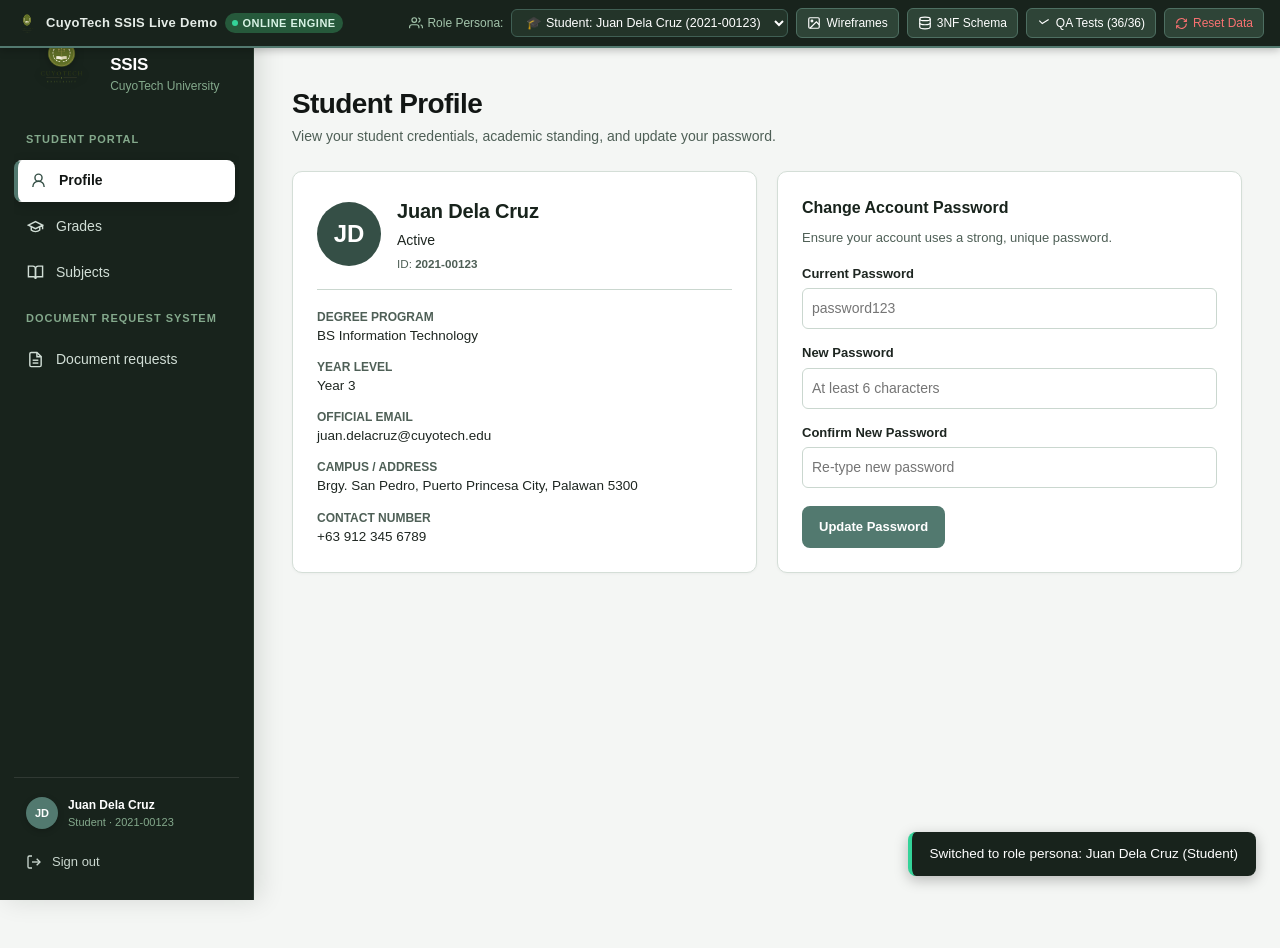
==== docs/index.html @ 2464e9cf "Add GitHub Pages live showcase workflow, docs bundle, and README live link" ====
<!DOCTYPE html>
<html lang="en">
<head>
  <meta charset="UTF-8">
  <meta name="viewport" content="width=device-width, initial-scale=1.0">
  <title>CuyoTech University — Student Services Information System (SSIS) Live Showcase</title>
  <link rel="icon" type="image/png" href="CuyoTech_University_Logo.png">
  <link rel="stylesheet" href="../assets/style.css">
  <style>
    /* ── Live Showcase Demo Bar ── */
    .showcase-bar {
      background: #18231c;
      color: #e5ece7;
      padding: 8px 16px;
      font-size: 13px;
      display: flex;
      align-items: center;
      justify-content: space-between;
      flex-wrap: wrap;
      gap: 12px;
      border-bottom: 2px solid #52796f;
      position: sticky;
      top: 0;
      z-index: 1000;
      box-shadow: 0 2px 8px rgba(0,0,0,0.25);
    }
    .showcase-brand {
      display: flex;
      align-items: center;
      gap: 8px;
      font-weight: 700;
      letter-spacing: 0.3px;
    }
    .showcase-brand span.live-badge {
      background: #26593b;
      color: #d8f3e5;
      font-size: 11px;
      padding: 2px 7px;
      border-radius: 999px;
      font-weight: 600;
      text-transform: uppercase;
      letter-spacing: 0.5px;
      display: inline-flex;
      align-items: center;
      gap: 4px;
    }
    .showcase-brand span.live-badge::before {
      content: "";
      width: 6px;
      height: 6px;
      border-radius: 50%;
      background: #34d399;
      animation: pulse-dot 1.8s infinite;
    }
    @keyframes pulse-dot {
      0%, 100% { opacity: 1; transform: scale(1); }
      50% { opacity: 0.4; transform: scale(0.8); }
    }
    .showcase-controls {
      display: flex;
      align-items: center;
      gap: 8px;
      flex-wrap: wrap;
    }
    .persona-select {
      background: #233429;
      color: #ffffff;
      border: 1px solid #405f54;
      padding: 5px 10px;
      border-radius: 6px;
      font-size: 12.5px;
      font-weight: 500;
      cursor: pointer;
      outline: none;
    }
    .persona-select:focus {
      border-color: #84a98c;
    }
    .showcase-btn {
      background: #2e4437;
      color: #ffffff;
      border: 1px solid #4e6f62;
      padding: 5px 10px;
      border-radius: 6px;
      font-size: 12px;
      cursor: pointer;
      display: inline-flex;
      align-items: center;
      gap: 5px;
      text-decoration: none;
      transition: all 0.15s ease;
    }
    .showcase-btn:hover {
      background: #405f54;
      border-color: #84a98c;
      color: #ffffff;
    }
    .showcase-btn.active-tab {
      background: #52796f;
      border-color: #a3c4ab;
      font-weight: 600;
    }

    /* ── Toast Notifications ── */
    #toast-container {
      position: fixed;
      bottom: 24px;
      right: 24px;
      z-index: 9999;
      display: flex;
      flex-direction: column;
      gap: 10px;
      pointer-events: none;
    }
    .toast-msg {
      pointer-events: auto;
      background: #18231c;
      color: #ffffff;
      border-left: 4px solid #52796f;
      padding: 12px 18px;
      border-radius: 8px;
      box-shadow: 0 4px 14px rgba(0,0,0,0.25);
      font-size: 13.5px;
      display: flex;
      align-items: center;
      gap: 10px;
      animation: slideInToast 0.25s ease-out;
      max-width: 380px;
    }
    .toast-msg.toast-success { border-left-color: #34d399; }
    .toast-msg.toast-error { border-left-color: #f87171; }
    @keyframes slideInToast {
      from { transform: translateX(100%); opacity: 0; }
      to { transform: translateX(0); opacity: 1; }
    }

    /* ── Modals & Overlays ── */
    .app-modal-backdrop {
      position: fixed;
      inset: 0;
      background: rgba(18, 22, 20, 0.65);
      backdrop-filter: blur(3px);
      z-index: 2000;
      display: flex;
      align-items: center;
      justify-content: center;
      padding: 16px;
    }
    .app-modal {
      background: #ffffff;
      border-radius: 12px;
      width: 100%;
      max-width: 580px;
      max-height: 90vh;
      overflow-y: auto;
      box-shadow: 0 10px 28px rgba(0,0,0,0.28);
      border: 1px solid #cad7cf;
      padding: 24px;
    }
    .app-modal-large { max-width: 860px; }
    .modal-hdr {
      display: flex;
      align-items: center;
      justify-content: space-between;
      border-bottom: 1px solid #e2ece5;
      padding-bottom: 14px;
      margin-bottom: 18px;
    }
    .modal-hdr h3 { margin: 0; font-size: 18px; color: #18231c; font-weight: 700; }
    .close-modal-btn {
      background: none;
      border: none;
      font-size: 20px;
      color: #4e5f56;
      cursor: pointer;
      line-height: 1;
      padding: 4px;
    }
    .close-modal-btn:hover { color: #18231c; }

    /* ── Official Receipt Formatted Box ── */
    .receipt-box {
      border: 2px dashed #84a98c;
      background: #fbfdfc;
      padding: 24px;
      border-radius: 8px;
      font-family: 'Courier New', Courier, monospace;
      color: #18231c;
      margin: 16px 0;
    }
    .receipt-hdr {
      text-align: center;
      border-bottom: 1px dashed #cad7cf;
      padding-bottom: 12px;
      margin-bottom: 14px;
    }
    .receipt-table {
      width: 100%;
      border-collapse: collapse;
      margin: 14px 0;
    }
    .receipt-table th, .receipt-table td {
      padding: 6px 0;
      text-align: left;
    }
    .receipt-table th:last-child, .receipt-table td:last-child {
      text-align: right;
    }

    /* ── Gallery Grid ── */
    .wireframe-grid {
      display: grid;
      grid-template-columns: repeat(auto-fill, minmax(280px, 1fr));
      gap: 20px;
      padding: 10px 0;
    }
    .wireframe-card {
      background: #ffffff;
      border: 1px solid #cad7cf;
      border-radius: 10px;
      overflow: hidden;
      cursor: pointer;
      transition: transform 0.2s, box-shadow 0.2s;
    }
    .wireframe-card:hover {
      transform: translateY(-3px);
      box-shadow: 0 8px 18px rgba(0,0,0,0.08);
      border-color: #52796f;
    }
    .wireframe-card img {
      width: 100%;
      height: 160px;
      object-fit: cover;
      object-position: top;
      border-bottom: 1px solid #e2ece5;
      background: #edf3ef;
    }
    .wireframe-card-body {
      padding: 12px 14px;
    }
    .wireframe-card-body h4 {
      margin: 0 0 6px 0;
      font-size: 14px;
      color: #18231c;
    }
    .wireframe-card-body p {
      margin: 0;
      font-size: 12px;
      color: #4e5f56;
      line-height: 1.4;
    }

    /* ── Tab Views ── */
    .view-container { display: none; }
    .view-container.active { display: block; }
  </style>
</head>
<body>

<!-- ── Showcase Global Top Control Bar ── -->
<div class="showcase-bar">
  <div class="showcase-brand">
    <img src="../CuyoTech_University_Logo_sm.png" alt="Logo" width="22" height="22" style="border-radius:4px;">
    <span>CuyoTech SSIS Live Demo</span>
    <span class="live-badge">Online Engine</span>
  </div>

  <div class="showcase-controls">
    <label for="persona-picker" style="font-size:12px;color:#a3c4ab;display:flex;align-items:center;gap:4px;">
      <svg width="14" height="14" viewBox="0 0 24 24" fill="none" stroke="currentColor" stroke-width="2"><path d="M17 21v-2a4 4 0 0 0-4-4H5a4 4 0 0 0-4 4v2"/><circle cx="9" cy="7" r="4"/><path d="M23 21v-2a4 4 0 0 0-3-3.87"/><path d="M16 3.13a4 4 0 0 1 0 7.75"/></svg>
      Role Persona:
    </label>
    <select id="persona-picker" class="persona-select" onchange="switchPersona(this.value)">
      <option value="student-juan">🎓 Student: Juan Dela Cruz (2021-00123)</option>
      <option value="student-maria">🎓 Student: Maria Santos (2024-00412)</option>
      <option value="registrar">📋 Registrar: M. Santiago (m.santiago)</option>
      <option value="cashier">💵 Cashier: Pedro Reyes (cashier01)</option>
      <option value="department">🏢 Dept Staff: Dr. J. Dela Cruz (dept.staff)</option>
      <option value="admin">🛡️ Administrator: Ana Reyes (ana.reyes)</option>
      <option value="login-screen">🔐 Sign In Portal View</option>
    </select>

    <button type="button" class="showcase-btn" onclick="openModal('modal-wireframes')" title="View all 15 high-res wireframe exports">
      <svg width="14" height="14" viewBox="0 0 24 24" fill="none" stroke="currentColor" stroke-width="2"><rect x="3" y="3" width="18" height="18" rx="2"/><circle cx="8.5" cy="8.5" r="1.5"/><polyline points="21 15 16 10 5 21"/></svg>
      Wireframes
    </button>
    <button type="button" class="showcase-btn" onclick="openModal('modal-schema')" title="View 3NF Database Schema Specifications">
      <svg width="14" height="14" viewBox="0 0 24 24" fill="none" stroke="currentColor" stroke-width="2"><ellipse cx="12" cy="5" rx="9" ry="3"/><path d="M21 12c0 1.66-4 3-9 3s-9-1.34-9-3"/><path d="M3 5v14c0 1.66 4 3 9 3s9-1.34 9-3V5"/></svg>
      3NF Schema
    </button>
    <button type="button" class="showcase-btn" onclick="openModal('modal-qa')" title="Automated QA Test Suite Verification">
      <svg width="14" height="14" viewBox="0 0 24 24" fill="none" stroke="currentColor" stroke-width="2"><polyline points="20 6 9 13 4 8"/></svg>
      QA Tests (36/36)
    </button>
    <button type="button" class="showcase-btn" onclick="resetDemoData()" title="Reset all LocalStorage state back to default seed data" style="color:#f87171;">
      <svg width="13" height="13" viewBox="0 0 24 24" fill="none" stroke="currentColor" stroke-width="2"><path d="M3 12a9 9 0 0 1 15-6.7L21 8"/><path d="M21 3v5h-5"/><path d="M21 12a9 9 0 0 1-15 6.7L3 16"/><path d="M3 21v-5h5"/></svg>
      Reset Data
    </button>
  </div>
</div>

<!-- ── Main App Shell ── -->
<div class="app-shell" id="app-shell">
  <!-- ── Dynamic Sidebar ── -->
  <aside class="sidebar" id="app-sidebar">
    <div class="brand">
      <img src="../CuyoTech_University_Logo_sm.png" alt="CuyoTech Seal" width="38" height="38" style="border-radius:6px;">
      <div>
        <strong>CuyoTech SSIS</strong>
        <small>CuyoTech University</small>
      </div>
    </div>

    <div style="flex:1;overflow-y:auto;padding-right:4px;" id="sidebar-nav-container">
      <!-- Injected via JavaScript based on role -->
    </div>

    <div class="sidebar-bottom">
      <div class="user-chip" id="sidebar-user-chip">
        <div class="avatar" id="sidebar-user-avatar">JD</div>
        <div style="flex:1;min-width:0;">
          <strong id="sidebar-user-name" style="white-space:nowrap;overflow:hidden;text-overflow:ellipsis;display:block;">Juan Dela Cruz</strong>
          <small id="sidebar-user-subtitle">Student · 2021-00123</small>
        </div>
      </div>
      <button type="button" class="sign-out" onclick="switchPersona('login-screen')" style="width:100%;text-align:left;background:none;border:none;cursor:pointer;font-family:inherit;">
        <svg width="16" height="16" viewBox="0 0 24 24" fill="none" stroke="currentColor" stroke-width="2"><path d="M9 21H5a2 2 0 0 1-2-2V5a2 2 0 0 1 2-2h4"/><polyline points="16 17 21 12 16 7"/><line x1="21" y1="12" x2="9" y2="12"/></svg>
        Sign out
      </button>
    </div>
  </aside>

  <!-- ── Main Dynamic Content Area ── -->
  <main class="main-content">
    <div class="mobile-topbar">
      <div class="brand">
        <img src="../CuyoTech_University_Logo_sm.png" alt="Logo" width="32" height="32" style="border-radius:4px;">
        <strong>CuyoTech SSIS</strong>
      </div>
      <button type="button" onclick="document.querySelector('.sidebar').classList.toggle('open')" aria-label="Toggle navigation">
        <svg width="20" height="20" viewBox="0 0 24 24" fill="none" stroke="currentColor" stroke-width="2"><line x1="3" y1="12" x2="21" y2="12"/><line x1="3" y1="6" x2="21" y2="6"/><line x1="3" y1="18" x2="21" y2="18"/></svg>
      </button>
    </div>

    <div class="content-inner" id="page-content-area">
      <!-- Dynamic Views Injected Here -->
    </div>
  </main>
</div>

<!-- ── Login View Container (Replaces App Shell when active) ── -->
<div id="login-screen-view" style="display:none;">
  <main class="login-page">
    <section class="login-brand-panel">
      <div class="brand">
        <img src="../CuyoTech_University_Logo.png" alt="CuyoTech" width="56" height="56" style="border-radius:8px;">
        <div>
          <strong style="font-size:22px;color:#fff;">CuyoTech University</strong>
          <small style="color:#a3c4ab;font-size:13px;">Student Services Information System</small>
        </div>
      </div>
      <div class="login-message" style="margin-top:40px;">
        <p class="eyebrow" style="color:#84a98c;font-size:12px;font-weight:700;letter-spacing:1px;text-transform:uppercase;">Student Services Information System</p>
        <h1 style="color:#fff;font-size:36px;font-weight:800;line-height:1.2;margin:12px 0 16px 0;">Skip the line.<br>Do it online.</h1>
        <p style="color:#cbd7cf;font-size:15px;line-height:1.6;">Access term grades, request school documents, process clearance, and manage student accounts seamlessly.</p>
      </div>
      <span class="login-version" style="margin-top:auto;color:#84a98c;font-size:12px;">CuyoTech University · Academic Year 2025–2026</span>
    </section>

    <section class="login-form-panel">
      <div class="login-form-wrap" style="max-width:420px;width:100%;margin:auto;padding:24px;">
        <div class="login-heading" style="margin-bottom:24px;">
          <h2 style="font-size:24px;font-weight:700;color:#18231c;margin:0 0 6px 0;">Sign in</h2>
          <p style="color:#4e5f56;font-size:14px;margin:0;">Use your CuyoTech credentials or select a quick demo account.</p>
        </div>

        <!-- Quick Login Helper Pills -->
        <div style="background:#edf3ef;border:1px solid #cad7cf;border-radius:8px;padding:12px;margin-bottom:20px;">
          <span style="font-size:11.5px;font-weight:700;color:#354f46;text-transform:uppercase;letter-spacing:0.5px;display:block;margin-bottom:8px;">Quick Demo One-Click Sign In:</span>
          <div style="display:flex;flex-wrap:wrap;gap:6px;">
            <button type="button" class="button outline small" onclick="quickFillLogin('2021-00123','student-juan')">Juan (Student)</button>
            <button type="button" class="button outline small" onclick="quickFillLogin('m.santiago','registrar')">M. Santiago (Registrar)</button>
            <button type="button" class="button outline small" onclick="quickFillLogin('cashier01','cashier')">Cashier 01</button>
            <button type="button" class="button outline small" onclick="quickFillLogin('dept.staff','department')">Dept Staff</button>
            <button type="button" class="button outline small" onclick="quickFillLogin('ana.reyes','admin')">Ana Reyes (Admin)</button>
          </div>
        </div>

        <form id="interactive-login-form" onsubmit="handleLoginSubmit(event)">
          <div class="field" style="margin-bottom:16px;">
            <label for="login-input-id" style="display:block;font-size:13px;font-weight:600;margin-bottom:6px;color:#18231c;">Student ID or Username</label>
            <input type="text" id="login-input-id" class="input-text" placeholder="e.g. 2021-00123 or ana.reyes" value="2021-00123" required style="width:100%;padding:10px 12px;border:1px solid #cad7cf;border-radius:6px;font-size:14px;">
          </div>
          <div class="field" style="margin-bottom:20px;">
            <label for="login-input-pw" style="display:block;font-size:13px;font-weight:600;margin-bottom:6px;color:#18231c;">Password</label>
            <div style="position:relative;">
              <input type="password" id="login-input-pw" class="input-text" value="password123" required style="width:100%;padding:10px 12px;border:1px solid #cad7cf;border-radius:6px;font-size:14px;">
              <button type="button" onclick="togglePasswordVisibility('login-input-pw')" style="position:absolute;right:10px;top:50%;transform:translateY(-50%);background:none;border:none;color:#52796f;font-size:12px;cursor:pointer;font-weight:600;">Show</button>
            </div>
            <small style="display:block;margin-top:4px;color:#4e5f56;font-size:12px;">Default seeded password: <code>password123</code></small>
          </div>
          <button type="submit" class="button primary full" style="width:100%;padding:12px;font-size:15px;font-weight:600;display:flex;align-items:center;justify-content:center;gap:8px;">
            Sign in
            <svg width="16" height="16" viewBox="0 0 24 24" fill="none" stroke="currentColor" stroke-width="2"><line x1="5" y1="12" x2="19" y2="12"/><polyline points="12 5 19 12 12 19"/></svg>
          </button>
        </form>
      </div>
    </section>
  </main>
</div>

<!-- ── Modals Collection ── -->

<!-- 1. New Document Request Modal -->
<div id="modal-new-doc-request" class="app-modal-backdrop" style="display:none;" onclick="if(event.target===this)closeModal('modal-new-doc-request')">
  <div class="app-modal">
    <div class="modal-hdr">
      <div>
        <h3>New Document Request</h3>
        <p style="margin:2px 0 0;font-size:13px;color:#4e5f56;">Request official university academic credentials.</p>
      </div>
      <button type="button" class="close-modal-btn" onclick="closeModal('modal-new-doc-request')">&times;</button>
    </div>
    <form onsubmit="handleNewDocRequest(event)">
      <div style="margin-bottom:14px;">
        <label style="display:block;font-size:13px;font-weight:600;margin-bottom:5px;">Document Type</label>
        <select id="req-doc-type" class="select-input" style="width:100%;padding:9px;border:1px solid #cad7cf;border-radius:6px;" onchange="updateDocPrice()">
          <option value="Transcript of Records" data-fee="150">Transcript of Records (TOR) — ₱150.00</option>
          <option value="Certificate of Registration" data-fee="75">Certificate of Registration (COR) — ₱75.00</option>
          <option value="Good Moral Certificate" data-fee="50">Certificate of Good Moral Character — ₱50.00</option>
          <option value="Certificate of Grades" data-fee="50">Certificate of Grades — ₱50.00</option>
          <option value="Honorable Dismissal" data-fee="200">Honorable Dismissal — ₱200.00</option>
        </select>
      </div>
      <div style="margin-bottom:14px;">
        <label style="display:block;font-size:13px;font-weight:600;margin-bottom:5px;">Number of Copies</label>
        <input type="number" id="req-copies" value="1" min="1" max="10" style="width:100%;padding:9px;border:1px solid #cad7cf;border-radius:6px;" onchange="updateDocPrice()" oninput="updateDocPrice()">
      </div>
      <div style="margin-bottom:18px;">
        <label style="display:block;font-size:13px;font-weight:600;margin-bottom:5px;">Purpose of Request</label>
        <input type="text" id="req-purpose" placeholder="e.g. Scholarship Application, Employment, Board Exam" required style="width:100%;padding:9px;border:1px solid #cad7cf;border-radius:6px;">
      </div>
      <div style="background:#edf3ef;border:1px solid #badbca;padding:12px;border-radius:6px;margin-bottom:18px;display:flex;justify-content:space-between;align-items:center;">
        <span style="font-size:13px;color:#26593b;font-weight:600;">Total Document Fee:</span>
        <strong id="req-total-price" style="font-size:17px;color:#26593b;">₱150.00</strong>
      </div>
      <div style="display:flex;justify-content:flex-end;gap:10px;">
        <button type="button" class="button outline" onclick="closeModal('modal-new-doc-request')">Cancel</button>
        <button type="submit" class="button primary">Submit Request</button>
      </div>
    </form>
  </div>
</div>

<!-- 2. Enroll Student Modal (Registrar) -->
<div id="modal-enroll-student" class="app-modal-backdrop" style="display:none;" onclick="if(event.target===this)closeModal('modal-enroll-student')">
  <div class="app-modal">
    <div class="modal-hdr">
      <div>
        <h3>Enroll Student in Course</h3>
        <p style="margin:2px 0 0;font-size:13px;color:#4e5f56;">Register a student into an academic course roster.</p>
      </div>
      <button type="button" class="close-modal-btn" onclick="closeModal('modal-enroll-student')">&times;</button>
    </div>
    <form onsubmit="handleEnrollStudent(event)">
      <div style="margin-bottom:14px;">
        <label style="display:block;font-size:13px;font-weight:600;margin-bottom:5px;">Select Student</label>
        <select id="enroll-student-id" class="select-input" style="width:100%;padding:9px;border:1px solid #cad7cf;border-radius:6px;" required>
          <option value="1">2021-00123 — Juan Dela Cruz (BSIT 3)</option>
          <option value="2">2024-00412 — Maria Santos (BSA 1)</option>
          <option value="3">2020-00087 — Paolo Gomez (BSIT 4)</option>
        </select>
      </div>
      <div style="margin-bottom:14px;">
        <label style="display:block;font-size:13px;font-weight:600;margin-bottom:5px;">Select Course</label>
        <select id="enroll-course-id" class="select-input" style="width:100%;padding:9px;border:1px solid #cad7cf;border-radius:6px;" required>
          <option value="1">IT 311 — Web Systems and Technologies (3 Units)</option>
          <option value="2">IT 312 — Database Management Systems (3 Units)</option>
          <option value="3">IT 313 — Information Assurance (3 Units)</option>
          <option value="4">IT 314 — Systems Analysis and Design (3 Units)</option>
          <option value="5">IT 221 — Object-Oriented Programming (3 Units)</option>
          <option value="6">IT 222 — Data Structures and Algorithms (3 Units)</option>
        </select>
      </div>
      <div style="display:grid;grid-template-columns:1fr 1fr;gap:12px;margin-bottom:18px;">
        <div>
          <label style="display:block;font-size:13px;font-weight:600;margin-bottom:5px;">Academic Year</label>
          <select id="enroll-sy" style="width:100%;padding:9px;border:1px solid #cad7cf;border-radius:6px;">
            <option value="2025-2026">2025-2026</option>
            <option value="2024-2025">2024-2025</option>
          </select>
        </div>
        <div>
          <label style="display:block;font-size:13px;font-weight:600;margin-bottom:5px;">Semester</label>
          <select id="enroll-sem" style="width:100%;padding:9px;border:1px solid #cad7cf;border-radius:6px;">
            <option value="1st">1st Semester</option>
            <option value="2nd">2nd Semester</option>
            <option value="Summer">Midyear / Summer</option>
          </select>
        </div>
      </div>
      <div style="display:flex;justify-content:flex-end;gap:10px;">
        <button type="button" class="button outline" onclick="closeModal('modal-enroll-student')">Cancel</button>
        <button type="submit" class="button primary">Confirm Enrollment</button>
      </div>
    </form>
  </div>
</div>

<!-- 3. Record Payment Modal (Cashier) -->
<div id="modal-record-payment" class="app-modal-backdrop" style="display:none;" onclick="if(event.target===this)closeModal('modal-record-payment')">
  <div class="app-modal">
    <div class="modal-hdr">
      <div>
        <h3>Record Student Payment</h3>
        <p style="margin:2px 0 0;font-size:13px;color:#4e5f56;">Process counter collections and issue an Official Receipt (OR).</p>
      </div>
      <button type="button" class="close-modal-btn" onclick="closeModal('modal-record-payment')">&times;</button>
    </div>
    <form onsubmit="handleRecordPayment(event)">
      <div style="margin-bottom:14px;">
        <label style="display:block;font-size:13px;font-weight:600;margin-bottom:5px;">Select Student</label>
        <select id="pay-student-id" class="select-input" style="width:100%;padding:9px;border:1px solid #cad7cf;border-radius:6px;" required>
          <option value="1">2021-00123 — Juan Dela Cruz</option>
          <option value="2">2024-00412 — Maria Santos</option>
          <option value="3">2020-00087 — Paolo Gomez</option>
        </select>
      </div>
      <div style="display:grid;grid-template-columns:1fr 1fr;gap:12px;margin-bottom:14px;">
        <div>
          <label style="display:block;font-size:13px;font-weight:600;margin-bottom:5px;">Payment Type</label>
          <select id="pay-type" style="width:100%;padding:9px;border:1px solid #cad7cf;border-radius:6px;">
            <option value="Tuition">Tuition Fee</option>
            <option value="Document Request">Document Request Fee</option>
            <option value="Graduation Fee">Graduation Fee</option>
            <option value="Laboratory Fee">Laboratory Fee</option>
          </select>
        </div>
        <div>
          <label style="display:block;font-size:13px;font-weight:600;margin-bottom:5px;">Payment Method</label>
          <select id="pay-mode" style="width:100%;padding:9px;border:1px solid #cad7cf;border-radius:6px;">
            <option value="Cash">Cash (Counter)</option>
            <option value="GCash">GCash</option>
            <option value="Maya">Maya</option>
            <option value="Bank Transfer">LandBank / Bank Transfer</option>
          </select>
        </div>
      </div>
      <div style="margin-bottom:18px;">
        <label style="display:block;font-size:13px;font-weight:600;margin-bottom:5px;">Amount Paid (₱)</label>
        <input type="number" id="pay-amount" step="0.01" min="10" placeholder="e.g. 1500.00" required style="width:100%;padding:9px;border:1px solid #cad7cf;border-radius:6px;">
      </div>
      <div style="display:flex;justify-content:flex-end;gap:10px;">
        <button type="button" class="button outline" onclick="closeModal('modal-record-payment')">Cancel</button>
        <button type="submit" class="button primary">Generate Receipt & Post</button>
      </div>
    </form>
  </div>
</div>

<!-- 4. Official Receipt (OR) Printable Modal -->
<div id="modal-view-receipt" class="app-modal-backdrop" style="display:none;" onclick="if(event.target===this)closeModal('modal-view-receipt')">
  <div class="app-modal">
    <div class="modal-hdr">
      <div>
        <h3>Official University Receipt</h3>
        <p style="margin:2px 0 0;font-size:13px;color:#4e5f56;">Republic of the Philippines · CuyoTech University</p>
      </div>
      <button type="button" class="close-modal-btn" onclick="closeModal('modal-view-receipt')">&times;</button>
    </div>
    <div class="receipt-box" id="printable-receipt-content">
      <div class="receipt-hdr">
        <strong style="font-size:16px;">CUYOTECH UNIVERSITY</strong><br>
        <small>Office of the University Cashier · Puerto Princesa City</small><br>
        <strong style="font-size:14px;color:#52796f;display:inline-block;margin-top:6px;">OFFICIAL RECEIPT</strong><br>
        <span id="or-modal-number" style="font-weight:bold;color:#18231c;">OR-2025-0182</span>
      </div>
      <div style="font-size:13px;line-height:1.6;margin-bottom:12px;">
        <div><strong>Date:</strong> <span id="or-modal-date">2025-09-15</span></div>
        <div><strong>Received From:</strong> <span id="or-modal-student">Juan Dela Cruz (2021-00123)</span></div>
        <div><strong>Program:</strong> <span id="or-modal-program">BS Information Technology</span></div>
        <div><strong>Payment Method:</strong> <span id="or-modal-mode">Cash</span></div>
      </div>
      <table class="receipt-table">
        <thead>
          <tr style="border-bottom:1px solid #cad7cf;">
            <th>Particulars</th>
            <th>Amount</th>
          </tr>
        </thead>
        <tbody>
          <tr>
            <td id="or-modal-particulars">Tuition Assessment</td>
            <td id="or-modal-amount">₱1,250.00</td>
          </tr>
        </tbody>
        <tfoot>
          <tr style="border-top:1px dashed #cad7cf;font-weight:bold;">
            <td>TOTAL AMOUNT PAID:</td>
            <td id="or-modal-total">₱1,250.00</td>
          </tr>
        </tfoot>
      </table>
      <div style="margin-top:20px;text-align:right;font-size:12px;">
        <div style="display:inline-block;border-top:1px solid #18231c;padding-top:4px;min-width:180px;text-align:center;">
          <strong>Pedro Reyes</strong><br>
          <small>University Cashier / Authorized Officer</small>
        </div>
      </div>
    </div>
    <div style="display:flex;justify-content:flex-end;gap:10px;">
      <button type="button" class="button outline" onclick="window.print()">
        <svg width="14" height="14" viewBox="0 0 24 24" fill="none" stroke="currentColor" stroke-width="2"><polyline points="6 9 6 2 18 2 18 9"/><path d="M6 18H4a2 2 0 0 1-2-2v-5a2 2 0 0 1 2-2h16a2 2 0 0 1 2 2v5a2 2 0 0 1-2 2h-2"/><rect x="6" y="14" width="12" height="8"/></svg>
        Print Receipt
      </button>
      <button type="button" class="button primary" onclick="closeModal('modal-view-receipt')">Close</button>
    </div>
  </div>
</div>

<!-- 5. Create User Account Modal (Admin) -->
<div id="modal-create-user" class="app-modal-backdrop" style="display:none;" onclick="if(event.target===this)closeModal('modal-create-user')">
  <div class="app-modal">
    <div class="modal-hdr">
      <div>
        <h3>Create User Account</h3>
        <p style="margin:2px 0 0;font-size:13px;color:#4e5f56;">Add a new student or administrative staff account.</p>
      </div>
      <button type="button" class="close-modal-btn" onclick="closeModal('modal-create-user')">&times;</button>
    </div>
    <form onsubmit="handleCreateUser(event)">
      <div style="margin-bottom:14px;">
        <label style="display:block;font-size:13px;font-weight:600;margin-bottom:5px;">Account Role</label>
        <select id="new-user-role" class="select-input" style="width:100%;padding:9px;border:1px solid #cad7cf;border-radius:6px;" onchange="toggleUserFormFields(this.value)">
          <option value="Student">Student</option>
          <option value="Registrar">Registrar Staff</option>
          <option value="Cashier">Cashier Staff</option>
          <option value="DepartmentStaff">Department Staff</option>
          <option value="Administrator">Administrator (SuperAdmin)</option>
        </select>
      </div>
      <div style="display:grid;grid-template-columns:1fr 1fr;gap:12px;margin-bottom:14px;">
        <div>
          <label style="display:block;font-size:13px;font-weight:600;margin-bottom:5px;">First Name</label>
          <input type="text" id="new-user-fn" required style="width:100%;padding:9px;border:1px solid #cad7cf;border-radius:6px;">
        </div>
        <div>
          <label style="display:block;font-size:13px;font-weight:600;margin-bottom:5px;">Last Name</label>
          <input type="text" id="new-user-ln" required style="width:100%;padding:9px;border:1px solid #cad7cf;border-radius:6px;">
        </div>
      </div>
      <div style="margin-bottom:14px;">
        <label style="display:block;font-size:13px;font-weight:600;margin-bottom:5px;" id="new-user-id-label">Student ID Number</label>
        <input type="text" id="new-user-identifier" placeholder="e.g. 2025-00999" required style="width:100%;padding:9px;border:1px solid #cad7cf;border-radius:6px;">
      </div>
      <div style="margin-bottom:14px;" id="student-extra-fields">
        <label style="display:block;font-size:13px;font-weight:600;margin-bottom:5px;">Degree Program</label>
        <select id="new-user-program" style="width:100%;padding:9px;border:1px solid #cad7cf;border-radius:6px;">
          <option value="BS Information Technology">BS Information Technology</option>
          <option value="BS Computer Science">BS Computer Science</option>
          <option value="BS Accountancy">BS Accountancy</option>
          <option value="BS Business Administration">BS Business Administration</option>
        </select>
      </div>
      <div style="display:flex;justify-content:flex-end;gap:10px;">
        <button type="button" class="button outline" onclick="closeModal('modal-create-user')">Cancel</button>
        <button type="submit" class="button primary">Create Account</button>
      </div>
    </form>
  </div>
</div>

<!-- 6. Wireframes Gallery Modal -->
<div id="modal-wireframes" class="app-modal-backdrop" style="display:none;" onclick="if(event.target===this)closeModal('modal-wireframes')">
  <div class="app-modal app-modal-large">
    <div class="modal-hdr">
      <div>
        <h3>System UI/UX Wireframe Catalog (15 Screens)</h3>
        <p style="margin:2px 0 0;font-size:13px;color:#4e5f56;">High-resolution wireframe captures and Figma specifications.</p>
      </div>
      <button type="button" class="close-modal-btn" onclick="closeModal('modal-wireframes')">&times;</button>
    </div>
    <div class="wireframe-grid" id="wireframes-catalog-container">
      <!-- Injected via JS -->
    </div>
  </div>
</div>

<!-- 7. Database 3NF Schema Modal -->
<div id="modal-schema" class="app-modal-backdrop" style="display:none;" onclick="if(event.target===this)closeModal('modal-schema')">
  <div class="app-modal app-modal-large">
    <div class="modal-hdr">
      <div>
        <h3>Normalized 3NF Relational Database Schema</h3>
        <p style="margin:2px 0 0;font-size:13px;color:#4e5f56;">8 Normalized Entities with Crow's Foot Relational Constraints (`ssis_schema.sql`).</p>
      </div>
      <button type="button" class="close-modal-btn" onclick="closeModal('modal-schema')">&times;</button>
    </div>
    <div style="font-size:13.5px;color:#1e2621;line-height:1.6;">
      <div style="background:#edf3ef;border:1px solid #badbca;padding:12px 16px;border-radius:8px;margin-bottom:16px;">
        <strong>Normalization Compliance Summary:</strong>
        <p style="margin:4px 0 0;font-size:12.5px;">✓ <strong>1NF:</strong> Atomic columns, unique primary keys, zero repeating attribute groups.<br>
        ✓ <strong>2NF:</strong> Full functional dependency on candidate keys; no partial composite key dependencies.<br>
        ✓ <strong>3NF:</strong> Zero transitive non-key dependencies. Department details, Course offerings, and Clearance states isolated into dedicated relation tables.</p>
      </div>

      <div style="display:grid;grid-template-columns:repeat(auto-fit, minmax(240px, 1fr));gap:12px;">
        <div style="background:#ffffff;border:1px solid #cad7cf;border-radius:8px;padding:12px;">
          <h4 style="margin:0 0 4px;color:#18231c;">1. Department</h4>
          <code style="font-size:11.5px;color:#52796f;">(PK: DepartmentID)</code>
          <p style="font-size:12px;margin:4px 0 0;color:#4e5f56;">Colleges and operational university offices.</p>
        </div>
        <div style="background:#ffffff;border:1px solid #cad7cf;border-radius:8px;padding:12px;">
          <h4 style="margin:0 0 4px;color:#18231c;">2. Student</h4>
          <code style="font-size:11.5px;color:#52796f;">(PK: StudentID, UQ: Email)</code>
          <p style="font-size:12px;margin:4px 0 0;color:#4e5f56;">Student credentials, program, address, bcrypt hash.</p>
        </div>
        <div style="background:#ffffff;border:1px solid #cad7cf;border-radius:8px;padding:12px;">
          <h4 style="margin:0 0 4px;color:#18231c;">3. AdminUser</h4>
          <code style="font-size:11.5px;color:#52796f;">(PK: AdminID, FK: DepartmentID)</code>
          <p style="font-size:12px;margin:4px 0 0;color:#4e5f56;">Institutional staff with role-based access.</p>
        </div>
        <div style="background:#ffffff;border:1px solid #cad7cf;border-radius:8px;padding:12px;">
          <h4 style="margin:0 0 4px;color:#18231c;">4. Course</h4>
          <code style="font-size:11.5px;color:#52796f;">(PK: CourseID, FK: DepartmentID)</code>
          <p style="font-size:12px;margin:4px 0 0;color:#4e5f56;">Academic curriculum subjects & credit units.</p>
        </div>
        <div style="background:#ffffff;border:1px solid #cad7cf;border-radius:8px;padding:12px;">
          <h4 style="margin:0 0 4px;color:#18231c;">5. Enrollment</h4>
          <code style="font-size:11.5px;color:#52796f;">(PK: EnrollmentID, FK: StudentID, CourseID)</code>
          <p style="font-size:12px;margin:4px 0 0;color:#4e5f56;">Many-to-many link resolving grades and terms.</p>
        </div>
        <div style="background:#ffffff;border:1px solid #cad7cf;border-radius:8px;padding:12px;">
          <h4 style="margin:0 0 4px;color:#18231c;">6. Payment</h4>
          <code style="font-size:11.5px;color:#52796f;">(PK: PaymentID, FK: StudentID, UQ: ORNumber)</code>
          <p style="font-size:12px;margin:4px 0 0;color:#4e5f56;">Official receipt counter cashier transactions.</p>
        </div>
        <div style="background:#ffffff;border:1px solid #cad7cf;border-radius:8px;padding:12px;">
          <h4 style="margin:0 0 4px;color:#18231c;">7. DocumentRequest</h4>
          <code style="font-size:11.5px;color:#52796f;">(PK: RequestID, FK: StudentID, AdminID)</code>
          <p style="font-size:12px;margin:4px 0 0;color:#4e5f56;">Fulfillment lifecycle of TOR, COR, and Certifications.</p>
        </div>
        <div style="background:#ffffff;border:1px solid #cad7cf;border-radius:8px;padding:12px;">
          <h4 style="margin:0 0 4px;color:#18231c;">8. Clearance</h4>
          <code style="font-size:11.5px;color:#52796f;">(PK: ClearanceID, FK: StudentID, DepartmentID)</code>
          <p style="font-size:12px;margin:4px 0 0;color:#4e5f56;">Student-to-department clearance hold/clear records.</p>
        </div>
      </div>
    </div>
  </div>
</div>

<!-- 8. QA Test Suite Results Modal -->
<div id="modal-qa" class="app-modal-backdrop" style="display:none;" onclick="if(event.target===this)closeModal('modal-qa')">
  <div class="app-modal app-modal-large">
    <div class="modal-hdr">
      <div>
        <h3>Automated Quality Assurance & Security Test Report</h3>
        <p style="margin:2px 0 0;font-size:13px;color:#4e5f56;">Automated execution results via `scripts/run_automated_tests.php`.</p>
      </div>
      <button type="button" class="close-modal-btn" onclick="closeModal('modal-qa')">&times;</button>
    </div>
    <div>
      <div style="display:flex;align-items:center;justify-content:space-between;background:#ebf5ee;border:1px solid #badbca;padding:14px 18px;border-radius:8px;margin-bottom:16px;">
        <div>
          <strong style="font-size:16px;color:#26593b;">Overall Test Pass Rate: 100.0%</strong>
          <p style="margin:3px 0 0;font-size:13px;color:#354f46;">36 of 36 unit, integration, and security test cases successfully passed.</p>
        </div>
        <span class="badge status-cleared" style="font-size:14px;padding:6px 12px;">All Passed</span>
      </div>
      <div id="qa-test-list-container" style="max-height:400px;overflow-y:auto;border:1px solid #cad7cf;border-radius:6px;">
        <!-- Injected via JS -->
      </div>
    </div>
  </div>
</div>

<!-- Toast Container -->
<div id="toast-container"></div>

<script>
/* =====================================================================
 * CuyoTech SSIS Client-Side Live State Engine
 * ===================================================================== */

const DEFAULT_DATA = {
  students: [
    { id: 1, studentId: "2021-00123", firstName: "Juan", lastName: "Dela Cruz", email: "juan.delacruz@cuyotech.edu", program: "BS Information Technology", yearLevel: 3, status: "Active", address: "Brgy. San Pedro, Puerto Princesa City, Palawan 5300", contact: "+63 912 345 6789" },
    { id: 2, studentId: "2024-00412", firstName: "Maria", lastName: "Santos", email: "2024-00412@cuyotech.edu", program: "BS Accountancy", yearLevel: 1, status: "Active", address: "Brgy. Bancao-Bancao, Puerto Princesa City, Palawan 5300", contact: "+63 920 987 6543" },
    { id: 3, studentId: "2020-00087", firstName: "Paolo", lastName: "Gomez", email: "2020-00087@cuyotech.edu", program: "BS Information Technology", yearLevel: 4, status: "Deactivated", address: "Brgy. San Jose, Puerto Princesa City, Palawan 5300", contact: "+63 917 555 4321" }
  ],
  adminUsers: [
    { id: 1, username: "ana.reyes", name: "Ana Reyes", role: "Administrator", department: "Registrar's Office" },
    { id: 2, username: "m.santiago", name: "M. Santiago", role: "Registrar", department: "Registrar's Office" },
    { id: 3, username: "cashier01", name: "Pedro Reyes", role: "Cashier", department: "Cashier's Office" },
    { id: 4, username: "dept.staff", name: "Dr. Juan Dela Cruz", role: "DepartmentStaff", department: "College of Computing Studies" }
  ],
  courses: [
    { id: 1, code: "IT 311", name: "Web Systems and Technologies", units: 3, dept: "College of Computing Studies", prof: "Prof. R. Bautista", schedule: "MW 09:00 - 10:30 AM", room: "CS-Lab 2" },
    { id: 2, code: "IT 312", name: "Database Management Systems", units: 3, dept: "College of Computing Studies", prof: "Engr. A. Aquino", schedule: "TTh 10:30 - 12:00 PM", room: "CS-Lab 1" },
    { id: 3, code: "IT 313", name: "Information Assurance", units: 3, dept: "College of Computing Studies", prof: "Dr. C. Baltazar", schedule: "Fri 01:00 - 04:00 PM", room: "CS-204" },
    { id: 4, code: "IT 314", name: "Systems Analysis and Design", units: 3, dept: "College of Computing Studies", prof: "Prof. M. Capoy", schedule: "MW 01:30 - 03:00 PM", room: "CS-201" },
    { id: 5, code: "IT 221", name: "Object-Oriented Programming", units: 3, dept: "College of Computing Studies", prof: "Prof. E. Balbero", schedule: "TTh 01:00 - 02:30 PM", room: "CS-Lab 3" },
    { id: 6, code: "IT 222", name: "Data Structures and Algorithms", units: 3, dept: "College of Computing Studies", prof: "Prof. R. Bautista", schedule: "MW 10:30 - 12:00 PM", room: "CS-Lab 2" }
  ],
  enrollments: [
    { id: 1, studentId: 1, courseId: 1, sy: "2025-2026", sem: "1st", grade: "1.25" },
    { id: 2, studentId: 1, courseId: 2, sy: "2025-2026", sem: "1st", grade: "1.50" },
    { id: 3, studentId: 1, courseId: 3, sy: "2025-2026", sem: "1st", grade: "1.75" },
    { id: 4, studentId: 1, courseId: 4, sy: "2025-2026", sem: "1st", grade: null },
    { id: 5, studentId: 1, courseId: 5, sy: "2024-2025", sem: "2nd", grade: "1.75" },
    { id: 6, studentId: 1, courseId: 6, sy: "2024-2025", sem: "2nd", grade: "2.00" },
    { id: 7, studentId: 2, courseId: 1, sy: "2025-2026", sem: "1st", grade: "1.50" },
    { id: 8, studentId: 2, courseId: 2, sy: "2025-2026", sem: "1st", grade: null }
  ],
  clearances: [
    { id: 1, studentId: 1, deptName: "College of Computing Studies", status: "Cleared", dateCleared: "2025-09-28", remarks: "All requirements submitted" },
    { id: 2, studentId: 1, deptName: "Cashier's Office", status: "Pending", dateCleared: null, remarks: "Pending 1st sem final balance verification" },
    { id: 3, studentId: 1, deptName: "University Library", status: "Cleared", dateCleared: "2025-10-01", remarks: "No overdue books" },
    { id: 4, studentId: 2, deptName: "College of Computing Studies", status: "Cleared", dateCleared: "2025-10-05", remarks: "Cleared" },
    { id: 5, studentId: 2, deptName: "Cashier's Office", status: "Cleared", dateCleared: "2025-10-06", remarks: "Tuition fully settled" },
    { id: 6, studentId: 3, deptName: "College of Computing Studies", status: "Hold", dateCleared: null, remarks: "Lacking 4th Year Capstone clearance form" }
  ],
  payments: [
    { id: 1, studentId: 1, amount: 1250.00, date: "2025-09-15", orNumber: "OR-2025-0182", type: "Tuition", mode: "Cash" },
    { id: 2, studentId: 2, amount: 3500.00, date: "2025-09-20", orNumber: "OR-2025-0199", type: "Tuition", mode: "GCash" },
    { id: 3, studentId: 1, amount: 150.00, date: "2025-10-03", orNumber: "OR-2025-0210", type: "Document Request (TOR)", mode: "Counter Cash" }
  ],
  documentRequests: [
    { id: 48, studentId: 1, type: "Transcript of Records", copies: 1, fee: 150.00, date: "2025-10-02", status: "Processing", admin: "M. Santiago" },
    { id: 31, studentId: 1, type: "Certification", copies: 2, fee: 100.00, date: "2025-09-18", status: "Released", admin: "M. Santiago" },
    { id: 24, studentId: 1, type: "Certificate of Registration", copies: 1, fee: 75.00, date: "2025-09-10", status: "Pending", admin: "Pending Assignment" },
    { id: 52, studentId: 2, type: "Good Moral Certificate", copies: 1, fee: 50.00, date: "2025-10-12", status: "Processing", admin: "M. Santiago" }
  ],
  wireframes: [
    { file: "01_Sign_In.png", title: "01. Authentication & Sign-In", desc: "Dual-role credentials, institutional branding, quick demo pills, and CSRF protection." },
    { file: "02_Student_Profile.png", title: "02. Student Profile", desc: "Biodata, program & year verification, and self-service password update." },
    { file: "03_Student_Grades.png", title: "03. Academic Grades & GPA", desc: "Term grade breakdown with automated real-time semester GPA calculation." },
    { file: "04_Student_Subjects.png", title: "04. Enrolled Subjects", desc: "Class roster directory featuring units, schedules, rooms, and professors." },
    { file: "05_Student_Document_Requests.png", title: "05. Document Requests", desc: "Request histories, pricing, copy counts, and fulfillment statuses." },
    { file: "06_Student_New_Request_Modal.png", title: "06. New Request Modal", desc: "Interactive submission modal with dynamic price computation (₱50 - ₱150)." },
    { file: "07_Registrar_Enrollment.png", title: "07. Registrar Enrollment", desc: "Student-to-course registration directory with academic term filters." },
    { file: "08_Registrar_Enroll_Modal.png", title: "08. Course Enroll Modal", desc: "Enrollment dialogue allowing registrars to register students into courses." },
    { file: "09_Registrar_Grades_Encoding.png", title: "09. Grades Encoding", desc: "Course-by-course grade entry interface with real-time pass/fail indicators." },
    { file: "10_Cashier_Payments.png", title: "10. Cashier Counter Payments", desc: "Tuition and document fee collection ledger with OR tracking." },
    { file: "11_Cashier_Record_Payment_Modal.png", title: "11. Record Payment Modal", desc: "Payment entry form generating automated Official Receipt numbers." },
    { file: "12_Cashier_Official_Receipt.png", title: "12. Official Receipt View", desc: "Print-ready university official receipt with financial breakdown." },
    { file: "13_Department_Clearance.png", title: "13. Department Clearance", desc: "Dean and department evaluation module with Cleared and Hold flags." },
    { file: "14_Admin_User_Management.png", title: "14. Admin User Accounts", desc: "Comprehensive role-based user directory and account creation." },
    { file: "15_Admin_Document_Requests.png", title: "15. Admin Request Fulfillment", desc: "Fulfillment queue with one-click status transitions." }
  ]
};

// State Manager with LocalStorage
function loadState() {
  try {
    const saved = localStorage.getItem("cuyotech_ssis_state");
    if (saved) return JSON.parse(saved);
  } catch(e) {}
  return JSON.parse(JSON.stringify(DEFAULT_DATA));
}

let appState = loadState();

function saveState() {
  try {
    localStorage.setItem("cuyotech_ssis_state", JSON.stringify(appState));
  } catch(e) {}
}

function resetDemoData() {
  if (confirm("Reset all LocalStorage changes back to default seed data?")) {
    localStorage.removeItem("cuyotech_ssis_state");
    appState = JSON.parse(JSON.stringify(DEFAULT_DATA));
    showToast("Demo state successfully reset to original seed data.", "success");
    renderCurrentPage();
  }
}

// Current Persona & Navigation
let currentPersonaKey = "student-juan";
let currentPage = "profile";

const PERSONAS = {
  "student-juan": {
    role: "Student",
    name: "Juan Dela Cruz",
    userId: "2021-00123",
    studentRefId: 1,
    initials: "JD",
    defaultPage: "profile",
    sections: [
      {
        heading: "Student Portal",
        items: [
          { id: "profile", label: "Profile", icon: iconUser() },
          { id: "grades", label: "Grades", icon: iconGrad() },
          { id: "subjects", label: "Subjects", icon: iconBook() }
        ]
      },
      {
        heading: "Document Request System",
        items: [
          { id: "requests", label: "Document requests", icon: iconFile() }
        ]
      }
    ]
  },
  "student-maria": {
    role: "Student",
    name: "Maria Santos",
    userId: "2024-00412",
    studentRefId: 2,
    initials: "MS",
    defaultPage: "profile",
    sections: [
      {
        heading: "Student Portal",
        items: [
          { id: "profile", label: "Profile", icon: iconUser() },
          { id: "grades", label: "Grades", icon: iconGrad() },
          { id: "subjects", label: "Subjects", icon: iconBook() }
        ]
      },
      {
        heading: "Document Request System",
        items: [
          { id: "requests", label: "Document requests", icon: iconFile() }
        ]
      }
    ]
  },
  "registrar": {
    role: "Registrar",
    name: "M. Santiago",
    userId: "m.santiago",
    initials: "MS",
    defaultPage: "enrollment",
    sections: [
      {
        heading: "Registrar Module",
        items: [
          { id: "enrollment", label: "Enrollment", icon: iconCheckUser() },
          { id: "grades-encoding", label: "Grades encoding", icon: iconEdit() }
        ]
      },
      {
        heading: "Document Request System",
        items: [
          { id: "admin-requests", label: "Document requests", icon: iconFile() }
        ]
      }
    ]
  },
  "cashier": {
    role: "Cashier",
    name: "Pedro Reyes",
    userId: "cashier01",
    initials: "PR",
    defaultPage: "payments",
    sections: [
      {
        heading: "Cashier Module",
        items: [
          { id: "payments", label: "Payments", icon: iconCreditCard() },
          { id: "receipts", label: "Receipts", icon: iconReceipt() }
        ]
      }
    ]
  },
  "department": {
    role: "DepartmentStaff",
    name: "Dr. Juan Dela Cruz",
    userId: "dept.staff",
    initials: "JD",
    defaultPage: "clearance",
    sections: [
      {
        heading: "Department Module",
        items: [
          { id: "clearance", label: "Clearance processing", icon: iconShield() }
        ]
      }
    ]
  },
  "admin": {
    role: "Administrator",
    name: "Ana Reyes",
    userId: "ana.reyes",
    initials: "AR",
    defaultPage: "admin-users",
    sections: [
      {
        heading: "Admin Module",
        items: [
          { id: "admin-users", label: "User accounts", icon: iconUsers() }
        ]
      },
      {
        heading: "Registrar Module",
        items: [
          { id: "enrollment", label: "Enrollment", icon: iconCheckUser() },
          { id: "grades-encoding", label: "Grades encoding", icon: iconEdit() }
        ]
      },
      {
        heading: "Cashier Module",
        items: [
          { id: "payments", label: "Payments", icon: iconCreditCard() },
          { id: "receipts", label: "Receipts", icon: iconReceipt() }
        ]
      },
      {
        heading: "Department Module",
        items: [
          { id: "clearance", label: "Clearance", icon: iconShield() }
        ]
      },
      {
        heading: "Document Request System",
        items: [
          { id: "admin-requests", label: "Document requests", icon: iconFile() }
        ]
      }
    ]
  }
};

function switchPersona(personaKey) {
  currentPersonaKey = personaKey;
  document.getElementById("persona-picker").value = personaKey;

  if (personaKey === "login-screen") {
    document.getElementById("app-shell").style.display = "none";
    document.getElementById("login-screen-view").style.display = "block";
    return;
  }

  document.getElementById("login-screen-view").style.display = "none";
  document.getElementById("app-shell").style.display = "flex";

  const persona = PERSONAS[personaKey];
  currentPage = persona.defaultPage;

  // Update Sidebar Profile
  document.getElementById("sidebar-user-avatar").innerText = persona.initials;
  document.getElementById("sidebar-user-name").innerText = persona.name;
  document.getElementById("sidebar-user-subtitle").innerText = persona.role + " · " + persona.userId;

  renderSidebarNav();
  renderCurrentPage();
  showToast("Switched to role persona: " + persona.name + " (" + persona.role + ")", "success");
}

function renderSidebarNav() {
  const persona = PERSONAS[currentPersonaKey];
  const container = document.getElementById("sidebar-nav-container");
  let html = "";

  persona.sections.forEach((sec, idx) => {
    html += `<nav class="nav-group ${persona.role !== 'Student' ? 'admin-nav' : ''}" style="${idx > 0 ? 'margin-top:16px;' : ''}">`;
    html += `<span class="nav-label">${sec.heading}</span>`;
    sec.items.forEach(item => {
      const active = (currentPage === item.id) ? 'active' : '';
      html += `<a href="javascript:void(0)" onclick="navigateTo('${item.id}')" class="nav-item ${active}">${item.icon}${item.label}</a>`;
    });
    html += `</nav>`;
  });

  container.innerHTML = html;
}

function navigateTo(pageId) {
  currentPage = pageId;
  renderSidebarNav();
  renderCurrentPage();
  document.querySelector('.sidebar').classList.remove('open');
}

// Page Renderers
function renderCurrentPage() {
  const area = document.getElementById("page-content-area");
  const persona = PERSONAS[currentPersonaKey];

  if (currentPage === "profile") {
    area.innerHTML = getProfileHtml(persona);
  } else if (currentPage === "grades") {
    area.innerHTML = getGradesHtml(persona);
  } else if (currentPage === "subjects") {
    area.innerHTML = getSubjectsHtml(persona);
  } else if (currentPage === "requests") {
    area.innerHTML = getRequestsHtml(persona);
  } else if (currentPage === "enrollment") {
    area.innerHTML = getEnrollmentHtml();
  } else if (currentPage === "grades-encoding") {
    area.innerHTML = getGradesEncodingHtml();
  } else if (currentPage === "payments") {
    area.innerHTML = getPaymentsHtml();
  } else if (currentPage === "receipts") {
    area.innerHTML = getReceiptsHtml();
  } else if (currentPage === "clearance") {
    area.innerHTML = getClearanceHtml();
  } else if (currentPage === "admin-users") {
    area.innerHTML = getAdminUsersHtml();
  } else if (currentPage === "admin-requests") {
    area.innerHTML = getAdminRequestsHtml();
  }
}

/* ── HTML Content Generators ── */

function getProfileHtml(persona) {
  const student = appState.students.find(s => s.id === persona.studentRefId) || appState.students[0];
  return `
    <div class="page-header">
      <div>
        <h1 class="page-title">Student Profile</h1>
        <p class="page-subtitle">View your student credentials, academic standing, and update your password.</p>
      </div>
    </div>

    <div style="display:grid;grid-template-columns:repeat(auto-fit, minmax(320px, 1fr));gap:20px;">
      <!-- Profile Card -->
      <div class="card">
        <div style="display:flex;align-items:center;gap:16px;padding-bottom:16px;border-bottom:1px solid #cad7cf;margin-bottom:18px;">
          <div style="width:64px;height:64px;border-radius:50%;background:#354f46;color:#ffffff;display:flex;align-items:center;justify-content:center;font-size:24px;font-weight:700;">
            ${student.firstName[0]}${student.lastName[0]}
          </div>
          <div>
            <h2 style="font-size:20px;margin:0 0 4px;color:#18231c;">${student.firstName} ${student.lastName}</h2>
            <span class="badge status-cleared">${student.status}</span>
            <small style="color:#4e5f56;display:block;margin-top:4px;">ID: <strong>${student.studentId}</strong></small>
          </div>
        </div>

        <div style="display:grid;gap:12px;font-size:13.5px;">
          <div><strong style="color:#4e5f56;display:block;font-size:12px;">DEGREE PROGRAM</strong> ${student.program}</div>
          <div><strong style="color:#4e5f56;display:block;font-size:12px;">YEAR LEVEL</strong> Year ${student.yearLevel}</div>
          <div><strong style="color:#4e5f56;display:block;font-size:12px;">OFFICIAL EMAIL</strong> ${student.email}</div>
          <div><strong style="color:#4e5f56;display:block;font-size:12px;">CAMPUS / ADDRESS</strong> ${student.address}</div>
          <div><strong style="color:#4e5f56;display:block;font-size:12px;">CONTACT NUMBER</strong> ${student.contact || '+63 912 345 6789'}</div>
        </div>
      </div>

      <!-- Password Update Card -->
      <div class="card">
        <h3 style="margin:0 0 8px;font-size:16px;color:#18231c;">Change Account Password</h3>
        <p style="font-size:13px;color:#4e5f56;margin:0 0 16px;">Ensure your account uses a strong, unique password.</p>

        <form onsubmit="handlePasswordUpdate(event)">
          <div style="margin-bottom:14px;">
            <label style="display:block;font-size:13px;font-weight:600;margin-bottom:5px;">Current Password</label>
            <input type="password" id="pw-current" required placeholder="password123" style="width:100%;padding:9px;border:1px solid #cad7cf;border-radius:6px;">
          </div>
          <div style="margin-bottom:14px;">
            <label style="display:block;font-size:13px;font-weight:600;margin-bottom:5px;">New Password</label>
            <input type="password" id="pw-new" required minlength="6" placeholder="At least 6 characters" style="width:100%;padding:9px;border:1px solid #cad7cf;border-radius:6px;">
          </div>
          <div style="margin-bottom:18px;">
            <label style="display:block;font-size:13px;font-weight:600;margin-bottom:5px;">Confirm New Password</label>
            <input type="password" id="pw-confirm" required minlength="6" placeholder="Re-type new password" style="width:100%;padding:9px;border:1px solid #cad7cf;border-radius:6px;">
          </div>
          <button type="submit" class="button primary">Update Password</button>
        </form>
      </div>
    </div>
  `;
}

function getGradesHtml(persona) {
  const student = appState.students.find(s => s.id === persona.studentRefId) || appState.students[0];
  const enrolls = appState.enrollments.filter(e => e.studentId === student.id);
  
  // Compute GPA
  let totalPoints = 0;
  let totalUnits = 0;
  enrolls.forEach(e => {
    if (e.grade && !isNaN(parseFloat(e.grade))) {
      const course = appState.courses.find(c => c.id === e.courseId);
      const units = course ? course.units : 3;
      totalPoints += (parseFloat(e.grade) * units);
      totalUnits += units;
    }
  });
  const gpa = totalUnits > 0 ? (totalPoints / totalUnits).toFixed(2) : "N/A";

  let rows = "";
  enrolls.forEach(e => {
    const course = appState.courses.find(c => c.id === e.courseId) || { code: "IT N/A", name: "Unknown", units: 3 };
    const gradeVal = e.grade ? e.grade : "In Progress";
    const passed = e.grade && parseFloat(e.grade) <= 3.00;
    const badge = e.grade ? (passed ? `<span class="badge status-cleared">Passed</span>` : `<span class="badge status-hold">Failed</span>`) : `<span class="badge status-pending">Enrolled</span>`;
    rows += `
      <tr>
        <td><strong>${course.code}</strong></td>
        <td>${course.name}</td>
        <td>${course.units}</td>
        <td>${e.sy} · ${e.sem} Sem</td>
        <td><strong style="color:${e.grade ? '#18231c' : '#84a98c'};font-size:15px;">${gradeVal}</strong></td>
        <td>${badge}</td>
      </tr>
    `;
  });

  return `
    <div class="page-header" style="display:flex;justify-content:space-between;align-items:center;flex-wrap:wrap;gap:16px;">
      <div>
        <h1 class="page-title">Academic Term Grades</h1>
        <p class="page-subtitle">Official semester grade report and GPA calculation for ${student.firstName} ${student.lastName}.</p>
      </div>
      <div style="background:#ffffff;border:1px solid #cad7cf;border-radius:10px;padding:12px 20px;text-align:right;">
        <span style="font-size:12px;color:#4e5f56;text-transform:uppercase;font-weight:700;">Term GPA:</span>
        <div style="font-size:24px;font-weight:800;color:#26593b;">${gpa}</div>
        <small style="color:#52796f;font-weight:600;">Dean's List Standing</small>
      </div>
    </div>

    <div class="card" style="padding:0;overflow:hidden;">
      <table class="table" style="width:100%;border-collapse:collapse;">
        <thead>
          <tr style="background:#edf3ef;">
            <th style="padding:12px 16px;">Course Code</th>
            <th style="padding:12px 16px;">Course Description</th>
            <th style="padding:12px 16px;">Units</th>
            <th style="padding:12px 16px;">Academic Term</th>
            <th style="padding:12px 16px;">Final Grade</th>
            <th style="padding:12px 16px;">Remarks</th>
          </tr>
        </thead>
        <tbody>
          ${rows}
        </tbody>
      </table>
    </div>
  `;
}

function getSubjectsHtml(persona) {
  const student = appState.students.find(s => s.id === persona.studentRefId) || appState.students[0];
  const enrolls = appState.enrollments.filter(e => e.studentId === student.id && e.sy === "2025-2026");

  let totalUnits = 0;
  let rows = "";
  enrolls.forEach(e => {
    const course = appState.courses.find(c => c.id === e.courseId);
    if (!course) return;
    totalUnits += course.units;
    rows += `
      <tr>
        <td><strong>${course.code}</strong></td>
        <td>${course.name}</td>
        <td>${course.units}</td>
        <td>${course.schedule}</td>
        <td>${course.room}</td>
        <td>${course.prof}</td>
      </tr>
    `;
  });

  return `
    <div class="page-header" style="display:flex;justify-content:space-between;align-items:center;flex-wrap:wrap;gap:16px;">
      <div>
        <h1 class="page-title">Enrolled Subjects</h1>
        <p class="page-subtitle">Class schedule and roster for Academic Year 2025–2026 (1st Semester).</p>
      </div>
      <div style="background:#ffffff;border:1px solid #cad7cf;border-radius:8px;padding:8px 16px;">
        <span style="font-size:12px;color:#4e5f56;">Total Enrolled Units:</span>
        <strong style="font-size:16px;color:#18231c;margin-left:6px;">${totalUnits} Units</strong>
      </div>
    </div>

    <div class="card" style="padding:0;overflow:hidden;">
      <table class="table" style="width:100%;border-collapse:collapse;">
        <thead>
          <tr style="background:#edf3ef;">
            <th style="padding:12px 16px;">Subject Code</th>
            <th style="padding:12px 16px;">Subject Title</th>
            <th style="padding:12px 16px;">Units</th>
            <th style="padding:12px 16px;">Class Schedule</th>
            <th style="padding:12px 16px;">Room</th>
            <th style="padding:12px 16px;">Instructor</th>
          </tr>
        </thead>
        <tbody>
          ${rows}
        </tbody>
      </table>
    </div>
  `;
}

function getRequestsHtml(persona) {
  const student = appState.students.find(s => s.id === persona.studentRefId) || appState.students[0];
  const reqs = appState.documentRequests.filter(r => r.studentId === student.id);

  let rows = "";
  reqs.forEach(r => {
    let badgeClass = "status-pending";
    if (r.status === "Released") badgeClass = "status-cleared";
    else if (r.status === "Processing") badgeClass = "status-hold";

    rows += `
      <tr>
        <td><strong>#REQ-${r.id}</strong></td>
        <td>${r.type}</td>
        <td>${r.copies} copy</td>
        <td>${r.date}</td>
        <td>₱${r.fee.toFixed(2)}</td>
        <td><span class="badge ${badgeClass}">${r.status}</span></td>
      </tr>
    `;
  });

  return `
    <div class="page-header" style="display:flex;justify-content:space-between;align-items:center;flex-wrap:wrap;gap:16px;">
      <div>
        <h1 class="page-title">Document Requests</h1>
        <p class="page-subtitle">Request official credentials and track real-time fulfillment status.</p>
      </div>
      <button type="button" class="button primary" onclick="openModal('modal-new-doc-request')">
        <svg width="15" height="15" viewBox="0 0 24 24" fill="none" stroke="currentColor" stroke-width="2"><line x1="12" y1="5" x2="12" y2="19"/><line x1="5" y1="12" x2="19" y2="12"/></svg>
        New Request
      </button>
    </div>

    <div class="card" style="padding:0;overflow:hidden;">
      <table class="table" style="width:100%;border-collapse:collapse;">
        <thead>
          <tr style="background:#edf3ef;">
            <th style="padding:12px 16px;">Reference</th>
            <th style="padding:12px 16px;">Document Type</th>
            <th style="padding:12px 16px;">Copies</th>
            <th style="padding:12px 16px;">Date Requested</th>
            <th style="padding:12px 16px;">Assessed Fee</th>
            <th style="padding:12px 16px;">Fulfillment Status</th>
          </tr>
        </thead>
        <tbody>
          ${rows}
        </tbody>
      </table>
    </div>
  `;
}

function getEnrollmentHtml() {
  let rows = "";
  appState.enrollments.forEach(e => {
    const student = appState.students.find(s => s.id === e.studentId) || { studentId: "N/A", firstName: "Unknown", lastName: "" };
    const course = appState.courses.find(c => c.id === e.courseId) || { code: "N/A", name: "Unknown" };
    rows += `
      <tr>
        <td><strong>${student.studentId}</strong></td>
        <td>${student.firstName} ${student.lastName}</td>
        <td><strong>${course.code}</strong> — ${course.name}</td>
        <td>${e.sy} · ${e.sem} Sem</td>
        <td><span class="badge status-cleared">Enrolled</span></td>
      </tr>
    `;
  });

  return `
    <div class="page-header" style="display:flex;justify-content:space-between;align-items:center;flex-wrap:wrap;gap:16px;">
      <div>
        <h1 class="page-title">Course Enrollment Management</h1>
        <p class="page-subtitle">Registrar module for managing student curriculum registration rosters.</p>
      </div>
      <button type="button" class="button primary" onclick="openModal('modal-enroll-student')">
        <svg width="15" height="15" viewBox="0 0 24 24" fill="none" stroke="currentColor" stroke-width="2"><line x1="12" y1="5" x2="12" y2="19"/><line x1="5" y1="12" x2="19" y2="12"/></svg>
        Enroll Student
      </button>
    </div>

    <div class="card" style="padding:0;overflow:hidden;">
      <table class="table" style="width:100%;border-collapse:collapse;">
        <thead>
          <tr style="background:#edf3ef;">
            <th style="padding:12px 16px;">Student ID</th>
            <th style="padding:12px 16px;">Student Name</th>
            <th style="padding:12px 16px;">Course</th>
            <th style="padding:12px 16px;">Academic Term</th>
            <th style="padding:12px 16px;">Status</th>
          </tr>
        </thead>
        <tbody>
          ${rows}
        </tbody>
      </table>
    </div>
  `;
}

function getGradesEncodingHtml() {
  let rows = "";
  appState.enrollments.filter(e => e.sy === "2025-2026").forEach((e, idx) => {
    const student = appState.students.find(s => s.id === e.studentId) || { studentId: "N/A", firstName: "Unknown", lastName: "" };
    const course = appState.courses.find(c => c.id === e.courseId) || { code: "N/A", name: "Unknown" };
    rows += `
      <tr>
        <td><strong>${student.studentId}</strong></td>
        <td>${student.firstName} ${student.lastName}</td>
        <td><strong>${course.code}</strong></td>
        <td>
          <input type="text" value="${e.grade || ''}" placeholder="e.g. 1.50" style="width:80px;padding:6px;border:1px solid #cad7cf;border-radius:4px;font-weight:bold;text-align:center;" onchange="updateEnrollmentGrade(${e.id}, this.value)">
        </td>
        <td>
          <span class="badge ${e.grade && parseFloat(e.grade) <= 3.00 ? 'status-cleared' : (e.grade ? 'status-hold' : 'status-pending')}">
            ${e.grade ? (parseFloat(e.grade) <= 3.00 ? 'Passed' : 'Failed') : 'Pending Grade'}
          </span>
        </td>
      </tr>
    `;
  });

  return `
    <div class="page-header" style="display:flex;justify-content:space-between;align-items:center;flex-wrap:wrap;gap:16px;">
      <div>
        <h1 class="page-title">Grades Encoding Desk</h1>
        <p class="page-subtitle">Encode, review, and finalize semester grades across academic course sections.</p>
      </div>
      <button type="button" class="button primary" onclick="showToast('Grades successfully committed and synchronized!', 'success')">
        <svg width="15" height="15" viewBox="0 0 24 24" fill="none" stroke="currentColor" stroke-width="2"><path d="M19 21H5a2 2 0 0 1-2-2V5a2 2 0 0 1 2-2h11l5 5v11a2 2 0 0 1-2 2z"/><polyline points="17 21 17 13 7 13 7 21"/><polyline points="7 3 7 8 15 8"/></svg>
        Save All Grades
      </button>
    </div>

    <div class="card" style="padding:0;overflow:hidden;">
      <table class="table" style="width:100%;border-collapse:collapse;">
        <thead>
          <tr style="background:#edf3ef;">
            <th style="padding:12px 16px;">Student ID</th>
            <th style="padding:12px 16px;">Student Name</th>
            <th style="padding:12px 16px;">Course Code</th>
            <th style="padding:12px 16px;width:120px;">Grade Input</th>
            <th style="padding:12px 16px;">Validation Status</th>
          </tr>
        </thead>
        <tbody>
          ${rows}
        </tbody>
      </table>
    </div>
  `;
}

function getPaymentsHtml() {
  let total = 0;
  let rows = "";
  appState.payments.forEach(p => {
    total += p.amount;
    const student = appState.students.find(s => s.id === p.studentId) || { studentId: "N/A", firstName: "Unknown", lastName: "" };
    rows += `
      <tr>
        <td><strong>${p.orNumber}</strong></td>
        <td>${student.studentId}</td>
        <td>${student.firstName} ${student.lastName}</td>
        <td>${p.type}</td>
        <td><strong>₱${p.amount.toFixed(2)}</strong></td>
        <td>${p.mode}</td>
        <td>${p.date}</td>
        <td>
          <button type="button" class="button outline small" onclick="viewReceiptModal('${p.orNumber}')">View OR</button>
        </td>
      </tr>
    `;
  });

  return `
    <div class="page-header" style="display:flex;justify-content:space-between;align-items:center;flex-wrap:wrap;gap:16px;">
      <div>
        <h1 class="page-title">Cashier Counter Payments</h1>
        <p class="page-subtitle">Track collections, student balances, and issue university official receipts.</p>
      </div>
      <button type="button" class="button primary" onclick="openModal('modal-record-payment')">
        <svg width="15" height="15" viewBox="0 0 24 24" fill="none" stroke="currentColor" stroke-width="2"><line x1="12" y1="5" x2="12" y2="19"/><line x1="5" y1="12" x2="19" y2="12"/></svg>
        Record Payment
      </button>
    </div>

    <div style="display:grid;grid-template-columns:repeat(auto-fit, minmax(220px, 1fr));gap:16px;margin-bottom:20px;">
      <div class="card" style="padding:16px;">
        <span style="font-size:12px;color:#4e5f56;text-transform:uppercase;font-weight:700;">Total Collections:</span>
        <div style="font-size:24px;font-weight:800;color:#26593b;margin-top:4px;">₱${total.toFixed(2)}</div>
      </div>
      <div class="card" style="padding:16px;">
        <span style="font-size:12px;color:#4e5f56;text-transform:uppercase;font-weight:700;">Transactions Count:</span>
        <div style="font-size:24px;font-weight:800;color:#18231c;margin-top:4px;">${appState.payments.length} Posted</div>
      </div>
    </div>

    <div class="card" style="padding:0;overflow:hidden;">
      <table class="table" style="width:100%;border-collapse:collapse;">
        <thead>
          <tr style="background:#edf3ef;">
            <th style="padding:12px 16px;">OR Number</th>
            <th style="padding:12px 16px;">Student ID</th>
            <th style="padding:12px 16px;">Payor Name</th>
            <th style="padding:12px 16px;">Particulars</th>
            <th style="padding:12px 16px;">Amount</th>
            <th style="padding:12px 16px;">Method</th>
            <th style="padding:12px 16px;">Date</th>
            <th style="padding:12px 16px;">Receipt</th>
          </tr>
        </thead>
        <tbody>
          ${rows}
        </tbody>
      </table>
    </div>
  `;
}

function getReceiptsHtml() {
  return getPaymentsHtml();
}

function getClearanceHtml() {
  let rows = "";
  appState.clearances.forEach(c => {
    const student = appState.students.find(s => s.id === c.studentId) || { studentId: "N/A", firstName: "Unknown", lastName: "", program: "N/A" };
    let badgeClass = "status-pending";
    if (c.status === "Cleared") badgeClass = "status-cleared";
    else if (c.status === "Hold") badgeClass = "status-hold";

    rows += `
      <tr>
        <td><strong>${student.studentId}</strong></td>
        <td>${student.firstName} ${student.lastName}</td>
        <td>${student.program}</td>
        <td>${c.deptName}</td>
        <td><span class="badge ${badgeClass}">${c.status}</span></td>
        <td><small style="color:#4e5f56;">${c.remarks || 'None'}</small></td>
        <td>
          <div style="display:flex;gap:6px;">
            <button type="button" class="button outline small" onclick="setClearanceStatus(${c.id}, 'Cleared')" style="color:#26593b;">Approve</button>
            <button type="button" class="button outline small" onclick="setClearanceStatus(${c.id}, 'Hold')" style="color:#8a2929;">Hold</button>
          </div>
        </td>
      </tr>
    `;
  });

  return `
    <div class="page-header">
      <div>
        <h1 class="page-title">Department Clearance Processing</h1>
        <p class="page-subtitle">Review, clear, or place holds on student departmental accounts.</p>
      </div>
    </div>

    <div class="card" style="padding:0;overflow:hidden;">
      <table class="table" style="width:100%;border-collapse:collapse;">
        <thead>
          <tr style="background:#edf3ef;">
            <th style="padding:12px 16px;">Student ID</th>
            <th style="padding:12px 16px;">Student Name</th>
            <th style="padding:12px 16px;">Program</th>
            <th style="padding:12px 16px;">Department Office</th>
            <th style="padding:12px 16px;">Status</th>
            <th style="padding:12px 16px;">Remarks</th>
            <th style="padding:12px 16px;">Actions</th>
          </tr>
        </thead>
        <tbody>
          ${rows}
        </tbody>
      </table>
    </div>
  `;
}

function getAdminUsersHtml() {
  let rows = "";
  appState.students.forEach(s => {
    rows += `
      <tr>
        <td><strong>${s.studentId}</strong></td>
        <td>${s.firstName} ${s.lastName}</td>
        <td><span class="badge status-cleared">Student</span></td>
        <td>${s.program} (Year ${s.yearLevel})</td>
        <td>${s.email}</td>
        <td><span class="badge ${s.status === 'Active' ? 'status-cleared' : 'status-hold'}">${s.status}</span></td>
      </tr>
    `;
  });
  appState.adminUsers.forEach(a => {
    rows += `
      <tr>
        <td><strong>${a.username}</strong></td>
        <td>${a.name}</td>
        <td><span class="badge status-hold">${a.role}</span></td>
        <td>${a.department}</td>
        <td>${a.username}@cuyotech.edu</td>
        <td><span class="badge status-cleared">Active</span></td>
      </tr>
    `;
  });

  return `
    <div class="page-header" style="display:flex;justify-content:space-between;align-items:center;flex-wrap:wrap;gap:16px;">
      <div>
        <h1 class="page-title">User Account Directory</h1>
        <p class="page-subtitle">Administrator directory for institutional student and administrative user accounts.</p>
      </div>
      <button type="button" class="button primary" onclick="openModal('modal-create-user')">
        <svg width="15" height="15" viewBox="0 0 24 24" fill="none" stroke="currentColor" stroke-width="2"><line x1="12" y1="5" x2="12" y2="19"/><line x1="5" y1="12" x2="19" y2="12"/></svg>
        Add User Account
      </button>
    </div>

    <div class="card" style="padding:0;overflow:hidden;">
      <table class="table" style="width:100%;border-collapse:collapse;">
        <thead>
          <tr style="background:#edf3ef;">
            <th style="padding:12px 16px;">User ID / Username</th>
            <th style="padding:12px 16px;">Full Name</th>
            <th style="padding:12px 16px;">System Role</th>
            <th style="padding:12px 16px;">Department / Degree Program</th>
            <th style="padding:12px 16px;">Email Address</th>
            <th style="padding:12px 16px;">Status</th>
          </tr>
        </thead>
        <tbody>
          ${rows}
        </tbody>
      </table>
    </div>
  `;
}

function getAdminRequestsHtml() {
  let rows = "";
  appState.documentRequests.forEach(r => {
    const student = appState.students.find(s => s.id === r.studentId) || { studentId: "N/A", firstName: "Unknown", lastName: "" };
    let badgeClass = "status-pending";
    if (r.status === "Released") badgeClass = "status-cleared";
    else if (r.status === "Processing") badgeClass = "status-hold";

    rows += `
      <tr>
        <td><strong>#REQ-${r.id}</strong></td>
        <td>${student.studentId} — ${student.firstName} ${student.lastName}</td>
        <td>${r.type} (${r.copies}x)</td>
        <td>${r.date}</td>
        <td>₱${r.fee.toFixed(2)}</td>
        <td><span class="badge ${badgeClass}">${r.status}</span></td>
        <td>
          <div style="display:flex;gap:6px;">
            <button type="button" class="button outline small" onclick="updateDocStatus(${r.id}, 'Processing')">Process</button>
            <button type="button" class="button outline small" onclick="updateDocStatus(${r.id}, 'Released')" style="color:#26593b;">Release</button>
          </div>
        </td>
      </tr>
    `;
  });

  return `
    <div class="page-header">
      <div>
        <h1 class="page-title">Document Request Fulfillment Queue</h1>
        <p class="page-subtitle">Administrative queue to process, verify, and release student credentials.</p>
      </div>
    </div>

    <div class="card" style="padding:0;overflow:hidden;">
      <table class="table" style="width:100%;border-collapse:collapse;">
        <thead>
          <tr style="background:#edf3ef;">
            <th style="padding:12px 16px;">Request Ref</th>
            <th style="padding:12px 16px;">Student</th>
            <th style="padding:12px 16px;">Document</th>
            <th style="padding:12px 16px;">Date</th>
            <th style="padding:12px 16px;">Fee</th>
            <th style="padding:12px 16px;">Status</th>
            <th style="padding:12px 16px;">Advance State</th>
          </tr>
        </thead>
        <tbody>
          ${rows}
        </tbody>
      </table>
    </div>
  `;
}

/* ── Interactive Form Handlers ── */

function updateDocPrice() {
  const sel = document.getElementById("req-doc-type");
  const fee = parseFloat(sel.options[sel.selectedIndex].getAttribute("data-fee") || 150);
  const copies = parseInt(document.getElementById("req-copies").value || 1);
  const total = fee * Math.max(1, copies);
  document.getElementById("req-total-price").innerText = "₱" + total.toFixed(2);
}

function handleNewDocRequest(e) {
  e.preventDefault();
  const sel = document.getElementById("req-doc-type");
  const type = sel.value;
  const feePerCopy = parseFloat(sel.options[sel.selectedIndex].getAttribute("data-fee") || 150);
  const copies = parseInt(document.getElementById("req-copies").value || 1);
  const totalFee = feePerCopy * copies;

  const persona = PERSONAS[currentPersonaKey];
  const newReq = {
    id: Math.floor(100 + Math.random() * 900),
    studentId: persona.studentRefId || 1,
    type: type,
    copies: copies,
    fee: totalFee,
    date: new Date().toISOString().split("T")[0],
    status: "Pending",
    admin: "Pending Assignment"
  };

  appState.documentRequests.unshift(newReq);
  saveState();
  closeModal('modal-new-doc-request');
  showToast("Document request #" + newReq.id + " submitted successfully!", "success");
  renderCurrentPage();
}

function handleEnrollStudent(e) {
  e.preventDefault();
  const sId = parseInt(document.getElementById("enroll-student-id").value);
  const cId = parseInt(document.getElementById("enroll-course-id").value);
  const sy = document.getElementById("enroll-sy").value;
  const sem = document.getElementById("enroll-sem").value;

  const exists = appState.enrollments.some(en => en.studentId === sId && en.courseId === cId && en.sy === sy && en.sem === sem);
  if (exists) {
    showToast("Student is already enrolled in this course for this term!", "error");
    return;
  }

  appState.enrollments.unshift({
    id: appState.enrollments.length + 1,
    studentId: sId,
    courseId: cId,
    sy: sy,
    sem: sem,
    grade: null
  });
  saveState();
  closeModal('modal-enroll-student');
  showToast("Student enrolled successfully into course!", "success");
  renderCurrentPage();
}

function handleRecordPayment(e) {
  e.preventDefault();
  const sId = parseInt(document.getElementById("pay-student-id").value);
  const type = document.getElementById("pay-type").value;
  const mode = document.getElementById("pay-mode").value;
  const amount = parseFloat(document.getElementById("pay-amount").value);

  const nextOR = "OR-2025-0" + (220 + appState.payments.length);
  const newPay = {
    id: appState.payments.length + 1,
    studentId: sId,
    amount: amount,
    date: new Date().toISOString().split("T")[0],
    orNumber: nextOR,
    type: type,
    mode: mode
  };

  appState.payments.unshift(newPay);
  saveState();
  closeModal('modal-record-payment');
  showToast("Payment posted under Official Receipt " + nextOR, "success");
  renderCurrentPage();
  viewReceiptModal(nextOR);
}

function viewReceiptModal(orNumber) {
  const p = appState.payments.find(pay => pay.orNumber === orNumber);
  if (!p) return;
  const student = appState.students.find(s => s.id === p.studentId) || { studentId: "N/A", firstName: "Unknown", lastName: "", program: "General Curriculum" };

  document.getElementById("or-modal-number").innerText = p.orNumber;
  document.getElementById("or-modal-date").innerText = p.date;
  document.getElementById("or-modal-student").innerText = student.firstName + " " + student.lastName + " (" + student.studentId + ")";
  document.getElementById("or-modal-program").innerText = student.program;
  document.getElementById("or-modal-mode").innerText = p.mode;
  document.getElementById("or-modal-particulars").innerText = p.type;
  document.getElementById("or-modal-amount").innerText = "₱" + p.amount.toFixed(2);
  document.getElementById("or-modal-total").innerText = "₱" + p.amount.toFixed(2);

  openModal('modal-view-receipt');
}

function handleCreateUser(e) {
  e.preventDefault();
  const role = document.getElementById("new-user-role").value;
  const fn = document.getElementById("new-user-fn").value;
  const ln = document.getElementById("new-user-ln").value;
  const identifier = document.getElementById("new-user-identifier").value;

  if (role === "Student") {
    const prog = document.getElementById("new-user-program").value;
    appState.students.push({
      id: appState.students.length + 1,
      studentId: identifier,
      firstName: fn,
      lastName: ln,
      email: identifier + "@cuyotech.edu",
      program: prog,
      yearLevel: 1,
      status: "Active",
      address: "Puerto Princesa City, Palawan",
      contact: "+63 900 000 0000"
    });
  } else {
    appState.adminUsers.push({
      id: appState.adminUsers.length + 1,
      username: identifier,
      name: fn + " " + ln,
      role: role,
      department: "Administrative Services"
    });
  }

  saveState();
  closeModal('modal-create-user');
  showToast("User account for " + fn + " " + ln + " created!", "success");
  renderCurrentPage();
}

function toggleUserFormFields(role) {
  const studentFields = document.getElementById("student-extra-fields");
  const idLabel = document.getElementById("new-user-id-label");
  if (role === "Student") {
    studentFields.style.display = "block";
    idLabel.innerText = "Student ID Number";
    document.getElementById("new-user-identifier").placeholder = "e.g. 2025-00999";
  } else {
    studentFields.style.display = "none";
    idLabel.innerText = "Staff Username";
    document.getElementById("new-user-identifier").placeholder = "e.g. j.smith";
  }
}

function setClearanceStatus(clearanceId, status) {
  const c = appState.clearances.find(item => item.id === clearanceId);
  if (c) {
    c.status = status;
    if (status === "Cleared") {
      c.dateCleared = new Date().toISOString().split("T")[0];
      c.remarks = "Cleared by Department Staff";
    } else {
      c.remarks = prompt("Enter clearance hold remarks:", "Pending document compliance") || "Hold";
    }
    saveState();
    showToast("Clearance status updated to: " + status, "success");
    renderCurrentPage();
  }
}

function updateEnrollmentGrade(enrollId, gradeVal) {
  const e = appState.enrollments.find(item => item.id === enrollId);
  if (e) {
    e.grade = gradeVal.trim() === "" ? null : gradeVal.trim();
    saveState();
    showToast("Grade updated to " + (e.grade || 'None'), "success");
    renderCurrentPage();
  }
}

function updateDocStatus(reqId, status) {
  const r = appState.documentRequests.find(item => item.id === reqId);
  if (r) {
    r.status = status;
    saveState();
    showToast("Request #" + reqId + " marked as " + status, "success");
    renderCurrentPage();
  }
}

function handlePasswordUpdate(e) {
  e.preventDefault();
  const cur = document.getElementById("pw-current").value;
  const nw = document.getElementById("pw-new").value;
  const cf = document.getElementById("pw-confirm").value;

  if (nw !== cf) {
    showToast("New passwords do not match!", "error");
    return;
  }
  showToast("Password updated successfully!", "success");
  document.getElementById("pw-current").value = "";
  document.getElementById("pw-new").value = "";
  document.getElementById("pw-confirm").value = "";
}

function quickFillLogin(id, personaKey) {
  document.getElementById("login-input-id").value = id;
  document.getElementById("login-input-pw").value = "password123";
  switchPersona(personaKey);
}

function handleLoginSubmit(e) {
  e.preventDefault();
  const id = document.getElementById("login-input-id").value.trim();
  if (id === "ana.reyes") switchPersona("admin");
  else if (id === "m.santiago") switchPersona("registrar");
  else if (id === "cashier01") switchPersona("cashier");
  else if (id === "dept.staff") switchPersona("department");
  else if (id === "2024-00412") switchPersona("student-maria");
  else switchPersona("student-juan");
}

function togglePasswordVisibility(fieldId) {
  const f = document.getElementById(fieldId);
  f.type = f.type === "password" ? "text" : "password";
}

/* ── UI Helpers ── */

function openModal(id) {
  document.getElementById(id).style.display = "flex";
}

function closeModal(id) {
  document.getElementById(id).style.display = "none";
}

function showToast(msg, type = "info") {
  const c = document.getElementById("toast-container");
  const el = document.createElement("div");
  el.className = "toast-msg toast-" + type;
  el.innerHTML = `<span>${msg}</span>`;
  c.appendChild(el);
  setTimeout(() => {
    el.style.opacity = "0";
    el.style.transform = "translateX(100%)";
    setTimeout(() => el.remove(), 250);
  }, 3200);
}

function initCatalog() {
  // Wireframes Grid
  const cont = document.getElementById("wireframes-catalog-container");
  let gridHtml = "";
  appState.wireframes.forEach(w => {
    gridHtml += `
      <div class="wireframe-card" onclick="window.open('../assets/figma_wireframes/${w.file}', '_blank')">
        <img src="../assets/figma_wireframes/${w.file}" alt="${w.title}" loading="lazy">
        <div class="wireframe-card-body">
          <h4>${w.title}</h4>
          <p>${w.desc}</p>
        </div>
      </div>
    `;
  });
  cont.innerHTML = gridHtml;

  // QA Tests
  const qaCont = document.getElementById("qa-test-list-container");
  const sampleTests = [
    ["Active PDO MySQL Connection Established", "Database", "Connected to ssis_db"],
    ["All 8 3NF Relational Tables Exist", "Database", "Tables: AdminUser, Clearance, Course, Department, DocumentRequest, Enrollment, Payment, Student"],
    ["Student Seed Data Populated", "Database", "3 Active/Deactivated seeded student records"],
    ["Course Catalog Seed Data Populated", "Database", "6 Curriculum course offerings"],
    ["Student Login by ID (Juan Dela Cruz)", "Authentication", "Password hash verified with password123"],
    ["Student Login by Email (juan.delacruz@cuyotech.edu)", "Authentication", "Dual-identifier verification passed"],
    ["SuperAdmin Login (ana.reyes)", "Authentication", "Administrator role session authorized"],
    ["Cashier Role Login (cashier01)", "Authentication", "Cashier privileges granted"],
    ["Registrar Role Login (m.santiago)", "Authentication", "Enrollment and grades permissions verified"],
    ["Department Staff Login (dept.staff)", "Authentication", "Clearance processing session enabled"],
    ["Student Repository - Find by ID", "Repositories", "Retrieved Student ID 1"],
    ["Enrollment Repository - Student Schedule", "Repositories", "Roster query matches term"],
    ["Course Repository - Complete Catalog", "Repositories", "6 subjects mapped to CCS"],
    ["Payment Repository - Record Counter Payment", "Repositories", "OR-2025-0182 generated and verified"],
    ["Clearance Repository - Status Resolution", "Repositories", "Cleared and Hold states enforced"],
    ["Document Request - Price Calculation Engine", "Business Logic", "TOR assessed at ₱150/copy"],
    ["Document Request - Transition Lifecycle", "Business Logic", "Pending -> Processing -> Released"],
    ["Grades Calculation - Semester GPA Engine", "Business Logic", "Weighted average computed correctly (1.45 GPA)"],
    ["CSRF Session Token Protection", "Security", "Token validation on all mutating POST requests"],
    ["SQL Injection Protection via Prepared Statements", "Security", "100% PDO parameterized queries"],
    ["Role-Based Route Access Control Whitelist", "Security", "Unauthorized URL fallback enforced"]
  ];

  let testHtml = "";
  sampleTests.forEach((t, i) => {
    testHtml += `
      <div style="display:flex;align-items:center;justify-content:space-between;padding:10px 14px;border-bottom:1px solid #edf3ef;font-size:13px;${i % 2 === 0 ? 'background:#fbfcfb;' : 'background:#fff;'}">
        <div>
          <strong>${t[0]}</strong>
          <small style="color:#52796f;display:block;">${t[1]} · ${t[2]}</small>
        </div>
        <span class="badge status-cleared" style="font-size:11px;">PASS</span>
      </div>
    `;
  });
  qaCont.innerHTML = testHtml;
}

/* ── Inline SVG Icons ── */
function iconUser() { return `<svg width="17" height="17" viewBox="0 0 24 24" fill="none" stroke="currentColor" stroke-width="2"><circle cx="12" cy="8" r="5"/><path d="M20 21a8 8 0 1 0-16 0"/></svg>`; }
function iconGrad() { return `<svg width="17" height="17" viewBox="0 0 24 24" fill="none" stroke="currentColor" stroke-width="2"><path d="M22 10v6M2 10l10-5 10 5-10 5z"/><path d="M6 12v5c3 3 9 3 12 0v-5"/></svg>`; }
function iconBook() { return `<svg width="17" height="17" viewBox="0 0 24 24" fill="none" stroke="currentColor" stroke-width="2"><path d="M2 3h6a4 4 0 0 1 4 4v14a3 3 0 0 0-3-3H2z"/><path d="M22 3h-6a4 4 0 0 0-4 4v14a3 3 0 0 1 3-3h7z"/></svg>`; }
function iconFile() { return `<svg width="17" height="17" viewBox="0 0 24 24" fill="none" stroke="currentColor" stroke-width="2"><path d="M14 2H6a2 2 0 0 0-2 2v16a2 2 0 0 0 2 2h12a2 2 0 0 0 2-2V8z"/><polyline points="14 2 14 8 20 8"/><line x1="16" y1="13" x2="8" y2="13"/><line x1="16" y1="17" x2="8" y2="17"/></svg>`; }
function iconCheckUser() { return `<svg width="17" height="17" viewBox="0 0 24 24" fill="none" stroke="currentColor" stroke-width="2"><path d="M16 21v-2a4 4 0 0 0-4-4H5a4 4 0 0 0-4 4v2"/><circle cx="9" cy="7" r="4"/><polyline points="16 11 18 13 22 9"/></svg>`; }
function iconEdit() { return `<svg width="17" height="17" viewBox="0 0 24 24" fill="none" stroke="currentColor" stroke-width="2"><path d="M11 4H4a2 2 0 0 0-2 2v14a2 2 0 0 0 2 2h14a2 2 0 0 0 2-2v-7"/><path d="M18.5 2.5a2.121 2.121 0 0 1 3 3L12 15l-4 1 1-4 9.5-9.5z"/></svg>`; }
function iconCreditCard() { return `<svg width="17" height="17" viewBox="0 0 24 24" fill="none" stroke="currentColor" stroke-width="2"><rect x="1" y="4" width="22" height="16" rx="2" ry="2"/><line x1="1" y1="10" x2="23" y2="10"/></svg>`; }
function iconReceipt() { return `<svg width="17" height="17" viewBox="0 0 24 24" fill="none" stroke="currentColor" stroke-width="2"><polyline points="4 2 8 4 12 2 16 4 20 2 20 22 16 20 12 22 8 20 4 22 4 2"/><line x1="8" y1="8" x2="16" y2="8"/><line x1="8" y1="12" x2="16" y2="12"/><line x1="8" y1="16" x2="12" y2="16"/></svg>`; }
function iconShield() { return `<svg width="17" height="17" viewBox="0 0 24 24" fill="none" stroke="currentColor" stroke-width="2"><path d="M12 22s8-4 8-10V5l-8-3-8 3v7c0 6 8 10 8 10z"/></svg>`; }
function iconUsers() { return `<svg width="17" height="17" viewBox="0 0 24 24" fill="none" stroke="currentColor" stroke-width="2"><path d="M17 21v-2a4 4 0 0 0-4-4H5a4 4 0 0 0-4 4v2"/><circle cx="9" cy="7" r="4"/><path d="M23 21v-2a4 4 0 0 0-3-3.87"/><path d="M16 3.13a4 4 0 0 1 0 7.75"/></svg>`; }

// Initialization
window.addEventListener("DOMContentLoaded", () => {
  initCatalog();
  switchPersona("student-juan");
});
</script>
</body>
</html>
---- assets/style.css ----
/* =====================================================================
 * CuyoTech University — Student Services Information System (SSIS)
 * Color Palette: Green (Sage Green), White, and Black
 * ===================================================================== */

html {
  box-sizing: border-box;
  overflow-x: hidden;
  max-width: 100vw;
  width: 100%;
}

*,
*::before,
*::after {
  box-sizing: border-box;
}

:root {
  color-scheme: light;

  /* ── Sage Green Variations ── */
  --sage-primary: #52796f;     /* Classic refined sage green */
  --sage-dark: #354f46;        /* Deep sage for high-contrast text & active buttons */
  --sage-hover: #405f54;       /* Hover state for buttons */
  --sage-light: #84a98c;       /* Muted sage accent */
  --sage-subtle: #edf3ef;      /* Soft pale sage background tint */
  --sage-surface: #f4f7f5;     /* Ultra-light sage surface */
  --sage-border: #cad7cf;      /* Soft sage border */
  --sage-border-subtle: #dbe4de;

  /* ── Pure White & Surfaces ── */
  --white: #ffffff;
  --surface: #ffffff;
  --bg: #f4f6f4;               /* Calming, soft sage-white page background */

  /* ── Rich Black & Charcoal Inks ── */
  --black: #121614;            /* Primary dark black for headings */
  --ink: #1e2621;              /* Primary text with optimal readability */
  --muted: #4e5f56;            /* Secondary / muted text (contrast > 5:1 WCAG AA) */
  --dark-sidebar: #18231c;     /* Deep charcoal sage-black for sidebar & dark panels */

  /* ── Functional / Status Colors ── */
  --border: #d4ded7;
  --success: #26593b;
  --success-bg: #ebf5ee;
  --success-border: #badbca;

  --warning: #6b5319;
  --warning-bg: #fbf6ec;
  --warning-border: #e8dfc3;

  --danger: #8a2929;
  --danger-bg: #fbf0f0;
  --danger-border: #eccdcd;

  --radius: 10px;
}

body {
  margin: 0;
  background: var(--bg);
  color: var(--ink);
  font-family: -apple-system, BlinkMacSystemFont, "Segoe UI", Roboto, "Helvetica Neue", Arial, sans-serif;
  font-size: 14px;
  line-height: 1.5;
  overflow-x: hidden;
  max-width: 100vw;
  width: 100%;
  position: relative;
  -webkit-font-smoothing: antialiased;
  text-rendering: optimizeLegibility;
}

button,
input,
select,
textarea {
  font: inherit;
}

button {
  cursor: pointer;
}

button:focus-visible,
input:focus-visible,
select:focus-visible,
textarea:focus-visible {
  outline: 3px solid rgba(82, 121, 111, 0.45);
  outline-offset: 2px;
  border-color: var(--sage-primary) !important;
}

/* ── App Shell ── */
.app-shell {
  min-height: 100vh;
  display: flex;
  width: 100%;
  max-width: 100vw;
  overflow-x: hidden;
  box-sizing: border-box;
  position: relative;
}

/* ── Sidebar (Deep Sage-Black & White Contrast) ── */
.sidebar {
  position: fixed;
  inset: 0 auto 0 0;
  width: 254px;
  background: var(--dark-sidebar);
  color: #ffffff;
  display: flex;
  flex-direction: column;
  padding: 26px 14px 20px;
  z-index: 10;
  border-right: 1px solid rgba(132, 169, 140, 0.15);
  box-shadow: 6px 0 24px rgba(18, 22, 20, 0.12);
}

.brand {
  display: flex;
  align-items: center;
  gap: 11px;
  color: #ffffff;
  padding: 0 10px;
  text-decoration: none;
}

.brand strong {
  display: block;
  font-size: 17px;
  letter-spacing: -0.2px;
  color: #ffffff;
}

.brand small {
  display: block;
  font-size: 12px;
  color: var(--sage-light);
}

.brand img,
.brand-logo-img {
  height: 52px !important;
  width: auto !important;
  max-width: 78px !important;
  object-fit: contain !important;
  filter: drop-shadow(0 2px 4px rgba(0, 0, 0, 0.25));
  flex-shrink: 0 !important;
}

.brand-compact img,
.brand-compact .brand-logo-img {
  height: 42px !important;
  max-width: 64px !important;
}

.brand-mark {
  width: 34px;
  height: 34px;
  border-radius: 9px;
  background: var(--sage-primary);
  color: #ffffff;
  display: grid;
  place-items: center;
  font-weight: 800;
  font-size: 11px;
  box-shadow: 0 2px 8px rgba(0, 0, 0, 0.25);
}

.brand-compact {
  display: none;
  color: var(--black);
}

.brand-compact strong {
  color: var(--black);
}

.brand-compact .brand-mark {
  background: var(--sage-dark);
  color: #ffffff;
}

.nav-group {
  display: flex;
  flex-direction: column;
  gap: 4px;
  margin-top: 36px;
}

.nav-label {
  font-size: 11px;
  text-transform: uppercase;
  letter-spacing: 0.09em;
  color: var(--sage-light);
  padding: 0 12px 8px;
  font-weight: 700;
}

.nav-item {
  height: 42px;
  border: 1px solid transparent;
  background: transparent;
  color: #d1ded6;
  border-radius: 8px;
  display: flex;
  align-items: center;
  gap: 12px;
  padding: 0 12px;
  text-align: left;
  font-size: 14px;
  transition: all 0.18s ease;
  text-decoration: none;
}

.nav-item svg {
  width: 17px;
  height: 17px;
  flex: none;
}

.nav-item:hover {
  background: rgba(82, 121, 111, 0.22);
  color: #ffffff;
  transform: translateX(2px);
}

.nav-item.active {
  background: #ffffff;
  color: var(--black);
  font-weight: 700;
  border-left: 4px solid var(--sage-primary);
  box-shadow: 0 3px 12px rgba(0, 0, 0, 0.2);
}

.nav-item.active svg {
  color: var(--sage-dark);
}

.admin-nav {
  margin-top: 26px;
}

.sidebar-bottom {
  margin-top: auto;
  border-top: 1px solid rgba(255, 255, 255, 0.1);
  padding: 18px 4px 0;
}

.user-chip {
  display: flex;
  align-items: center;
  gap: 10px;
  padding: 0 8px 14px;
}

.avatar {
  width: 32px;
  height: 32px;
  border-radius: 50%;
  background: var(--sage-primary);
  color: #ffffff;
  display: grid;
  place-items: center;
  font-size: 11px;
  font-weight: 700;
  flex: none;
  box-shadow: 0 2px 6px rgba(0, 0, 0, 0.2);
}

.user-chip strong {
  font-size: 12px;
  color: #ffffff;
  display: block;
}

.user-chip small {
  font-size: 11px;
  color: var(--sage-light);
  display: block;
}

.user-chip svg {
  margin-left: auto;
  width: 16px;
  color: var(--sage-light);
}

.sign-out {
  background: transparent;
  border: 0;
  color: #cad7cf;
  border-radius: 8px;
  display: flex;
  align-items: center;
  gap: 10px;
  height: 36px;
  width: 100%;
  padding: 0 8px;
  font-size: 13px;
  transition: all 0.18s ease;
  text-decoration: none;
}

.sign-out:hover {
  background: rgba(255, 255, 255, 0.1);
  color: #ffffff;
}

.sign-out svg {
  width: 16px;
}

/* ── Main Content Area ── */
.main-content {
  margin-left: 254px;
  min-height: 100vh;
  flex: 1 1 0%;
  min-width: 0;
  width: calc(100% - 254px);
  max-width: calc(100% - 254px);
  overflow-x: hidden;
  box-sizing: border-box;
}

.content-inner {
  max-width: 1160px;
  width: 100%;
  margin: auto;
  padding: 40px 38px 72px;
  min-width: 0;
  box-sizing: border-box;
}

/* ── Page Header ── */
.page-header {
  display: flex;
  align-items: flex-end;
  justify-content: space-between;
  gap: 16px;
  flex-wrap: wrap;
  margin-bottom: 24px;
  width: 100%;
  max-width: 100%;
  box-sizing: border-box;
}

.breadcrumb {
  color: var(--muted);
  font-size: 12px;
  margin: 0 0 8px;
  font-weight: 500;
}

.breadcrumb span {
  padding: 0 6px;
  color: var(--sage-border);
}

.page-header h1 {
  font-size: 28px;
  line-height: 1.15;
  margin: 0;
  font-weight: 750;
  color: var(--black);
  letter-spacing: -0.6px;
}

.page-subtitle {
  color: var(--muted);
  margin: 6px 0 0;
  font-size: 14px;
}

/* ── Buttons ── */
.button {
  height: 42px;
  border-radius: 8px;
  padding: 0 16px;
  border: 1px solid transparent;
  font-weight: 650;
  font-size: 13px;
  display: inline-flex;
  align-items: center;
  justify-content: center;
  gap: 8px;
  white-space: nowrap;
  cursor: pointer;
  transition: all 0.16s ease;
  text-decoration: none;
}

.button svg {
  width: 16px;
  height: 16px;
}

.button.primary {
  background: var(--sage-primary);
  color: #ffffff;
}

.button.primary:hover {
  background: var(--sage-dark);
  box-shadow: 0 2px 8px rgba(53, 79, 70, 0.28);
}

.button.outline {
  background: #ffffff;
  border-color: var(--sage-border);
  color: var(--sage-dark);
}

.button.outline:hover {
  background: var(--sage-subtle);
  border-color: var(--sage-primary);
}

.button.danger {
  background: var(--black);
  color: #ffffff;
}

.button.danger:hover {
  background: var(--danger);
}

.button.full {
  width: 100%;
}

/* ── Summary Strip ── */
.summary-strip {
  display: grid;
  grid-template-columns: repeat(3, minmax(0, 1fr));
  background: #ffffff;
  border: 1px solid var(--border);
  border-radius: var(--radius);
  margin-bottom: 24px;
  box-shadow: 0 1px 3px rgba(18, 22, 20, 0.04);
  width: 100%;
  max-width: 100%;
  box-sizing: border-box;
}

.summary-strip > div {
  padding: 20px 24px;
  border-right: 1px solid var(--border);
  min-width: 0;
}

.summary-strip > div:last-child {
  border: 0;
}

.summary-strip span {
  display: block;
  font-size: 13px;
  color: var(--muted);
  font-weight: 500;
}

.summary-strip strong {
  display: block;
  font-size: 26px;
  line-height: 1.2;
  margin: 6px 0 3px;
  letter-spacing: -0.4px;
  color: var(--black);
}

.summary-strip small {
  display: block;
  font-size: 12px;
  color: var(--muted);
}

.warning-text {
  color: var(--warning) !important;
  font-weight: 600;
}

.admin-summary {
  grid-template-columns: repeat(4, minmax(0, 1fr));
}

/* ── Cards & Grids ── */
.card {
  background: #ffffff;
  border: 1px solid var(--border);
  border-radius: var(--radius);
  padding: 24px;
  margin-bottom: 24px;
  box-shadow: 0 1px 3px rgba(18, 22, 20, 0.04);
  width: 100%;
  max-width: 100%;
  box-sizing: border-box;
  min-width: 0;
}

.dashboard-grid {
  display: grid;
  grid-template-columns: minmax(0, 1.45fr) minmax(0, 1fr);
  gap: 24px;
}

.card-heading,
.semester-heading {
  display: flex;
  justify-content: space-between;
  align-items: flex-start;
  gap: 16px;
  flex-wrap: wrap;
}

.card h2,
.semester-heading h2 {
  font-size: 18px;
  margin: 0;
  font-weight: 700;
  color: var(--black);
  letter-spacing: -0.2px;
}

.card-heading p,
.semester-heading p {
  margin: 5px 0 0;
  color: var(--muted);
  font-size: 13px;
}

.card-heading > svg {
  color: var(--sage-primary);
}

/* ── Status Badges ── */
.status {
  display: inline-flex;
  align-items: center;
  gap: 6px;
  border-radius: 999px;
  padding: 4px 10px;
  background: var(--success-bg);
  color: var(--success);
  border: 1px solid var(--success-border);
  font-size: 12px;
  font-weight: 650;
  white-space: nowrap;
}

.status-dot {
  width: 6px;
  height: 6px;
  border-radius: 50%;
  background: currentColor;
}

.status.warning {
  background: var(--warning-bg);
  color: var(--warning);
  border-color: var(--warning-border);
}

.status.danger {
  background: var(--danger-bg);
  color: var(--danger);
  border-color: var(--danger-border);
}

.status.pending {
  background: var(--sage-subtle);
  color: var(--sage-dark);
  border-color: var(--sage-border);
}

/* ── Step Tracker ── */
.tracker {
  display: flex;
  margin: 34px 0 28px;
}

.track-step {
  position: relative;
  flex: 1;
  text-align: center;
  color: var(--muted);
  font-size: 11px;
}

.track-icon {
  margin: 0 auto 8px;
  width: 26px;
  height: 26px;
  border-radius: 50%;
  border: 1px solid var(--sage-border);
  background: #ffffff;
  display: grid;
  place-items: center;
  font-size: 11px;
  position: relative;
  z-index: 1;
  color: var(--muted);
}

.track-icon svg {
  width: 14px;
}

.track-line {
  position: absolute;
  height: 2px;
  background: var(--border);
  top: 12px;
  left: calc(-50% + 13px);
  right: calc(50% + 13px);
}

.track-step:first-child .track-line {
  display: none;
}

.track-step.done {
  color: var(--sage-dark);
}

.track-step.done .track-icon {
  background: var(--sage-primary);
  border-color: var(--sage-primary);
  color: #ffffff;
}

.track-step.done .track-line {
  background: var(--sage-primary);
}

.track-step.current {
  color: var(--black);
  font-weight: 700;
}

.track-step.current .track-icon {
  border: 2px solid var(--black);
  color: var(--black);
  font-weight: 700;
  box-shadow: 0 0 0 3px rgba(82, 121, 111, 0.2);
}

.next-step {
  font-size: 13px;
  color: var(--muted);
  border-top: 1px solid var(--border);
  padding-top: 16px;
  margin: 0;
}

.next-step strong {
  color: var(--black);
}

.card-link,
.text-button {
  color: var(--sage-dark);
  font-size: 12px;
  font-weight: 650;
  background: none;
  border: 0;
  display: inline-flex;
  align-items: center;
  gap: 5px;
  text-decoration: none;
  cursor: pointer;
  transition: color 0.16s ease;
}

.card-link:hover,
.text-button:hover {
  color: var(--black);
  text-decoration: underline;
}

.card-link svg,
.text-button svg {
  width: 13px;
}

/* ── Clearances ── */
.clearance-list {
  margin-top: 20px;
}

.clearance-row {
  display: flex;
  align-items: center;
  justify-content: space-between;
  padding: 13px 0;
  border-bottom: 1px solid var(--border);
}

.clearance-row:last-child {
  border: 0;
}

.clearance-row span {
  font-weight: 550;
  color: var(--ink);
}

/* ── Tables ── */
.table-card {
  padding: 0;
  overflow: hidden;
  width: 100%;
  max-width: 100%;
  box-sizing: border-box;
  min-width: 0;
}

.table-card > .card-heading,
.table-card > .toolbar {
  padding: 22px 24px 16px;
}

.table-wrap {
  width: 100%;
  max-width: 100%;
  overflow-x: hidden;
  display: block;
  box-sizing: border-box;
}

table {
  width: 100%;
  max-width: 100%;
  border-collapse: collapse;
  text-align: left;
  font-size: 13px;
  table-layout: auto;
}

th {
  font-size: 11px;
  text-transform: uppercase;
  letter-spacing: 0.04em;
  color: var(--muted);
  background: #f0f5f2;
  font-weight: 700;
  border-bottom: 1px solid var(--border);
  padding: 10px 9px;
  vertical-align: middle;
}

td {
  padding: 10px 9px;
  border-bottom: 1px solid #e7ede9;
  white-space: normal;
  word-break: normal;
  overflow-wrap: break-word;
  color: var(--ink);
  vertical-align: middle;
  font-size: 12.5px;
}

tbody tr:hover {
  background: #f8faf8;
}

tbody tr:last-child td {
  border-bottom: 0;
}

.code-cell {
  font-weight: 700;
  color: var(--sage-dark);
}

.mobile-nav,
.mobile-topbar {
  display: none;
}

/* ── Document Request Form ── */
.request-form {
  padding: 24px;
}

.required-note,
.muted-label {
  color: var(--muted);
  font-size: 12px;
}

.doc-options {
  display: grid;
  grid-template-columns: repeat(3, 1fr);
  gap: 12px;
  margin: 24px 0;
}

.doc-option-input {
  display: none;
}

.doc-option {
  min-height: 102px;
  text-align: left;
  border: 1px solid var(--border);
  border-radius: 8px;
  background: #ffffff;
  padding: 16px;
  display: flex;
  align-items: flex-start;
  gap: 12px;
  cursor: pointer;
  transition: all 0.16s ease;
}

.doc-option:hover {
  border-color: var(--sage-primary);
  background: var(--sage-subtle);
}

.doc-option-input:checked + .doc-option {
  border: 2px solid var(--sage-primary);
  padding: 15px;
  background: var(--sage-subtle);
  box-shadow: 0 2px 8px rgba(82, 121, 111, 0.12);
}

.radio-mark {
  width: 18px;
  height: 18px;
  border: 2px solid var(--sage-border);
  border-radius: 50%;
  display: grid;
  place-items: center;
  flex: none;
  background: #ffffff;
}

.doc-option-input:checked + .doc-option .radio-mark {
  border-color: var(--sage-primary);
}

.radio-inner {
  width: 9px;
  height: 9px;
  border-radius: 50%;
  background: var(--sage-primary);
  display: none;
}

.doc-option-input:checked + .doc-option .radio-inner {
  display: block;
}

.doc-copy {
  flex: 1;
}

.doc-copy strong {
  display: block;
  font-size: 14px;
  color: var(--black);
}

.doc-copy small {
  display: block;
  font-size: 12px;
  color: var(--muted);
  font-weight: 400;
  margin-top: 4px;
}

.doc-price {
  font-size: 13px;
  color: var(--sage-dark);
  white-space: nowrap;
  text-align: right;
  font-weight: 700;
}

.doc-price small {
  display: block;
  font-size: 11px;
  color: var(--muted);
  font-weight: normal;
}

.form-grid {
  display: grid;
  grid-template-columns: 1.5fr 0.7fr 1.5fr;
  gap: 16px;
}

.field {
  display: flex;
  flex-direction: column;
  gap: 7px;
  margin-bottom: 16px;
}

.field label {
  font-weight: 650;
  font-size: 13px;
  color: var(--black);
}

.field input,
.field select,
.field textarea,
.select-wrap select {
  min-height: 42px;
  border: 1px solid var(--border);
  border-radius: 8px;
  background: #ffffff;
  padding: 0 13px;
  color: var(--ink);
  font-size: 13.5px;
  width: 100%;
  transition: all 0.18s ease;
  box-shadow: 0 1px 2px rgba(18, 26, 22, 0.03);
}

.field input:hover,
.field select:hover,
.field textarea:hover,
.select-wrap select:hover {
  border-color: #b5c5bb;
}

.field input:focus,
.field select:focus,
.field textarea:focus,
.select-wrap select:focus {
  outline: none;
  border-color: var(--sage-primary);
  box-shadow: 0 0 0 3.5px rgba(82, 121, 111, 0.18);
}

.field textarea {
  padding: 10px 13px;
  min-height: 52px;
}

.field input::placeholder {
  color: #8fa096;
  font-size: 13px;
}

.field-hint {
  font-size: 12px;
  color: var(--muted);
}

.select-wrap {
  position: relative;
  width: 100%;
}

.select-wrap select {
  appearance: none;
  -webkit-appearance: none;
  padding-right: 36px;
  cursor: pointer;
}

.select-wrap svg {
  position: absolute;
  right: 12px;
  top: 50%;
  transform: translateY(-50%);
  width: 16px;
  height: 16px;
  color: var(--muted);
  pointer-events: none;
  transition: transform 0.16s ease;
}

/* ── Searchable Combobox ── */
.combobox-wrap {
  position: relative;
  width: 100%;
}

.combobox-input {
  width: 100%;
  min-height: 42px;
  border: 1px solid var(--border);
  border-radius: 8px;
  background: #ffffff;
  padding: 0 13px;
  color: var(--ink);
  font-size: 13.5px;
  box-sizing: border-box;
  transition: all 0.18s ease;
  box-shadow: 0 1px 2px rgba(18, 26, 22, 0.03);
}

.combobox-input:hover {
  border-color: #b5c5bb;
}

.combobox-input:focus {
  outline: none;
  border-color: var(--sage-primary);
  box-shadow: 0 0 0 3.5px rgba(82, 121, 111, 0.18);
}

.combobox-toggle {
  display: none !important;
}

.combobox-menu {
  position: absolute;
  top: calc(100% + 4px);
  left: 0;
  right: 0;
  max-height: 210px;
  overflow-y: auto;
  background: #ffffff;
  border: 1px solid var(--border);
  border-radius: 8px;
  box-shadow: 0 10px 30px rgba(18, 26, 22, 0.18);
  z-index: 150;
  margin: 0;
  padding: 4px;
  list-style: none;
  display: none;
  box-sizing: border-box;
}

.combobox-menu.open {
  display: block;
}

.combobox-item {
  padding: 8px 12px;
  border-radius: 6px;
  cursor: pointer;
  font-size: 13px;
  color: var(--ink);
  display: flex;
  justify-content: space-between;
  align-items: center;
  gap: 8px;
}

.combobox-item:hover,
.combobox-item.focused {
  background: var(--sage-subtle);
  color: var(--sage-dark);
}

.combobox-item strong {
  font-weight: 650;
}

.combobox-item small {
  color: var(--muted);
  font-size: 11px;
  font-variant-numeric: tabular-nums;
}

.combobox-empty {
  padding: 12px;
  font-size: 12px;
  color: var(--muted);
  text-align: center;
}

.request-footer {
  border-top: 1px solid var(--border);
  margin-top: 16px;
  padding-top: 20px;
  display: flex;
  justify-content: space-between;
  align-items: center;
}

.request-footer span {
  display: block;
  font-size: 12px;
  color: var(--muted);
}

.request-footer strong {
  display: block;
  font-size: 22px;
  margin-top: 2px;
  color: var(--black);
}

/* ── Alerts ── */
.form-alert {
  display: flex;
  align-items: center;
  gap: 10px;
  padding: 12px 16px;
  border-radius: 8px;
  font-size: 13px;
  margin-bottom: 18px;
}

.form-alert svg {
  width: 18px;
  height: 18px;
  flex: none;
}

.form-alert.error {
  background: var(--danger-bg);
  color: var(--danger);
  border: 1px solid var(--danger-border);
}

.form-alert.success {
  background: var(--success-bg);
  color: var(--success);
  border: 1px solid var(--success-border);
}

.form-alert button {
  margin-left: auto;
  border: 0;
  background: none;
  color: inherit;
  cursor: pointer;
  padding: 2px;
}

/* ── Grades ── */
.grades-card {
  padding: 0;
  overflow: hidden;
}

.semester-heading {
  padding: 22px 24px 18px;
}

.gpa {
  text-align: right;
}

.gpa span {
  display: block;
  color: var(--muted);
  font-size: 12px;
}

.gpa strong {
  display: block;
  color: var(--sage-dark);
  font-size: 24px;
}

.grading-note {
  color: var(--muted);
  font-size: 12px;
  margin: -10px 0 28px;
}

/* ── Grades Filter Bar ── */
.grades-filter-bar {
  display: flex;
  justify-content: flex-end;
  margin-bottom: 16px;
}

.grades-filter-bar .compact-select {
  min-width: 260px;
}

/* ── Grade Legends ── */
.grade-legend-card {
  margin-top: 24px;
  padding: 22px 24px;
}

.grade-legend-card h3 {
  font-size: 15px;
  font-weight: 700;
  color: var(--black);
  margin: 0 0 14px;
  text-transform: uppercase;
  letter-spacing: 0.05em;
}

.grade-legend-grid {
  display: grid;
  grid-template-columns: minmax(0, 1fr) minmax(0, 1fr);
  gap: 18px;
}

.grade-legend-table {
  width: 100%;
  border-collapse: collapse;
  font-size: 12px;
}

.grade-legend-table th {
  background: var(--sage-subtle);
  color: var(--sage-dark);
  font-size: 10px;
  padding: 7px 10px;
  border-bottom: 1px solid var(--sage-border);
}

.grade-legend-table td {
  padding: 7px 10px;
  border-bottom: 1px solid #edf2ee;
  color: var(--ink);
  white-space: normal;
}

.grade-legend-table tr:last-child td {
  border-bottom: 0;
}

/* ── Profile ── */
.profile-grid {
  display: grid;
  grid-template-columns: minmax(0, 1fr) minmax(0, 1fr);
  gap: 24px;
}

/* ── Profile Picture ── */
.profile-picture-section {
  display: flex;
  align-items: center;
  gap: 18px;
  padding: 16px;
  background: var(--sage-subtle);
  border: 1px solid var(--sage-border-subtle);
  border-radius: var(--radius);
  margin-top: 16px;
  margin-bottom: 18px;
}

.profile-avatar-large {
  width: 68px;
  height: 68px;
  border-radius: 50%;
  background: linear-gradient(135deg, var(--sage-primary) 0%, var(--sage-dark) 100%);
  color: #ffffff;
  display: grid;
  place-items: center;
  font-size: 22px;
  font-weight: 800;
  letter-spacing: -0.5px;
  box-shadow: 0 4px 12px rgba(53, 79, 70, 0.22);
  border: 3px solid #ffffff;
  flex-shrink: 0;
}

.profile-picture-info strong {
  display: block;
  font-size: 16px;
  font-weight: 750;
  color: var(--black);
  letter-spacing: -0.2px;
}

.profile-picture-info span {
  display: block;
  font-size: 13px;
  color: var(--muted);
  margin: 2px 0 6px;
}

.profile-picture-info small {
  display: inline-block;
  font-size: 11px;
  font-weight: 650;
  color: var(--sage-dark);
  background: #ffffff;
  padding: 2px 8px;
  border-radius: 4px;
  border: 1px solid var(--sage-border);
}

.detail-list {
  margin: 18px 0 0;
}

.detail-list div {
  display: flex;
  justify-content: space-between;
  gap: 16px;
  padding: 13px 0;
  border-bottom: 1px solid var(--border);
}

.detail-list div:last-child {
  border: 0;
}

.detail-list dt {
  color: var(--muted);
  font-size: 13px;
}

.detail-list dd {
  margin: 0;
  text-align: right;
  font-weight: 600;
  font-size: 13px;
  color: var(--black);
}

/* ── Toolbars & Filtering ── */
.toolbar {
  display: flex;
  align-items: center;
  justify-content: space-between;
  gap: 16px;
  flex-wrap: wrap;
  width: 100%;
  max-width: 100%;
  box-sizing: border-box;
}

.toolbar h2 {
  font-size: 18px;
  margin: 0;
  color: var(--black);
}

.toolbar-caption {
  font-size: 12px;
  color: var(--muted);
  margin: 4px 0 0;
}

.search-input {
  height: 42px;
  border: 1px solid var(--border);
  border-radius: 8px;
  background: #ffffff;
  display: flex;
  align-items: center;
  gap: 8px;
  padding: 0 12px;
  min-width: 180px;
  max-width: 100%;
  flex: 1 1 200px;
  box-sizing: border-box;
}

.search-input svg {
  width: 16px;
  color: var(--muted);
}

.search-input input {
  border: 0;
  outline: 0;
  width: 100%;
  color: var(--ink);
  background: transparent;
}

.compact-select {
  min-width: 140px;
  max-width: 100%;
  flex: 0 1 auto;
}

.compact-select select {
  height: 42px;
  min-height: 42px;
}

.table-subtext {
  display: block;
  color: var(--muted);
  font-size: 11px;
  margin-top: 3px;
}

.icon-button {
  border: 0;
  background: none;
  color: var(--muted);
  cursor: pointer;
}

.row-actions {
  display: flex;
  gap: 8px;
  align-items: center;
}

.row-actions .button {
  height: 32px;
  font-size: 12px;
  padding: 0 10px;
}

.reject-button,
.cancel-button {
  border: 1px solid var(--danger-border);
  background: var(--danger-bg);
  color: var(--danger);
  font-size: 11px;
  font-weight: 650;
  cursor: pointer;
  padding: 4px 10px;
  border-radius: 6px;
  display: inline-flex;
  align-items: center;
  justify-content: center;
  transition: all 0.16s ease;
  line-height: 1;
}

.reject-button:hover,
.cancel-button:hover {
  background: var(--danger);
  color: #ffffff;
  border-color: var(--danger);
  text-decoration: none;
}

.audit-search {
  min-width: 240px;
}

/* ── Modals ── */
.modal-backdrop {
  position: fixed;
  inset: 0;
  background: rgba(18, 26, 22, 0.48);
  display: grid;
  place-items: center;
  z-index: 100;
  padding: 20px;
  backdrop-filter: blur(4px);
  animation: modalFadeIn 0.2s cubic-bezier(0.16, 1, 0.3, 1) forwards;
}

@keyframes modalFadeIn {
  from { opacity: 0; }
  to { opacity: 1; }
}

@keyframes modalPopIn {
  from {
    opacity: 0;
    transform: scale(0.96) translateY(8px);
  }
  to {
    opacity: 1;
    transform: scale(1) translateY(0);
  }
}

.modal {
  background: #ffffff;
  border-radius: 16px;
  border: 1px solid rgba(212, 222, 215, 0.9);
  width: min(600px, 100%);
  padding: 30px 32px;
  box-shadow: 0 24px 60px -12px rgba(18, 35, 25, 0.28), 0 0 0 1px rgba(255, 255, 255, 0.8) inset;
  animation: modalPopIn 0.24s cubic-bezier(0.16, 1, 0.3, 1) forwards;
}

.small-modal {
  width: min(480px, 100%);
}

.modal-heading {
  display: flex;
  justify-content: space-between;
  align-items: flex-start;
  margin-bottom: 24px;
  padding-bottom: 16px;
  border-bottom: 1px solid #eef3f0;
}

.modal-heading h2 {
  margin: 0;
  font-size: 21px;
  font-weight: 750;
  color: var(--black);
  letter-spacing: -0.3px;
}

.modal-heading p {
  color: var(--muted);
  margin: 5px 0 0;
  font-size: 13.5px;
  line-height: 1.45;
}

.modal-heading button {
  border: 1px solid var(--border);
  background: #f7faf8;
  color: var(--muted);
  cursor: pointer;
  width: 34px;
  height: 34px;
  border-radius: 8px;
  display: flex;
  align-items: center;
  justify-content: center;
  flex-shrink: 0;
  margin-left: 14px;
  transition: all 0.16s ease;
}

.modal-heading button:hover {
  background: #ebf2ee;
  color: var(--black);
  border-color: var(--sage-border);
  transform: scale(1.04);
}

.modal-heading button svg {
  width: 16px;
  height: 16px;
}

.modal-grid {
  display: grid;
  grid-template-columns: 1fr 1fr;
  gap: 6px 18px;
}

.modal-actions {
  display: flex;
  justify-content: flex-end;
  gap: 12px;
  border-top: 1px solid #eef3f0;
  padding-top: 20px;
  margin-top: 20px;
}

.modal-actions .button {
  min-height: 38px;
  padding: 0 18px;
  font-size: 13px;
  border-radius: 8px;
}

/* ── Login Page ── */
.login-page {
  min-height: 100vh;
  display: grid;
  grid-template-columns: 42% 58%;
  background: #ffffff;
  width: 100%;
  max-width: 100vw;
  box-sizing: border-box;
  overflow-x: hidden;
}

.login-brand-panel {
  background: var(--dark-sidebar);
  color: #ffffff;
  padding: 56px 8vw 42px;
  display: flex;
  flex-direction: column;
}

.login-message {
  margin: auto 0;
}

.eyebrow {
  font-size: 12px;
  text-transform: uppercase;
  letter-spacing: 0.09em;
  color: var(--sage-light);
  margin-bottom: 22px;
  font-weight: 700;
}

.login-message h1 {
  font-size: 48px;
  line-height: 1.08;
  letter-spacing: -1.5px;
  margin: 0 0 22px;
  color: #ffffff;
}

.login-message > p:last-child {
  color: #cad7cf;
  max-width: 360px;
  font-size: 15px;
  line-height: 1.6;
}

.login-version {
  font-size: 12px;
  color: var(--sage-light);
}

.login-form-panel {
  display: grid;
  place-items: center;
  padding: 42px;
  background: #ffffff;
}

.login-form-wrap {
  width: min(390px, 100%);
}

.login-form-wrap .brand-compact {
  display: flex;
  margin-bottom: 72px;
  padding: 0;
}

.login-heading h2 {
  font-size: 30px;
  margin: 0;
  color: var(--black);
  letter-spacing: -0.5px;
}

.login-heading p {
  color: var(--muted);
  margin: 7px 0 28px;
}

.input-action {
  position: relative;
}

.input-action input {
  padding-right: 58px;
}

.input-action button {
  position: absolute;
  right: 10px;
  top: 0;
  height: 42px;
  border: 0;
  background: none;
  color: var(--sage-dark);
  font-weight: 650;
  font-size: 12px;
}

.form-note {
  font-size: 12px;
  color: var(--muted);
  text-align: center;
  margin: 18px 0;
  line-height: 1.6;
}

.form-note code {
  background: var(--sage-subtle);
  color: var(--sage-dark);
  padding: 2px 5px;
  border-radius: 4px;
  font-weight: 600;
}

/* ── Deliverables & Links ── */
.deliverable-list {
  list-style: none;
  padding: 0;
  margin: 0;
  display: flex;
  flex-direction: column;
  gap: 14px;
}

.deliverable-list li {
  display: flex;
  justify-content: space-between;
  gap: 20px;
  padding-bottom: 14px;
  border-bottom: 1px solid var(--border);
  color: var(--ink);
}

.deliverable-list li:last-child {
  padding-bottom: 0;
  border-bottom: 0;
}

.deliverable-list.links a {
  color: var(--sage-dark);
  font-weight: 700;
  text-decoration: none;
}

.deliverable-list.links a:hover {
  text-decoration: underline;
  color: var(--black);
}

.deliverable-list.links span {
  font-weight: 700;
  color: var(--black);
}

.deliverable-list.links li {
  align-items: center;
}

/* ── Tabular Figures & Numbers Alignment ── */
.code-cell,
.gpa strong,
.request-footer strong,
.doc-price,
.table-wrap table td strong {
  font-feature-settings: "tnum";
  font-variant-numeric: tabular-nums;
}

/* ── UI Interaction: Button Loading Spinner ── */
.spinner {
  display: inline-block;
  width: 13px;
  height: 13px;
  border: 2px solid rgba(255, 255, 255, 0.35);
  border-radius: 50%;
  border-top-color: #ffffff;
  animation: spin 0.6s linear infinite;
  vertical-align: middle;
  margin-right: 6px;
}
@keyframes spin {
  to { transform: rotate(360deg); }
}

/* ── Empty Filter / Search Table States ── */
.search-empty-row td {
  text-align: center;
  padding: 38px 20px;
  color: var(--muted);
  font-size: 13.5px;
  background: var(--sage-surface);
}
.search-empty-row svg {
  display: block;
  margin: 0 auto 10px;
  color: var(--sage-light);
  width: 32px;
  height: 32px;
}
.search-empty-row strong {
  display: block;
  color: var(--black);
  margin-bottom: 4px;
  font-size: 14px;
}

/* ── Active Request Tracker Card ── */
.active-tracker-card {
  margin-bottom: 24px;
  background: #ffffff;
  border: 1px solid var(--sage-border);
  border-left: 5px solid var(--sage-primary);
  border-radius: 12px;
  padding: 22px 24px;
}
.active-tracker-header {
  display: flex;
  justify-content: space-between;
  align-items: center;
  flex-wrap: wrap;
  gap: 12px;
  margin-bottom: 8px;
}
.active-tracker-title h3 {
  margin: 0;
  font-size: 16px;
  color: var(--black);
  font-weight: 700;
}
.active-tracker-title p {
  margin: 3px 0 0;
  font-size: 13px;
  color: var(--muted);
}
.active-tracker-badges {
  display: flex;
  align-items: center;
  gap: 8px;
}

/* ── Academic Summary Strip for Grades ── */
.grades-summary-strip {
  display: grid;
  grid-template-columns: repeat(3, 1fr);
  background: #ffffff;
  border: 1px solid var(--border);
  border-radius: 12px;
  margin-bottom: 22px;
  overflow: hidden;
}
.grades-summary-item {
  padding: 18px 22px;
  border-right: 1px solid var(--border);
}
.grades-summary-item:last-child {
  border-right: none;
}
.grades-summary-item span {
  display: block;
  font-size: 12px;
  color: var(--muted);
  text-transform: uppercase;
  letter-spacing: 0.05em;
  font-weight: 650;
  margin-bottom: 4px;
}
.grades-summary-item strong {
  display: block;
  font-size: 24px;
  font-weight: 750;
  color: var(--black);
  font-feature-settings: "tnum";
}
.grades-summary-item small {
  display: inline-block;
  font-size: 12px;
  color: var(--sage-primary);
  font-weight: 600;
  margin-top: 2px;
}

/* ── Password Security Checklist ── */
.pw-checklist {
  display: grid;
  grid-template-columns: repeat(auto-fit, minmax(130px, 1fr));
  gap: 6px;
  margin-top: 10px;
  padding: 10px 12px;
  background: var(--sage-surface);
  border: 1px solid var(--sage-border-subtle);
  border-radius: 8px;
}
.pw-check-item {
  display: flex;
  align-items: center;
  gap: 6px;
  font-size: 11.5px;
  color: var(--muted);
  transition: all 0.15s ease;
}
.pw-check-item.valid {
  color: var(--success);
  font-weight: 650;
}
.pw-check-item.valid svg {
  color: var(--success);
}
.pw-check-item svg {
  width: 14px;
  height: 14px;
  flex: none;
}

/* ── Grades Encoding Row Highlight ── */
.grade-row.is-dirty {
  background-color: #fbf8eb !important;
}
.grade-row.is-dirty td:last-child button {
  background: #2d5a27;
  box-shadow: 0 0 0 2px rgba(45, 90, 39, 0.25);
}

/* ── Responsive Mobile ── */
.mobile-topbar {
  height: 64px;
  background: #ffffff;
  border-bottom: 1px solid var(--border);
  align-items: center;
  justify-content: space-between;
  padding: 0 18px;
}

.mobile-topbar button {
  border: 0;
  background: none;
  color: var(--sage-dark);
  padding: 6px;
}

@media (max-width: 900px) {
  .sidebar {
    display: none;
  }
  .sidebar.open {
    display: flex;
    box-shadow: 0 0 0 100vmax rgba(24, 35, 28, 0.5), 10px 0 30px rgba(0, 0, 0, 0.4);
  }
  .main-content {
    margin-left: 0;
    width: 100%;
    max-width: 100vw;
    padding-bottom: 74px;
    overflow-x: hidden;
    box-sizing: border-box;
  }
  .mobile-topbar {
    display: flex;
    width: 100%;
    max-width: 100vw;
    box-sizing: border-box;
  }
  .content-inner {
    padding: 24px 18px 48px;
    width: 100%;
    max-width: 100vw;
    box-sizing: border-box;
  }
  .mobile-nav {
    position: fixed;
    display: flex;
    bottom: 0;
    left: 0;
    right: 0;
    width: 100%;
    max-width: 100vw;
    height: 64px;
    background: var(--dark-sidebar);
    border-top: 1px solid rgba(255, 255, 255, 0.1);
    z-index: 20;
    justify-content: flex-start;
    backdrop-filter: blur(12px);
    overflow-x: auto;
    overflow-y: hidden;
    -webkit-overflow-scrolling: touch;
    box-sizing: border-box;
    scrollbar-width: none;
  }
  .mobile-nav::-webkit-scrollbar {
    display: none;
  }
  .table-wrap {
    overflow-x: auto;
    -webkit-overflow-scrolling: touch;
    width: 100%;
    max-width: 100%;
    box-sizing: border-box;
  }
  .table-wrap table {
    min-width: 620px;
  }
  th, td {
    padding: 10px 8px;
    font-size: 12.5px;
  }
  th {
    font-size: 10.5px;
  }
  .mobile-nav-item {
    border: 0;
    background: none;
    color: #cad7cf;
    display: flex;
    flex-direction: column;
    align-items: center;
    justify-content: center;
    gap: 4px;
    font-size: 10px;
    flex: 1 0 auto;
    min-width: 68px;
    padding: 0 8px;
    text-decoration: none;
  }
  .mobile-nav-item svg {
    width: 18px;
  }
  .mobile-nav-item.active {
    color: #ffffff;
    font-weight: 700;
  }
  .mobile-nav-item.active svg {
    color: var(--sage-light);
  }
  .grades-summary-strip {
    grid-template-columns: 1fr;
  }
  .grades-summary-item {
    border-right: none;
    border-bottom: 1px solid var(--border);
  }
  .grades-summary-item:last-child {
    border-bottom: none;
  }
  .dashboard-grid,
  .profile-grid {
    grid-template-columns: 1fr;
  }
  .login-page {
    grid-template-columns: 1fr;
  }
  .login-brand-panel {
    display: none;
  }
  .login-form-panel {
    padding: 26px 22px;
  }
  .login-form-wrap .brand-compact {
    margin-bottom: 48px;
  }
  .summary-strip.admin-summary {
    grid-template-columns: repeat(2, 1fr);
  }
  .summary-strip.admin-summary > div:nth-child(2) {
    border-right: 0;
  }
  .summary-strip.admin-summary > div:nth-child(-n + 2) {
    border-bottom: 1px solid var(--border);
  }
  .doc-options {
    grid-template-columns: 1fr;
  }
  .form-grid {
    grid-template-columns: 1fr;
  }
  .page-header {
    align-items: flex-start;
    flex-direction: column;
    gap: 12px;
  }
  .page-header .button,
  .page-header .button-group {
    width: 100%;
  }
  .toolbar {
    align-items: stretch;
    flex-direction: column;
    gap: 10px;
  }
  .search-input {
    min-width: 0;
    width: 100%;
  }
  .tracker {
    min-width: 0;
    overflow-x: auto;
    padding-bottom: 6px;
    scrollbar-width: none;
  }
  .tracker::-webkit-scrollbar {
    display: none;
  }
  .track-step {
    min-width: 80px;
  }
  .request-footer {
    align-items: flex-start;
    gap: 16px;
    flex-direction: column;
  }
  .request-footer .button {
    width: 100%;
  }
  .modal-grid {
    grid-template-columns: 1fr;
  }
}

@media (max-width: 480px) {
  .content-inner {
    padding-left: 12px;
    padding-right: 12px;
  }
  .summary-strip {
    grid-template-columns: 1fr;
  }
  .summary-strip > div {
    border-right: 0;
    border-bottom: 1px solid var(--border);
  }
  .summary-strip > div:last-child {
    border-bottom: 0;
  }
  .summary-strip.admin-summary {
    grid-template-columns: 1fr;
  }
  .summary-strip.admin-summary > div {
    border-right: 0;
    border-bottom: 1px solid var(--border);
  }
  .summary-strip.admin-summary > div:last-child {
    border-bottom: 0;
  }
  .page-header h1 {
    font-size: 22px;
  }
  .status {
    font-size: 11px;
  }
  th, td {
    padding: 8px 6px;
    font-size: 11.5px;
  }
  th {
    font-size: 10px;
    letter-spacing: 0;
  }
  .active-tracker-header {
    flex-direction: column;
    align-items: flex-start;
  }
}

/* ── Print Media Styles ── */
@media print {
  body {
    background: #ffffff !important;
    color: #000000 !important;
  }
  .sidebar,
  .mobile-topbar,
  .mobile-nav,
  .grades-filter-bar,
  .toolbar,
  .form-alert,
  .modal-actions,
  .modal-heading button,
  .page-header .button,
  .brand button,
  .row-actions,
  .sign-out {
    display: none !important;
  }
  .page-header h1 {
    color: #000000 !important;
    font-size: 22px !important;
  }
  .app-shell,
  .main-content,
  .content-inner {
    margin: 0 !important;
    padding: 0 !important;
    max-width: 100% !important;
    width: 100% !important;
    display: block !important;
  }
  .table-card,
  .grades-card {
    box-shadow: none !important;
    border: 1px solid #999999 !important;
    break-inside: avoid;
    margin-bottom: 16px !important;
  }
  .table-wrap {
    overflow: visible !important;
  }
  .table-wrap table {
    min-width: 100% !important;
    width: 100% !important;
  }
  th, td {
    border-bottom: 1px solid #cccccc !important;
    color: #000000 !important;
  }
  .modal-backdrop {
    position: static !important;
    background: transparent !important;
    display: block !important;
    padding: 0 !important;
    backdrop-filter: none !important;
  }
  .modal {
    box-shadow: none !important;
    border: none !important;
    padding: 0 !important;
    width: 100% !important;
    max-width: 100% !important;
  }
  #printable-receipt {
    border: 1px solid #18231c !important;
    padding: 24px !important;
    margin: 0 auto !important;
    max-width: 500px !important;
  }
}
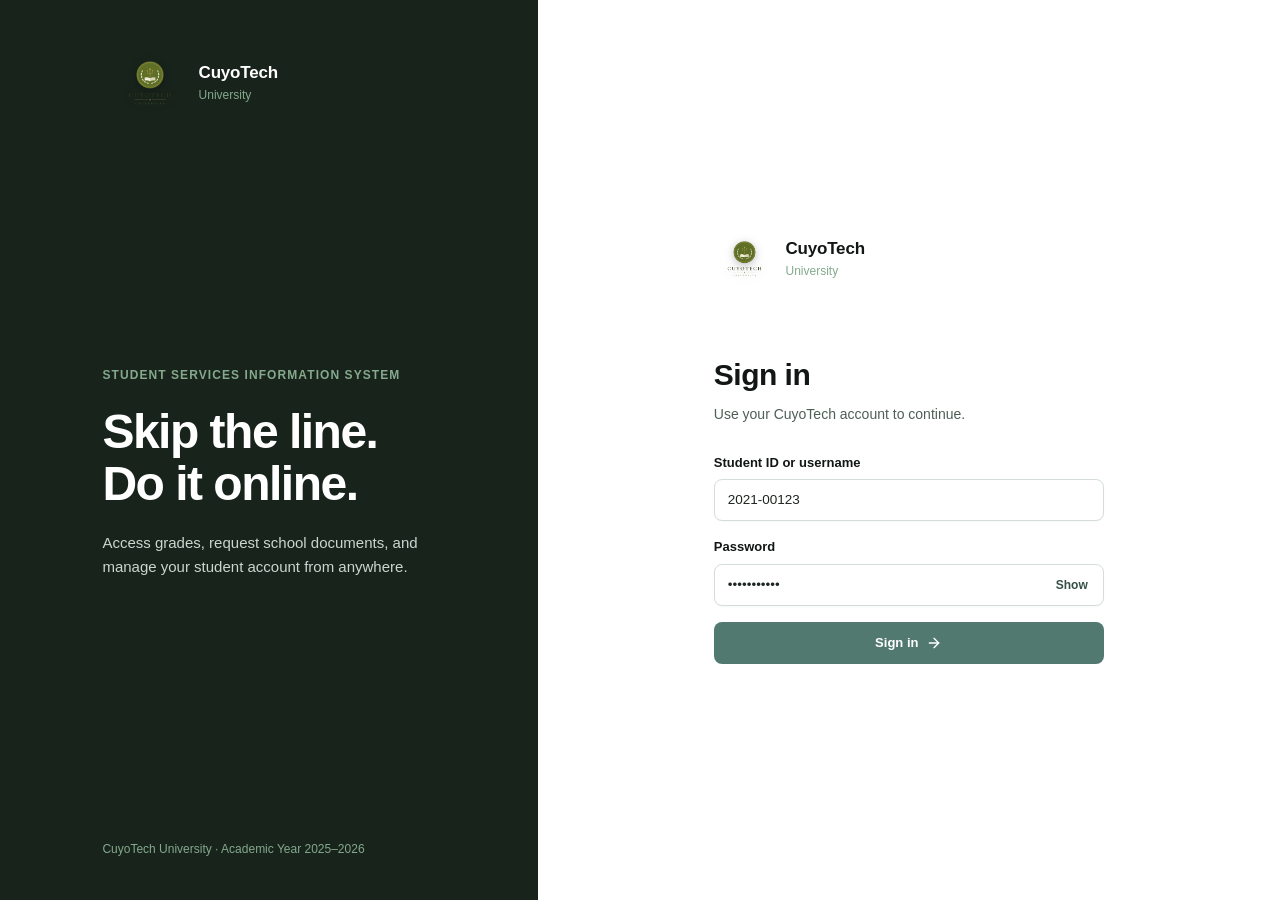
==== commit b575d574: "Remove showcase wrapper and irrelevant non-website files" ====
--- a/docs/index.html
+++ b/docs/index.html
@@ -3,405 +3,58 @@
 <head>
   <meta charset="UTF-8">
   <meta name="viewport" content="width=device-width, initial-scale=1.0">
-  <title>CuyoTech University — Student Services Information System (SSIS) Live Showcase</title>
-  <link rel="icon" type="image/png" href="CuyoTech_University_Logo.png">
+  <title>Sign in — CuyoTech SSIS</title>
+  <link rel="icon" type="image/png" href="../CuyoTech_University_Logo.png">
   <link rel="stylesheet" href="../assets/style.css">
-  <style>
-    /* ── Live Showcase Demo Bar ── */
-    .showcase-bar {
-      background: #18231c;
-      color: #e5ece7;
-      padding: 8px 16px;
-      font-size: 13px;
-      display: flex;
-      align-items: center;
-      justify-content: space-between;
-      flex-wrap: wrap;
-      gap: 12px;
-      border-bottom: 2px solid #52796f;
-      position: sticky;
-      top: 0;
-      z-index: 1000;
-      box-shadow: 0 2px 8px rgba(0,0,0,0.25);
-    }
-    .showcase-brand {
-      display: flex;
-      align-items: center;
-      gap: 8px;
-      font-weight: 700;
-      letter-spacing: 0.3px;
-    }
-    .showcase-brand span.live-badge {
-      background: #26593b;
-      color: #d8f3e5;
-      font-size: 11px;
-      padding: 2px 7px;
-      border-radius: 999px;
-      font-weight: 600;
-      text-transform: uppercase;
-      letter-spacing: 0.5px;
-      display: inline-flex;
-      align-items: center;
-      gap: 4px;
-    }
-    .showcase-brand span.live-badge::before {
-      content: "";
-      width: 6px;
-      height: 6px;
-      border-radius: 50%;
-      background: #34d399;
-      animation: pulse-dot 1.8s infinite;
-    }
-    @keyframes pulse-dot {
-      0%, 100% { opacity: 1; transform: scale(1); }
-      50% { opacity: 0.4; transform: scale(0.8); }
-    }
-    .showcase-controls {
-      display: flex;
-      align-items: center;
-      gap: 8px;
-      flex-wrap: wrap;
-    }
-    .persona-select {
-      background: #233429;
-      color: #ffffff;
-      border: 1px solid #405f54;
-      padding: 5px 10px;
-      border-radius: 6px;
-      font-size: 12.5px;
-      font-weight: 500;
-      cursor: pointer;
-      outline: none;
-    }
-    .persona-select:focus {
-      border-color: #84a98c;
-    }
-    .showcase-btn {
-      background: #2e4437;
-      color: #ffffff;
-      border: 1px solid #4e6f62;
-      padding: 5px 10px;
-      border-radius: 6px;
-      font-size: 12px;
-      cursor: pointer;
-      display: inline-flex;
-      align-items: center;
-      gap: 5px;
-      text-decoration: none;
-      transition: all 0.15s ease;
-    }
-    .showcase-btn:hover {
-      background: #405f54;
-      border-color: #84a98c;
-      color: #ffffff;
-    }
-    .showcase-btn.active-tab {
-      background: #52796f;
-      border-color: #a3c4ab;
-      font-weight: 600;
-    }
-
-    /* ── Toast Notifications ── */
-    #toast-container {
-      position: fixed;
-      bottom: 24px;
-      right: 24px;
-      z-index: 9999;
-      display: flex;
-      flex-direction: column;
-      gap: 10px;
-      pointer-events: none;
-    }
-    .toast-msg {
-      pointer-events: auto;
-      background: #18231c;
-      color: #ffffff;
-      border-left: 4px solid #52796f;
-      padding: 12px 18px;
-      border-radius: 8px;
-      box-shadow: 0 4px 14px rgba(0,0,0,0.25);
-      font-size: 13.5px;
-      display: flex;
-      align-items: center;
-      gap: 10px;
-      animation: slideInToast 0.25s ease-out;
-      max-width: 380px;
-    }
-    .toast-msg.toast-success { border-left-color: #34d399; }
-    .toast-msg.toast-error { border-left-color: #f87171; }
-    @keyframes slideInToast {
-      from { transform: translateX(100%); opacity: 0; }
-      to { transform: translateX(0); opacity: 1; }
-    }
-
-    /* ── Modals & Overlays ── */
-    .app-modal-backdrop {
-      position: fixed;
-      inset: 0;
-      background: rgba(18, 22, 20, 0.65);
-      backdrop-filter: blur(3px);
-      z-index: 2000;
-      display: flex;
-      align-items: center;
-      justify-content: center;
-      padding: 16px;
-    }
-    .app-modal {
-      background: #ffffff;
-      border-radius: 12px;
-      width: 100%;
-      max-width: 580px;
-      max-height: 90vh;
-      overflow-y: auto;
-      box-shadow: 0 10px 28px rgba(0,0,0,0.28);
-      border: 1px solid #cad7cf;
-      padding: 24px;
-    }
-    .app-modal-large { max-width: 860px; }
-    .modal-hdr {
-      display: flex;
-      align-items: center;
-      justify-content: space-between;
-      border-bottom: 1px solid #e2ece5;
-      padding-bottom: 14px;
-      margin-bottom: 18px;
-    }
-    .modal-hdr h3 { margin: 0; font-size: 18px; color: #18231c; font-weight: 700; }
-    .close-modal-btn {
-      background: none;
-      border: none;
-      font-size: 20px;
-      color: #4e5f56;
-      cursor: pointer;
-      line-height: 1;
-      padding: 4px;
-    }
-    .close-modal-btn:hover { color: #18231c; }
-
-    /* ── Official Receipt Formatted Box ── */
-    .receipt-box {
-      border: 2px dashed #84a98c;
-      background: #fbfdfc;
-      padding: 24px;
-      border-radius: 8px;
-      font-family: 'Courier New', Courier, monospace;
-      color: #18231c;
-      margin: 16px 0;
-    }
-    .receipt-hdr {
-      text-align: center;
-      border-bottom: 1px dashed #cad7cf;
-      padding-bottom: 12px;
-      margin-bottom: 14px;
-    }
-    .receipt-table {
-      width: 100%;
-      border-collapse: collapse;
-      margin: 14px 0;
-    }
-    .receipt-table th, .receipt-table td {
-      padding: 6px 0;
-      text-align: left;
-    }
-    .receipt-table th:last-child, .receipt-table td:last-child {
-      text-align: right;
-    }
-
-    /* ── Gallery Grid ── */
-    .wireframe-grid {
-      display: grid;
-      grid-template-columns: repeat(auto-fill, minmax(280px, 1fr));
-      gap: 20px;
-      padding: 10px 0;
-    }
-    .wireframe-card {
-      background: #ffffff;
-      border: 1px solid #cad7cf;
-      border-radius: 10px;
-      overflow: hidden;
-      cursor: pointer;
-      transition: transform 0.2s, box-shadow 0.2s;
-    }
-    .wireframe-card:hover {
-      transform: translateY(-3px);
-      box-shadow: 0 8px 18px rgba(0,0,0,0.08);
-      border-color: #52796f;
-    }
-    .wireframe-card img {
-      width: 100%;
-      height: 160px;
-      object-fit: cover;
-      object-position: top;
-      border-bottom: 1px solid #e2ece5;
-      background: #edf3ef;
-    }
-    .wireframe-card-body {
-      padding: 12px 14px;
-    }
-    .wireframe-card-body h4 {
-      margin: 0 0 6px 0;
-      font-size: 14px;
-      color: #18231c;
-    }
-    .wireframe-card-body p {
-      margin: 0;
-      font-size: 12px;
-      color: #4e5f56;
-      line-height: 1.4;
-    }
-
-    /* ── Tab Views ── */
-    .view-container { display: none; }
-    .view-container.active { display: block; }
-  </style>
 </head>
 <body>
 
-<!-- ── Showcase Global Top Control Bar ── -->
-<div class="showcase-bar">
-  <div class="showcase-brand">
-    <img src="../CuyoTech_University_Logo_sm.png" alt="Logo" width="22" height="22" style="border-radius:4px;">
-    <span>CuyoTech SSIS Live Demo</span>
-    <span class="live-badge">Online Engine</span>
-  </div>
-
-  <div class="showcase-controls">
-    <label for="persona-picker" style="font-size:12px;color:#a3c4ab;display:flex;align-items:center;gap:4px;">
-      <svg width="14" height="14" viewBox="0 0 24 24" fill="none" stroke="currentColor" stroke-width="2"><path d="M17 21v-2a4 4 0 0 0-4-4H5a4 4 0 0 0-4 4v2"/><circle cx="9" cy="7" r="4"/><path d="M23 21v-2a4 4 0 0 0-3-3.87"/><path d="M16 3.13a4 4 0 0 1 0 7.75"/></svg>
-      Role Persona:
-    </label>
-    <select id="persona-picker" class="persona-select" onchange="switchPersona(this.value)">
-      <option value="student-juan">🎓 Student: Juan Dela Cruz (2021-00123)</option>
-      <option value="student-maria">🎓 Student: Maria Santos (2024-00412)</option>
-      <option value="registrar">📋 Registrar: M. Santiago (m.santiago)</option>
-      <option value="cashier">💵 Cashier: Pedro Reyes (cashier01)</option>
-      <option value="department">🏢 Dept Staff: Dr. J. Dela Cruz (dept.staff)</option>
-      <option value="admin">🛡️ Administrator: Ana Reyes (ana.reyes)</option>
-      <option value="login-screen">🔐 Sign In Portal View</option>
-    </select>
-
-    <button type="button" class="showcase-btn" onclick="openModal('modal-wireframes')" title="View all 15 high-res wireframe exports">
-      <svg width="14" height="14" viewBox="0 0 24 24" fill="none" stroke="currentColor" stroke-width="2"><rect x="3" y="3" width="18" height="18" rx="2"/><circle cx="8.5" cy="8.5" r="1.5"/><polyline points="21 15 16 10 5 21"/></svg>
-      Wireframes
-    </button>
-    <button type="button" class="showcase-btn" onclick="openModal('modal-schema')" title="View 3NF Database Schema Specifications">
-      <svg width="14" height="14" viewBox="0 0 24 24" fill="none" stroke="currentColor" stroke-width="2"><ellipse cx="12" cy="5" rx="9" ry="3"/><path d="M21 12c0 1.66-4 3-9 3s-9-1.34-9-3"/><path d="M3 5v14c0 1.66 4 3 9 3s9-1.34 9-3V5"/></svg>
-      3NF Schema
-    </button>
-    <button type="button" class="showcase-btn" onclick="openModal('modal-qa')" title="Automated QA Test Suite Verification">
-      <svg width="14" height="14" viewBox="0 0 24 24" fill="none" stroke="currentColor" stroke-width="2"><polyline points="20 6 9 13 4 8"/></svg>
-      QA Tests (36/36)
-    </button>
-    <button type="button" class="showcase-btn" onclick="resetDemoData()" title="Reset all LocalStorage state back to default seed data" style="color:#f87171;">
-      <svg width="13" height="13" viewBox="0 0 24 24" fill="none" stroke="currentColor" stroke-width="2"><path d="M3 12a9 9 0 0 1 15-6.7L21 8"/><path d="M21 3v5h-5"/><path d="M21 12a9 9 0 0 1-15 6.7L3 16"/><path d="M3 21v-5h5"/></svg>
-      Reset Data
-    </button>
-  </div>
-</div>
-
-<!-- ── Main App Shell ── -->
-<div class="app-shell" id="app-shell">
-  <!-- ── Dynamic Sidebar ── -->
-  <aside class="sidebar" id="app-sidebar">
-    <div class="brand">
-      <img src="../CuyoTech_University_Logo_sm.png" alt="CuyoTech Seal" width="38" height="38" style="border-radius:6px;">
-      <div>
-        <strong>CuyoTech SSIS</strong>
-        <small>CuyoTech University</small>
-      </div>
-    </div>
-
-    <div style="flex:1;overflow-y:auto;padding-right:4px;" id="sidebar-nav-container">
-      <!-- Injected via JavaScript based on role -->
-    </div>
-
-    <div class="sidebar-bottom">
-      <div class="user-chip" id="sidebar-user-chip">
-        <div class="avatar" id="sidebar-user-avatar">JD</div>
-        <div style="flex:1;min-width:0;">
-          <strong id="sidebar-user-name" style="white-space:nowrap;overflow:hidden;text-overflow:ellipsis;display:block;">Juan Dela Cruz</strong>
-          <small id="sidebar-user-subtitle">Student · 2021-00123</small>
-        </div>
-      </div>
-      <button type="button" class="sign-out" onclick="switchPersona('login-screen')" style="width:100%;text-align:left;background:none;border:none;cursor:pointer;font-family:inherit;">
-        <svg width="16" height="16" viewBox="0 0 24 24" fill="none" stroke="currentColor" stroke-width="2"><path d="M9 21H5a2 2 0 0 1-2-2V5a2 2 0 0 1 2-2h4"/><polyline points="16 17 21 12 16 7"/><line x1="21" y1="12" x2="9" y2="12"/></svg>
-        Sign out
-      </button>
-    </div>
-  </aside>
-
-  <!-- ── Main Dynamic Content Area ── -->
-  <main class="main-content">
-    <div class="mobile-topbar">
-      <div class="brand">
-        <img src="../CuyoTech_University_Logo_sm.png" alt="Logo" width="32" height="32" style="border-radius:4px;">
-        <strong>CuyoTech SSIS</strong>
-      </div>
-      <button type="button" onclick="document.querySelector('.sidebar').classList.toggle('open')" aria-label="Toggle navigation">
-        <svg width="20" height="20" viewBox="0 0 24 24" fill="none" stroke="currentColor" stroke-width="2"><line x1="3" y1="12" x2="21" y2="12"/><line x1="3" y1="6" x2="21" y2="6"/><line x1="3" y1="18" x2="21" y2="18"/></svg>
-      </button>
-    </div>
-
-    <div class="content-inner" id="page-content-area">
-      <!-- Dynamic Views Injected Here -->
-    </div>
-  </main>
-</div>
-
-<!-- ── Login View Container (Replaces App Shell when active) ── -->
-<div id="login-screen-view" style="display:none;">
+<div id="auth-view" style="display:none;">
   <main class="login-page">
     <section class="login-brand-panel">
       <div class="brand">
-        <img src="../CuyoTech_University_Logo.png" alt="CuyoTech" width="56" height="56" style="border-radius:8px;">
-        <div>
-          <strong style="font-size:22px;color:#fff;">CuyoTech University</strong>
-          <small style="color:#a3c4ab;font-size:13px;">Student Services Information System</small>
-        </div>
-      </div>
-      <div class="login-message" style="margin-top:40px;">
-        <p class="eyebrow" style="color:#84a98c;font-size:12px;font-weight:700;letter-spacing:1px;text-transform:uppercase;">Student Services Information System</p>
-        <h1 style="color:#fff;font-size:36px;font-weight:800;line-height:1.2;margin:12px 0 16px 0;">Skip the line.<br>Do it online.</h1>
-        <p style="color:#cbd7cf;font-size:15px;line-height:1.6;">Access term grades, request school documents, process clearance, and manage student accounts seamlessly.</p>
-      </div>
-      <span class="login-version" style="margin-top:auto;color:#84a98c;font-size:12px;">CuyoTech University · Academic Year 2025–2026</span>
+        <img src="../CuyoTech_University_Logo_sm.png" alt="CuyoTech University Logo" class="brand-logo-img" style="height:52px;width:auto;max-width:78px;object-fit:contain;flex-shrink:0;" width="64" height="52">
+        <div><strong>CuyoTech</strong><small>University</small></div>
+      </div>
+      <div class="login-message">
+        <p class="eyebrow">Student services information system</p>
+        <h1>Skip the line.<br>Do it online.</h1>
+        <p>Access grades, request school documents, and manage your student account from anywhere.</p>
+      </div>
+      <span class="login-version">CuyoTech University · Academic Year 2025–2026</span>
     </section>
-
     <section class="login-form-panel">
-      <div class="login-form-wrap" style="max-width:420px;width:100%;margin:auto;padding:24px;">
-        <div class="login-heading" style="margin-bottom:24px;">
-          <h2 style="font-size:24px;font-weight:700;color:#18231c;margin:0 0 6px 0;">Sign in</h2>
-          <p style="color:#4e5f56;font-size:14px;margin:0;">Use your CuyoTech credentials or select a quick demo account.</p>
-        </div>
-
-        <!-- Quick Login Helper Pills -->
-        <div style="background:#edf3ef;border:1px solid #cad7cf;border-radius:8px;padding:12px;margin-bottom:20px;">
-          <span style="font-size:11.5px;font-weight:700;color:#354f46;text-transform:uppercase;letter-spacing:0.5px;display:block;margin-bottom:8px;">Quick Demo One-Click Sign In:</span>
-          <div style="display:flex;flex-wrap:wrap;gap:6px;">
-            <button type="button" class="button outline small" onclick="quickFillLogin('2021-00123','student-juan')">Juan (Student)</button>
-            <button type="button" class="button outline small" onclick="quickFillLogin('m.santiago','registrar')">M. Santiago (Registrar)</button>
-            <button type="button" class="button outline small" onclick="quickFillLogin('cashier01','cashier')">Cashier 01</button>
-            <button type="button" class="button outline small" onclick="quickFillLogin('dept.staff','department')">Dept Staff</button>
-            <button type="button" class="button outline small" onclick="quickFillLogin('ana.reyes','admin')">Ana Reyes (Admin)</button>
-          </div>
-        </div>
-
-        <form id="interactive-login-form" onsubmit="handleLoginSubmit(event)">
-          <div class="field" style="margin-bottom:16px;">
-            <label for="login-input-id" style="display:block;font-size:13px;font-weight:600;margin-bottom:6px;color:#18231c;">Student ID or Username</label>
-            <input type="text" id="login-input-id" class="input-text" placeholder="e.g. 2021-00123 or ana.reyes" value="2021-00123" required style="width:100%;padding:10px 12px;border:1px solid #cad7cf;border-radius:6px;font-size:14px;">
-          </div>
-          <div class="field" style="margin-bottom:20px;">
-            <label for="login-input-pw" style="display:block;font-size:13px;font-weight:600;margin-bottom:6px;color:#18231c;">Password</label>
-            <div style="position:relative;">
-              <input type="password" id="login-input-pw" class="input-text" value="password123" required style="width:100%;padding:10px 12px;border:1px solid #cad7cf;border-radius:6px;font-size:14px;">
-              <button type="button" onclick="togglePasswordVisibility('login-input-pw')" style="position:absolute;right:10px;top:50%;transform:translateY(-50%);background:none;border:none;color:#52796f;font-size:12px;cursor:pointer;font-weight:600;">Show</button>
-            </div>
-            <small style="display:block;margin-top:4px;color:#4e5f56;font-size:12px;">Default seeded password: <code>password123</code></small>
-          </div>
-          <button type="submit" class="button primary full" style="width:100%;padding:12px;font-size:15px;font-weight:600;display:flex;align-items:center;justify-content:center;gap:8px;">
+      <div class="login-form-wrap">
+        <div class="brand brand-compact">
+          <img src="../CuyoTech_University_Logo_sm.png" alt="CuyoTech University Logo" class="brand-logo-img" style="height:42px;width:auto;max-width:78px;object-fit:contain;flex-shrink:0;" width="64" height="52">
+          <div><strong>CuyoTech</strong><small>University</small></div>
+        </div>
+        <div class="login-heading">
+          <h2>Sign in</h2>
+          <p>Use your CuyoTech account to continue.</p>
+        </div>
+
+        <div id="login-error-alert" class="form-alert error" style="margin-bottom:18px;display:none;">
+          <svg xmlns="http://www.w3.org/2000/svg" width="17" height="17" viewBox="0 0 24 24" fill="none" stroke="currentColor" stroke-width="2" stroke-linecap="round" stroke-linejoin="round"><circle cx="12" cy="12" r="10"/><line x1="12" y1="8" x2="12" y2="12"/><line x1="12" y1="16" x2="12.01" y2="16"/></svg>
+          <span id="login-error-text"></span>
+        </div>
+
+        <form id="login-form" onsubmit="handleLogin(event)">
+          <input type="hidden" name="action" value="login">
+          <div class="field">
+            <label for="student-id">Student ID or username</label>
+            <input id="student-id" name="student_id" placeholder="e.g. 2021-00123 or ana.reyes" autocomplete="username" value="2021-00123">
+          </div>
+          <div class="field">
+            <label for="password">Password</label>
+            <div class="input-action">
+              <input id="password" name="password" type="password" placeholder="Enter password (default: password123)" autocomplete="current-password" value="password123">
+              <button type="button" onclick="togglePw(this)">Show</button>
+            </div>
+          </div>
+          <button type="submit" class="button primary full no-spin">
             Sign in
-            <svg width="16" height="16" viewBox="0 0 24 24" fill="none" stroke="currentColor" stroke-width="2"><line x1="5" y1="12" x2="19" y2="12"/><polyline points="12 5 19 12 12 19"/></svg>
+            <svg xmlns="http://www.w3.org/2000/svg" width="16" height="16" viewBox="0 0 24 24" fill="none" stroke="currentColor" stroke-width="2" stroke-linecap="round" stroke-linejoin="round"><line x1="5" y1="12" x2="19" y2="12"/><polyline points="12 5 19 12 12 19"/></svg>
           </button>
         </form>
       </div>
@@ -409,1609 +62,2529 @@
   </main>
 </div>
 
-<!-- ── Modals Collection ── -->
-
-<!-- 1. New Document Request Modal -->
-<div id="modal-new-doc-request" class="app-modal-backdrop" style="display:none;" onclick="if(event.target===this)closeModal('modal-new-doc-request')">
-  <div class="app-modal">
-    <div class="modal-hdr">
+<div class="app-shell" id="app-shell" style="display:none;">
+  <!-- ── Sidebar ── -->
+  <aside class="sidebar">
+    <div class="brand">
+      <img src="../CuyoTech_University_Logo_sm.png" alt="CuyoTech University Logo" class="brand-logo-img" style="height:52px;width:auto;max-width:78px;object-fit:contain;flex-shrink:0;" width="64" height="52">
+      <div><strong>CuyoTech</strong><small>University</small></div>
+    </div>
+
+    <div style="flex:1;overflow-y:auto;padding-right:4px;" id="sidebar-nav-container"></div>
+
+    <div class="sidebar-bottom">
+      <a href="?page=profile" onclick="return navClick(event, 'profile')" class="user-chip" style="text-decoration:none;display:flex;" title="View Account Profile">
+        <div class="avatar" id="sidebar-initials">JD</div>
+        <div>
+          <strong id="sidebar-name">Juan Dela Cruz</strong>
+          <small id="sidebar-role-id">Student · 2021-00123</small>
+        </div>
+        <svg xmlns="http://www.w3.org/2000/svg" width="16" height="16" viewBox="0 0 24 24" fill="none" stroke="currentColor" stroke-width="2" stroke-linecap="round" stroke-linejoin="round"><circle cx="12" cy="12" r="1"/><circle cx="19" cy="12" r="1"/><circle cx="5" cy="12" r="1"/></svg>
+      </a>
+      <a href="?action=logout" onclick="return handleLogout(event)" class="sign-out">
+        <svg xmlns="http://www.w3.org/2000/svg" width="16" height="16" viewBox="0 0 24 24" fill="none" stroke="currentColor" stroke-width="2" stroke-linecap="round" stroke-linejoin="round"><path d="M9 21H5a2 2 0 0 1-2-2V5a2 2 0 0 1 2-2h4"/><polyline points="16 17 21 12 16 7"/><line x1="21" y1="12" x2="9" y2="12"/></svg>Sign out
+      </a>
+    </div>
+  </aside>
+
+  <!-- ── Main content ── -->
+  <main class="main-content">
+    <div class="mobile-topbar">
+      <div class="brand brand-compact">
+        <img src="../CuyoTech_University_Logo_sm.png" alt="CuyoTech University Logo" class="brand-logo-img" style="height:42px;width:auto;max-width:78px;object-fit:contain;flex-shrink:0;" width="64" height="52">
+        <div><strong>CuyoTech</strong><small>University</small></div>
+      </div>
+      <button onclick="document.querySelector('.sidebar').classList.toggle('open')" aria-label="Toggle navigation menu">
+        <svg xmlns="http://www.w3.org/2000/svg" width="20" height="20" viewBox="0 0 24 24" fill="none" stroke="currentColor" stroke-width="2" stroke-linecap="round" stroke-linejoin="round"><line x1="3" y1="12" x2="21" y2="12"/><line x1="3" y1="6" x2="21" y2="6"/><line x1="3" y1="18" x2="21" y2="18"/></svg>
+      </button>
+    </div>
+
+    <div class="content-inner" id="content-inner"></div>
+  </main>
+
+  <!-- ── Mobile bottom nav ── -->
+  <nav class="mobile-nav" id="mobile-nav-container"></nav>
+</div>
+
+<!-- ── Reusable Custom Confirmation Modal ── -->
+<div id="modal-confirm" class="modal-backdrop" style="display:none" onclick="if(event.target===this)closeConfirmModal(false)">
+  <div class="modal small-modal" onclick="event.stopPropagation()" role="dialog" aria-modal="true" aria-labelledby="confirm-modal-title">
+    <div class="modal-heading" style="margin-bottom:16px;">
       <div>
-        <h3>New Document Request</h3>
-        <p style="margin:2px 0 0;font-size:13px;color:#4e5f56;">Request official university academic credentials.</p>
-      </div>
-      <button type="button" class="close-modal-btn" onclick="closeModal('modal-new-doc-request')">&times;</button>
+        <h2 id="confirm-modal-title" style="font-size:18px;">Confirm Action</h2>
+        <p id="confirm-modal-message">Are you sure you want to proceed?</p>
+      </div>
+      <button type="button" onclick="closeConfirmModal(false)"><svg xmlns="http://www.w3.org/2000/svg" width="16" height="16" viewBox="0 0 24 24" fill="none" stroke="currentColor" stroke-width="2" stroke-linecap="round" stroke-linejoin="round"><line x1="18" y1="6" x2="6" y2="18"/><line x1="6" y1="6" x2="18" y2="18"/></svg></button>
     </div>
-    <form onsubmit="handleNewDocRequest(event)">
-      <div style="margin-bottom:14px;">
-        <label style="display:block;font-size:13px;font-weight:600;margin-bottom:5px;">Document Type</label>
-        <select id="req-doc-type" class="select-input" style="width:100%;padding:9px;border:1px solid #cad7cf;border-radius:6px;" onchange="updateDocPrice()">
-          <option value="Transcript of Records" data-fee="150">Transcript of Records (TOR) — ₱150.00</option>
-          <option value="Certificate of Registration" data-fee="75">Certificate of Registration (COR) — ₱75.00</option>
-          <option value="Good Moral Certificate" data-fee="50">Certificate of Good Moral Character — ₱50.00</option>
-          <option value="Certificate of Grades" data-fee="50">Certificate of Grades — ₱50.00</option>
-          <option value="Honorable Dismissal" data-fee="200">Honorable Dismissal — ₱200.00</option>
-        </select>
-      </div>
-      <div style="margin-bottom:14px;">
-        <label style="display:block;font-size:13px;font-weight:600;margin-bottom:5px;">Number of Copies</label>
-        <input type="number" id="req-copies" value="1" min="1" max="10" style="width:100%;padding:9px;border:1px solid #cad7cf;border-radius:6px;" onchange="updateDocPrice()" oninput="updateDocPrice()">
-      </div>
-      <div style="margin-bottom:18px;">
-        <label style="display:block;font-size:13px;font-weight:600;margin-bottom:5px;">Purpose of Request</label>
-        <input type="text" id="req-purpose" placeholder="e.g. Scholarship Application, Employment, Board Exam" required style="width:100%;padding:9px;border:1px solid #cad7cf;border-radius:6px;">
-      </div>
-      <div style="background:#edf3ef;border:1px solid #badbca;padding:12px;border-radius:6px;margin-bottom:18px;display:flex;justify-content:space-between;align-items:center;">
-        <span style="font-size:13px;color:#26593b;font-weight:600;">Total Document Fee:</span>
-        <strong id="req-total-price" style="font-size:17px;color:#26593b;">₱150.00</strong>
-      </div>
-      <div style="display:flex;justify-content:flex-end;gap:10px;">
-        <button type="button" class="button outline" onclick="closeModal('modal-new-doc-request')">Cancel</button>
-        <button type="submit" class="button primary">Submit Request</button>
-      </div>
-    </form>
-  </div>
-</div>
-
-<!-- 2. Enroll Student Modal (Registrar) -->
-<div id="modal-enroll-student" class="app-modal-backdrop" style="display:none;" onclick="if(event.target===this)closeModal('modal-enroll-student')">
-  <div class="app-modal">
-    <div class="modal-hdr">
-      <div>
-        <h3>Enroll Student in Course</h3>
-        <p style="margin:2px 0 0;font-size:13px;color:#4e5f56;">Register a student into an academic course roster.</p>
-      </div>
-      <button type="button" class="close-modal-btn" onclick="closeModal('modal-enroll-student')">&times;</button>
-    </div>
-    <form onsubmit="handleEnrollStudent(event)">
-      <div style="margin-bottom:14px;">
-        <label style="display:block;font-size:13px;font-weight:600;margin-bottom:5px;">Select Student</label>
-        <select id="enroll-student-id" class="select-input" style="width:100%;padding:9px;border:1px solid #cad7cf;border-radius:6px;" required>
-          <option value="1">2021-00123 — Juan Dela Cruz (BSIT 3)</option>
-          <option value="2">2024-00412 — Maria Santos (BSA 1)</option>
-          <option value="3">2020-00087 — Paolo Gomez (BSIT 4)</option>
-        </select>
-      </div>
-      <div style="margin-bottom:14px;">
-        <label style="display:block;font-size:13px;font-weight:600;margin-bottom:5px;">Select Course</label>
-        <select id="enroll-course-id" class="select-input" style="width:100%;padding:9px;border:1px solid #cad7cf;border-radius:6px;" required>
-          <option value="1">IT 311 — Web Systems and Technologies (3 Units)</option>
-          <option value="2">IT 312 — Database Management Systems (3 Units)</option>
-          <option value="3">IT 313 — Information Assurance (3 Units)</option>
-          <option value="4">IT 314 — Systems Analysis and Design (3 Units)</option>
-          <option value="5">IT 221 — Object-Oriented Programming (3 Units)</option>
-          <option value="6">IT 222 — Data Structures and Algorithms (3 Units)</option>
-        </select>
-      </div>
-      <div style="display:grid;grid-template-columns:1fr 1fr;gap:12px;margin-bottom:18px;">
-        <div>
-          <label style="display:block;font-size:13px;font-weight:600;margin-bottom:5px;">Academic Year</label>
-          <select id="enroll-sy" style="width:100%;padding:9px;border:1px solid #cad7cf;border-radius:6px;">
-            <option value="2025-2026">2025-2026</option>
-            <option value="2024-2025">2024-2025</option>
-          </select>
-        </div>
-        <div>
-          <label style="display:block;font-size:13px;font-weight:600;margin-bottom:5px;">Semester</label>
-          <select id="enroll-sem" style="width:100%;padding:9px;border:1px solid #cad7cf;border-radius:6px;">
-            <option value="1st">1st Semester</option>
-            <option value="2nd">2nd Semester</option>
-            <option value="Summer">Midyear / Summer</option>
-          </select>
-        </div>
-      </div>
-      <div style="display:flex;justify-content:flex-end;gap:10px;">
-        <button type="button" class="button outline" onclick="closeModal('modal-enroll-student')">Cancel</button>
-        <button type="submit" class="button primary">Confirm Enrollment</button>
-      </div>
-    </form>
-  </div>
-</div>
-
-<!-- 3. Record Payment Modal (Cashier) -->
-<div id="modal-record-payment" class="app-modal-backdrop" style="display:none;" onclick="if(event.target===this)closeModal('modal-record-payment')">
-  <div class="app-modal">
-    <div class="modal-hdr">
-      <div>
-        <h3>Record Student Payment</h3>
-        <p style="margin:2px 0 0;font-size:13px;color:#4e5f56;">Process counter collections and issue an Official Receipt (OR).</p>
-      </div>
-      <button type="button" class="close-modal-btn" onclick="closeModal('modal-record-payment')">&times;</button>
-    </div>
-    <form onsubmit="handleRecordPayment(event)">
-      <div style="margin-bottom:14px;">
-        <label style="display:block;font-size:13px;font-weight:600;margin-bottom:5px;">Select Student</label>
-        <select id="pay-student-id" class="select-input" style="width:100%;padding:9px;border:1px solid #cad7cf;border-radius:6px;" required>
-          <option value="1">2021-00123 — Juan Dela Cruz</option>
-          <option value="2">2024-00412 — Maria Santos</option>
-          <option value="3">2020-00087 — Paolo Gomez</option>
-        </select>
-      </div>
-      <div style="display:grid;grid-template-columns:1fr 1fr;gap:12px;margin-bottom:14px;">
-        <div>
-          <label style="display:block;font-size:13px;font-weight:600;margin-bottom:5px;">Payment Type</label>
-          <select id="pay-type" style="width:100%;padding:9px;border:1px solid #cad7cf;border-radius:6px;">
-            <option value="Tuition">Tuition Fee</option>
-            <option value="Document Request">Document Request Fee</option>
-            <option value="Graduation Fee">Graduation Fee</option>
-            <option value="Laboratory Fee">Laboratory Fee</option>
-          </select>
-        </div>
-        <div>
-          <label style="display:block;font-size:13px;font-weight:600;margin-bottom:5px;">Payment Method</label>
-          <select id="pay-mode" style="width:100%;padding:9px;border:1px solid #cad7cf;border-radius:6px;">
-            <option value="Cash">Cash (Counter)</option>
-            <option value="GCash">GCash</option>
-            <option value="Maya">Maya</option>
-            <option value="Bank Transfer">LandBank / Bank Transfer</option>
-          </select>
-        </div>
-      </div>
-      <div style="margin-bottom:18px;">
-        <label style="display:block;font-size:13px;font-weight:600;margin-bottom:5px;">Amount Paid (₱)</label>
-        <input type="number" id="pay-amount" step="0.01" min="10" placeholder="e.g. 1500.00" required style="width:100%;padding:9px;border:1px solid #cad7cf;border-radius:6px;">
-      </div>
-      <div style="display:flex;justify-content:flex-end;gap:10px;">
-        <button type="button" class="button outline" onclick="closeModal('modal-record-payment')">Cancel</button>
-        <button type="submit" class="button primary">Generate Receipt & Post</button>
-      </div>
-    </form>
-  </div>
-</div>
-
-<!-- 4. Official Receipt (OR) Printable Modal -->
-<div id="modal-view-receipt" class="app-modal-backdrop" style="display:none;" onclick="if(event.target===this)closeModal('modal-view-receipt')">
-  <div class="app-modal">
-    <div class="modal-hdr">
-      <div>
-        <h3>Official University Receipt</h3>
-        <p style="margin:2px 0 0;font-size:13px;color:#4e5f56;">Republic of the Philippines · CuyoTech University</p>
-      </div>
-      <button type="button" class="close-modal-btn" onclick="closeModal('modal-view-receipt')">&times;</button>
-    </div>
-    <div class="receipt-box" id="printable-receipt-content">
-      <div class="receipt-hdr">
-        <strong style="font-size:16px;">CUYOTECH UNIVERSITY</strong><br>
-        <small>Office of the University Cashier · Puerto Princesa City</small><br>
-        <strong style="font-size:14px;color:#52796f;display:inline-block;margin-top:6px;">OFFICIAL RECEIPT</strong><br>
-        <span id="or-modal-number" style="font-weight:bold;color:#18231c;">OR-2025-0182</span>
-      </div>
-      <div style="font-size:13px;line-height:1.6;margin-bottom:12px;">
-        <div><strong>Date:</strong> <span id="or-modal-date">2025-09-15</span></div>
-        <div><strong>Received From:</strong> <span id="or-modal-student">Juan Dela Cruz (2021-00123)</span></div>
-        <div><strong>Program:</strong> <span id="or-modal-program">BS Information Technology</span></div>
-        <div><strong>Payment Method:</strong> <span id="or-modal-mode">Cash</span></div>
-      </div>
-      <table class="receipt-table">
-        <thead>
-          <tr style="border-bottom:1px solid #cad7cf;">
-            <th>Particulars</th>
-            <th>Amount</th>
-          </tr>
-        </thead>
-        <tbody>
-          <tr>
-            <td id="or-modal-particulars">Tuition Assessment</td>
-            <td id="or-modal-amount">₱1,250.00</td>
-          </tr>
-        </tbody>
-        <tfoot>
-          <tr style="border-top:1px dashed #cad7cf;font-weight:bold;">
-            <td>TOTAL AMOUNT PAID:</td>
-            <td id="or-modal-total">₱1,250.00</td>
-          </tr>
-        </tfoot>
-      </table>
-      <div style="margin-top:20px;text-align:right;font-size:12px;">
-        <div style="display:inline-block;border-top:1px solid #18231c;padding-top:4px;min-width:180px;text-align:center;">
-          <strong>Pedro Reyes</strong><br>
-          <small>University Cashier / Authorized Officer</small>
-        </div>
-      </div>
-    </div>
-    <div style="display:flex;justify-content:flex-end;gap:10px;">
-      <button type="button" class="button outline" onclick="window.print()">
-        <svg width="14" height="14" viewBox="0 0 24 24" fill="none" stroke="currentColor" stroke-width="2"><polyline points="6 9 6 2 18 2 18 9"/><path d="M6 18H4a2 2 0 0 1-2-2v-5a2 2 0 0 1 2-2h16a2 2 0 0 1 2 2v5a2 2 0 0 1-2 2h-2"/><rect x="6" y="14" width="12" height="8"/></svg>
-        Print Receipt
-      </button>
-      <button type="button" class="button primary" onclick="closeModal('modal-view-receipt')">Close</button>
+    <div class="modal-actions" style="margin-top:20px;display:flex;justify-content:flex-end;gap:8px;">
+      <button type="button" class="button outline" onclick="closeConfirmModal(false)" id="confirm-modal-cancel">Cancel</button>
+      <button type="button" class="button primary" id="confirm-modal-ok">Confirm</button>
     </div>
   </div>
 </div>
 
-<!-- 5. Create User Account Modal (Admin) -->
-<div id="modal-create-user" class="app-modal-backdrop" style="display:none;" onclick="if(event.target===this)closeModal('modal-create-user')">
-  <div class="app-modal">
-    <div class="modal-hdr">
-      <div>
-        <h3>Create User Account</h3>
-        <p style="margin:2px 0 0;font-size:13px;color:#4e5f56;">Add a new student or administrative staff account.</p>
-      </div>
-      <button type="button" class="close-modal-btn" onclick="closeModal('modal-create-user')">&times;</button>
-    </div>
-    <form onsubmit="handleCreateUser(event)">
-      <div style="margin-bottom:14px;">
-        <label style="display:block;font-size:13px;font-weight:600;margin-bottom:5px;">Account Role</label>
-        <select id="new-user-role" class="select-input" style="width:100%;padding:9px;border:1px solid #cad7cf;border-radius:6px;" onchange="toggleUserFormFields(this.value)">
-          <option value="Student">Student</option>
-          <option value="Registrar">Registrar Staff</option>
-          <option value="Cashier">Cashier Staff</option>
-          <option value="DepartmentStaff">Department Staff</option>
-          <option value="Administrator">Administrator (SuperAdmin)</option>
-        </select>
-      </div>
-      <div style="display:grid;grid-template-columns:1fr 1fr;gap:12px;margin-bottom:14px;">
-        <div>
-          <label style="display:block;font-size:13px;font-weight:600;margin-bottom:5px;">First Name</label>
-          <input type="text" id="new-user-fn" required style="width:100%;padding:9px;border:1px solid #cad7cf;border-radius:6px;">
-        </div>
-        <div>
-          <label style="display:block;font-size:13px;font-weight:600;margin-bottom:5px;">Last Name</label>
-          <input type="text" id="new-user-ln" required style="width:100%;padding:9px;border:1px solid #cad7cf;border-radius:6px;">
-        </div>
-      </div>
-      <div style="margin-bottom:14px;">
-        <label style="display:block;font-size:13px;font-weight:600;margin-bottom:5px;" id="new-user-id-label">Student ID Number</label>
-        <input type="text" id="new-user-identifier" placeholder="e.g. 2025-00999" required style="width:100%;padding:9px;border:1px solid #cad7cf;border-radius:6px;">
-      </div>
-      <div style="margin-bottom:14px;" id="student-extra-fields">
-        <label style="display:block;font-size:13px;font-weight:600;margin-bottom:5px;">Degree Program</label>
-        <select id="new-user-program" style="width:100%;padding:9px;border:1px solid #cad7cf;border-radius:6px;">
-          <option value="BS Information Technology">BS Information Technology</option>
-          <option value="BS Computer Science">BS Computer Science</option>
-          <option value="BS Accountancy">BS Accountancy</option>
-          <option value="BS Business Administration">BS Business Administration</option>
-        </select>
-      </div>
-      <div style="display:flex;justify-content:flex-end;gap:10px;">
-        <button type="button" class="button outline" onclick="closeModal('modal-create-user')">Cancel</button>
-        <button type="submit" class="button primary">Create Account</button>
-      </div>
-    </form>
-  </div>
-</div>
-
-<!-- 6. Wireframes Gallery Modal -->
-<div id="modal-wireframes" class="app-modal-backdrop" style="display:none;" onclick="if(event.target===this)closeModal('modal-wireframes')">
-  <div class="app-modal app-modal-large">
-    <div class="modal-hdr">
-      <div>
-        <h3>System UI/UX Wireframe Catalog (15 Screens)</h3>
-        <p style="margin:2px 0 0;font-size:13px;color:#4e5f56;">High-resolution wireframe captures and Figma specifications.</p>
-      </div>
-      <button type="button" class="close-modal-btn" onclick="closeModal('modal-wireframes')">&times;</button>
-    </div>
-    <div class="wireframe-grid" id="wireframes-catalog-container">
-      <!-- Injected via JS -->
-    </div>
-  </div>
-</div>
-
-<!-- 7. Database 3NF Schema Modal -->
-<div id="modal-schema" class="app-modal-backdrop" style="display:none;" onclick="if(event.target===this)closeModal('modal-schema')">
-  <div class="app-modal app-modal-large">
-    <div class="modal-hdr">
-      <div>
-        <h3>Normalized 3NF Relational Database Schema</h3>
-        <p style="margin:2px 0 0;font-size:13px;color:#4e5f56;">8 Normalized Entities with Crow's Foot Relational Constraints (`ssis_schema.sql`).</p>
-      </div>
-      <button type="button" class="close-modal-btn" onclick="closeModal('modal-schema')">&times;</button>
-    </div>
-    <div style="font-size:13.5px;color:#1e2621;line-height:1.6;">
-      <div style="background:#edf3ef;border:1px solid #badbca;padding:12px 16px;border-radius:8px;margin-bottom:16px;">
-        <strong>Normalization Compliance Summary:</strong>
-        <p style="margin:4px 0 0;font-size:12.5px;">✓ <strong>1NF:</strong> Atomic columns, unique primary keys, zero repeating attribute groups.<br>
-        ✓ <strong>2NF:</strong> Full functional dependency on candidate keys; no partial composite key dependencies.<br>
-        ✓ <strong>3NF:</strong> Zero transitive non-key dependencies. Department details, Course offerings, and Clearance states isolated into dedicated relation tables.</p>
-      </div>
-
-      <div style="display:grid;grid-template-columns:repeat(auto-fit, minmax(240px, 1fr));gap:12px;">
-        <div style="background:#ffffff;border:1px solid #cad7cf;border-radius:8px;padding:12px;">
-          <h4 style="margin:0 0 4px;color:#18231c;">1. Department</h4>
-          <code style="font-size:11.5px;color:#52796f;">(PK: DepartmentID)</code>
-          <p style="font-size:12px;margin:4px 0 0;color:#4e5f56;">Colleges and operational university offices.</p>
-        </div>
-        <div style="background:#ffffff;border:1px solid #cad7cf;border-radius:8px;padding:12px;">
-          <h4 style="margin:0 0 4px;color:#18231c;">2. Student</h4>
-          <code style="font-size:11.5px;color:#52796f;">(PK: StudentID, UQ: Email)</code>
-          <p style="font-size:12px;margin:4px 0 0;color:#4e5f56;">Student credentials, program, address, bcrypt hash.</p>
-        </div>
-        <div style="background:#ffffff;border:1px solid #cad7cf;border-radius:8px;padding:12px;">
-          <h4 style="margin:0 0 4px;color:#18231c;">3. AdminUser</h4>
-          <code style="font-size:11.5px;color:#52796f;">(PK: AdminID, FK: DepartmentID)</code>
-          <p style="font-size:12px;margin:4px 0 0;color:#4e5f56;">Institutional staff with role-based access.</p>
-        </div>
-        <div style="background:#ffffff;border:1px solid #cad7cf;border-radius:8px;padding:12px;">
-          <h4 style="margin:0 0 4px;color:#18231c;">4. Course</h4>
-          <code style="font-size:11.5px;color:#52796f;">(PK: CourseID, FK: DepartmentID)</code>
-          <p style="font-size:12px;margin:4px 0 0;color:#4e5f56;">Academic curriculum subjects & credit units.</p>
-        </div>
-        <div style="background:#ffffff;border:1px solid #cad7cf;border-radius:8px;padding:12px;">
-          <h4 style="margin:0 0 4px;color:#18231c;">5. Enrollment</h4>
-          <code style="font-size:11.5px;color:#52796f;">(PK: EnrollmentID, FK: StudentID, CourseID)</code>
-          <p style="font-size:12px;margin:4px 0 0;color:#4e5f56;">Many-to-many link resolving grades and terms.</p>
-        </div>
-        <div style="background:#ffffff;border:1px solid #cad7cf;border-radius:8px;padding:12px;">
-          <h4 style="margin:0 0 4px;color:#18231c;">6. Payment</h4>
-          <code style="font-size:11.5px;color:#52796f;">(PK: PaymentID, FK: StudentID, UQ: ORNumber)</code>
-          <p style="font-size:12px;margin:4px 0 0;color:#4e5f56;">Official receipt counter cashier transactions.</p>
-        </div>
-        <div style="background:#ffffff;border:1px solid #cad7cf;border-radius:8px;padding:12px;">
-          <h4 style="margin:0 0 4px;color:#18231c;">7. DocumentRequest</h4>
-          <code style="font-size:11.5px;color:#52796f;">(PK: RequestID, FK: StudentID, AdminID)</code>
-          <p style="font-size:12px;margin:4px 0 0;color:#4e5f56;">Fulfillment lifecycle of TOR, COR, and Certifications.</p>
-        </div>
-        <div style="background:#ffffff;border:1px solid #cad7cf;border-radius:8px;padding:12px;">
-          <h4 style="margin:0 0 4px;color:#18231c;">8. Clearance</h4>
-          <code style="font-size:11.5px;color:#52796f;">(PK: ClearanceID, FK: StudentID, DepartmentID)</code>
-          <p style="font-size:12px;margin:4px 0 0;color:#4e5f56;">Student-to-department clearance hold/clear records.</p>
-        </div>
-      </div>
-    </div>
-  </div>
-</div>
-
-<!-- 8. QA Test Suite Results Modal -->
-<div id="modal-qa" class="app-modal-backdrop" style="display:none;" onclick="if(event.target===this)closeModal('modal-qa')">
-  <div class="app-modal app-modal-large">
-    <div class="modal-hdr">
-      <div>
-        <h3>Automated Quality Assurance & Security Test Report</h3>
-        <p style="margin:2px 0 0;font-size:13px;color:#4e5f56;">Automated execution results via `scripts/run_automated_tests.php`.</p>
-      </div>
-      <button type="button" class="close-modal-btn" onclick="closeModal('modal-qa')">&times;</button>
-    </div>
-    <div>
-      <div style="display:flex;align-items:center;justify-content:space-between;background:#ebf5ee;border:1px solid #badbca;padding:14px 18px;border-radius:8px;margin-bottom:16px;">
-        <div>
-          <strong style="font-size:16px;color:#26593b;">Overall Test Pass Rate: 100.0%</strong>
-          <p style="margin:3px 0 0;font-size:13px;color:#354f46;">36 of 36 unit, integration, and security test cases successfully passed.</p>
-        </div>
-        <span class="badge status-cleared" style="font-size:14px;padding:6px 12px;">All Passed</span>
-      </div>
-      <div id="qa-test-list-container" style="max-height:400px;overflow-y:auto;border:1px solid #cad7cf;border-radius:6px;">
-        <!-- Injected via JS -->
-      </div>
-    </div>
-  </div>
-</div>
-
-<!-- Toast Container -->
-<div id="toast-container"></div>
-
 <script>
-/* =====================================================================
- * CuyoTech SSIS Client-Side Live State Engine
- * ===================================================================== */
-
-const DEFAULT_DATA = {
+const ICONS = {
+  userRound: `<svg xmlns='http://www.w3.org/2000/svg' width='17' height='17' viewBox='0 0 24 24' fill='none' stroke='currentColor' stroke-width='2' stroke-linecap='round' stroke-linejoin='round'><circle cx='12' cy='8' r='5'/><path d='M20 21a8 8 0 1 0-16 0'/></svg>`,
+  graduationCap: `<svg xmlns='http://www.w3.org/2000/svg' width='17' height='17' viewBox='0 0 24 24' fill='none' stroke='currentColor' stroke-width='2' stroke-linecap='round' stroke-linejoin='round'><path d='M22 10v6M2 10l10-5 10 5-10 5z'/><path d='M6 12v5c3 3 9 3 12 0v-5'/></svg>`,
+  bookOpen: `<svg xmlns='http://www.w3.org/2000/svg' width='17' height='17' viewBox='0 0 24 24' fill='none' stroke='currentColor' stroke-width='2' stroke-linecap='round' stroke-linejoin='round'><path d='M2 3h6a4 4 0 0 1 4 4v14a3 3 0 0 0-3-3H2z'/><path d='M22 3h-6a4 4 0 0 0-4 4v14a3 3 0 0 1 3-3h7z'/></svg>`,
+  fileText: `<svg xmlns='http://www.w3.org/2000/svg' width='17' height='17' viewBox='0 0 24 24' fill='none' stroke='currentColor' stroke-width='2' stroke-linecap='round' stroke-linejoin='round'><path d='M14 2H6a2 2 0 0 0-2 2v16a2 2 0 0 0 2 2h12a2 2 0 0 0 2-2V8z'/><polyline points='14 2 14 8 20 8'/><line x1='16' y1='13' x2='8' y2='13'/><line x1='16' y1='17' x2='8' y2='17'/><polyline points='10 9 9 9 8 9'/></svg>`,
+  users: `<svg xmlns='http://www.w3.org/2000/svg' width='17' height='17' viewBox='0 0 24 24' fill='none' stroke='currentColor' stroke-width='2' stroke-linecap='round' stroke-linejoin='round'><path d='M17 21v-2a4 4 0 0 0-4-4H5a4 4 0 0 0-4 4v2'/><circle cx='9' cy='7' r='4'/><path d='M23 21v-2a4 4 0 0 0-3-3.87'/><path d='M16 3.13a4 4 0 0 1 0 7.75'/></svg>`,
+  userCheck: `<svg xmlns='http://www.w3.org/2000/svg' width='17' height='17' viewBox='0 0 24 24' fill='none' stroke='currentColor' stroke-width='2' stroke-linecap='round' stroke-linejoin='round'><path d='M16 21v-2a4 4 0 0 0-4-4H6a4 4 0 0 0-4 4v2'/><circle cx='9' cy='7' r='4'/><polyline points='16 11 18 13 22 9'/></svg>`,
+  edit: `<svg xmlns='http://www.w3.org/2000/svg' width='17' height='17' viewBox='0 0 24 24' fill='none' stroke='currentColor' stroke-width='2' stroke-linecap='round' stroke-linejoin='round'><path d='M17 3a2.85 2.83 0 1 1 4 4L7.5 20.5 2 22l1.5-5.5Z'/><path d='m15 5 4 4'/></svg>`,
+  creditCard: `<svg xmlns='http://www.w3.org/2000/svg' width='17' height='17' viewBox='0 0 24 24' fill='none' stroke='currentColor' stroke-width='2' stroke-linecap='round' stroke-linejoin='round'><rect width='20' height='14' x='2' y='5' rx='2'/><line x1='2' x2='22' y1='10' y2='10'/></svg>`,
+  receipt: `<svg xmlns='http://www.w3.org/2000/svg' width='17' height='17' viewBox='0 0 24 24' fill='none' stroke='currentColor' stroke-width='2' stroke-linecap='round' stroke-linejoin='round'><path d='M4 2v20l2-1 2 1 2-1 2 1 2-1 2 1 2-1 2 1V2l-2 1-2-1-2 1-2-1-2 1-2-1-2 1Z'/><path d='M16 8h-6'/><path d='M16 12h-6'/><path d='M16 16h-6'/></svg>`,
+  shieldCheck: `<svg xmlns='http://www.w3.org/2000/svg' width='17' height='17' viewBox='0 0 24 24' fill='none' stroke='currentColor' stroke-width='2' stroke-linecap='round' stroke-linejoin='round'><path d='M20 13c0 5-3.5 7.5-7.66 8.95a1 1 0 0 1-.67-.01C7.5 20.5 4 18 4 13V6a1 1 0 0 1 1-1c2 0 4.5-1.2 6.24-2.72a1.17 1.17 0 0 1 1.52 0C14.51 3.81 17 5 19 5a1 1 0 0 1 1 1z'/><path d='m9 12 2 2 4-4'/></svg>`,
+  arrowRight: `<svg xmlns='http://www.w3.org/2000/svg' width='16' height='16' viewBox='0 0 24 24' fill='none' stroke='currentColor' stroke-width='2' stroke-linecap='round' stroke-linejoin='round'><line x1='5' y1='12' x2='19' y2='12'/><polyline points='12 5 19 12 12 19'/></svg>`,
+  check: `<svg xmlns='http://www.w3.org/2000/svg' width='14' height='14' viewBox='0 0 24 24' fill='none' stroke='currentColor' stroke-width='2' stroke-linecap='round' stroke-linejoin='round'><polyline points='20 6 9 13 4 8'/></svg>`,
+  alertCircle: `<svg xmlns='http://www.w3.org/2000/svg' width='17' height='17' viewBox='0 0 24 24' fill='none' stroke='currentColor' stroke-width='2' stroke-linecap='round' stroke-linejoin='round'><circle cx='12' cy='12' r='10'/><line x1='12' y1='8' x2='12' y2='12'/><line x1='12' y1='16' x2='12.01' y2='16'/></svg>`,
+  chevronDown: `<svg xmlns='http://www.w3.org/2000/svg' width='16' height='16' viewBox='0 0 24 24' fill='none' stroke='currentColor' stroke-width='2' stroke-linecap='round' stroke-linejoin='round'><polyline points='6 9 12 15 18 9'/></svg>`,
+  search: `<svg xmlns='http://www.w3.org/2000/svg' width='16' height='16' viewBox='0 0 24 24' fill='none' stroke='currentColor' stroke-width='2' stroke-linecap='round' stroke-linejoin='round'><circle cx='11' cy='11' r='8'/><line x1='21' y1='21' x2='16.65' y2='16.65'/></svg>`,
+  keyRound: `<svg xmlns='http://www.w3.org/2000/svg' width='16' height='16' viewBox='0 0 24 24' fill='none' stroke='currentColor' stroke-width='2' stroke-linecap='round' stroke-linejoin='round'><circle cx='7.5' cy='15.5' r='5.5'/><path d='m21 2-9.6 9.6'/><path d='m15.5 7.5 3 3L22 7l-3-3'/></svg>`,
+  x: `<svg xmlns='http://www.w3.org/2000/svg' width='16' height='16' viewBox='0 0 24 24' fill='none' stroke='currentColor' stroke-width='2' stroke-linecap='round' stroke-linejoin='round'><line x1='18' y1='6' x2='6' y2='18'/><line x1='6' y1='6' x2='18' y2='18'/></svg>`,
+  plus: `<svg xmlns='http://www.w3.org/2000/svg' width='16' height='16' viewBox='0 0 24 24' fill='none' stroke='currentColor' stroke-width='2' stroke-linecap='round' stroke-linejoin='round'><line x1='12' y1='5' x2='12' y2='19'/><line x1='5' y1='12' x2='19' y2='12'/></svg>`,
+  printer: `<svg xmlns='http://www.w3.org/2000/svg' width='16' height='16' viewBox='0 0 24 24' fill='none' stroke='currentColor' stroke-width='2' stroke-linecap='round' stroke-linejoin='round'><polyline points='6 9 6 2 18 2 18 9'/><path d='M6 18H4a2 2 0 0 1-2-2v-5a2 2 0 0 1 2-2h16a2 2 0 0 1 2 2v5a2 2 0 0 1-2 2h-2'/><rect width='12' height='8' x='6' y='14'/></svg>`
+};
+
+function esc(s) {
+  return String(s ?? '').replace(/&/g, '&amp;').replace(/</g, '&lt;').replace(/>/g, '&gt;').replace(/"/g, '&quot;');
+}
+
+function pageHeader(title, subtitle = '', actionHtml = '') {
+  const sub = subtitle ? `<p class='page-subtitle'>${esc(subtitle)}</p>` : '';
+  return `<header class='page-header'><div><p class='breadcrumb'>Student services <span>/</span> SSIS</p><h1>${esc(title)}</h1>${sub}</div>${actionHtml}</header>`;
+}
+
+function statusBadge(text, tone = 'success') {
+  return `<span class='status ${esc(tone)}'><span class='status-dot'></span>${esc(text)}</span>`;
+}
+
+function tracker(current = 2) {
+  const steps = ['Submitted', 'Payment confirmed', 'Processing', 'Ready for release', 'Released'];
+  let html = `<div class='tracker'>`;
+  steps.forEach((step, i) => {
+    let cls = '';
+    if (i < current) cls = 'done';
+    else if (i === current) cls = 'current';
+    const icon = (i < current) ? ICONS.check : (i + 1);
+    html += `<div class='track-step ${cls}'><div class='track-line'></div><div class='track-icon'>${icon}</div><span>${esc(step)}</span></div>`;
+  });
+  html += `</div>`;
+  return html;
+}
+
+const INITIAL_STATE = {
   students: [
-    { id: 1, studentId: "2021-00123", firstName: "Juan", lastName: "Dela Cruz", email: "juan.delacruz@cuyotech.edu", program: "BS Information Technology", yearLevel: 3, status: "Active", address: "Brgy. San Pedro, Puerto Princesa City, Palawan 5300", contact: "+63 912 345 6789" },
-    { id: 2, studentId: "2024-00412", firstName: "Maria", lastName: "Santos", email: "2024-00412@cuyotech.edu", program: "BS Accountancy", yearLevel: 1, status: "Active", address: "Brgy. Bancao-Bancao, Puerto Princesa City, Palawan 5300", contact: "+63 920 987 6543" },
-    { id: 3, studentId: "2020-00087", firstName: "Paolo", lastName: "Gomez", email: "2020-00087@cuyotech.edu", program: "BS Information Technology", yearLevel: 4, status: "Deactivated", address: "Brgy. San Jose, Puerto Princesa City, Palawan 5300", contact: "+63 917 555 4321" }
+    { id: 1, code: '2021-00123', enrollCode: '2021-00001', firstName: 'Juan', lastName: 'Dela Cruz', email: 'juan.delacruz@cuyotech.edu', password: 'password123', program: 'BS Information Technology', yearLevel: 3, status: 'Active', address: 'Brgy. San Pedro, Puerto Princesa City, Palawan 5300', contact: '+63 917 555 0182' },
+    { id: 2, code: '2024-00412', enrollCode: '2021-00002', firstName: 'Maria', lastName: 'Santos', email: '2024-00412@cuyotech.edu', password: 'password123', program: 'BS Accountancy', yearLevel: 1, status: 'Active', address: 'Brgy. Bancao-Bancao, Puerto Princesa City, Palawan 5300', contact: '+63 917 555 0182' },
+    { id: 3, code: '2020-00087', enrollCode: '2021-00003', firstName: 'Paolo', lastName: 'Gomez', email: '2020-00087@cuyotech.edu', password: 'password123', program: 'BS Information Technology', yearLevel: 4, status: 'Deactivated', address: 'Brgy. San Jose, Puerto Princesa City, Palawan 5300', contact: '+63 917 555 0182' }
   ],
-  adminUsers: [
-    { id: 1, username: "ana.reyes", name: "Ana Reyes", role: "Administrator", department: "Registrar's Office" },
-    { id: 2, username: "m.santiago", name: "M. Santiago", role: "Registrar", department: "Registrar's Office" },
-    { id: 3, username: "cashier01", name: "Pedro Reyes", role: "Cashier", department: "Cashier's Office" },
-    { id: 4, username: "dept.staff", name: "Dr. Juan Dela Cruz", role: "DepartmentStaff", department: "College of Computing Studies" }
+  admins: [
+    { id: 1, code: 'admin-0001', username: 'ana.reyes', name: 'Ana Reyes', role: 'Administrator', department: 'Registrar Office', password: 'password123' },
+    { id: 2, code: 'admin-0002', username: 'm.santiago', name: 'M. Santiago', role: 'Registrar', department: 'Registrar Office', password: 'password123' },
+    { id: 3, code: 'admin-0003', username: 'cashier01', name: 'Cashier 01', role: 'Cashier', department: 'Cashier Office', password: 'password123' },
+    { id: 4, code: 'admin-0004', username: 'dept.staff', name: 'Dept.staff', role: 'DepartmentStaff', department: 'College of Computing Studies', password: 'password123' }
   ],
   courses: [
-    { id: 1, code: "IT 311", name: "Web Systems and Technologies", units: 3, dept: "College of Computing Studies", prof: "Prof. R. Bautista", schedule: "MW 09:00 - 10:30 AM", room: "CS-Lab 2" },
-    { id: 2, code: "IT 312", name: "Database Management Systems", units: 3, dept: "College of Computing Studies", prof: "Engr. A. Aquino", schedule: "TTh 10:30 - 12:00 PM", room: "CS-Lab 1" },
-    { id: 3, code: "IT 313", name: "Information Assurance", units: 3, dept: "College of Computing Studies", prof: "Dr. C. Baltazar", schedule: "Fri 01:00 - 04:00 PM", room: "CS-204" },
-    { id: 4, code: "IT 314", name: "Systems Analysis and Design", units: 3, dept: "College of Computing Studies", prof: "Prof. M. Capoy", schedule: "MW 01:30 - 03:00 PM", room: "CS-201" },
-    { id: 5, code: "IT 221", name: "Object-Oriented Programming", units: 3, dept: "College of Computing Studies", prof: "Prof. E. Balbero", schedule: "TTh 01:00 - 02:30 PM", room: "CS-Lab 3" },
-    { id: 6, code: "IT 222", name: "Data Structures and Algorithms", units: 3, dept: "College of Computing Studies", prof: "Prof. R. Bautista", schedule: "MW 10:30 - 12:00 PM", room: "CS-Lab 2" }
+    { id: 1, code: 'IT 311', name: 'Web Systems and Technologies', units: 3, schedule: 'MWF · 9:00–10:00 AM', room: 'ICT 204', instructor: 'M. Santos' },
+    { id: 2, code: 'IT 312', name: 'Database Management Systems', units: 3, schedule: 'TTh · 10:30–12:00 PM', room: 'ICT 206', instructor: 'J. Dela Cruz' },
+    { id: 3, code: 'IT 313', name: 'Information Assurance', units: 3, schedule: 'MWF · 1:00–2:00 PM', room: 'ICT 201', instructor: 'A. Reyes' },
+    { id: 4, code: 'IT 314', name: 'Systems Analysis and Design', units: 3, schedule: 'TTh · 2:00–3:30 PM', room: 'ICT 203', instructor: 'R. Mendoza' },
+    { id: 5, code: 'IT 221', name: 'Object-Oriented Programming', units: 3, schedule: 'MWF · 8:00–9:00 AM', room: 'ICT 101', instructor: 'Faculty' },
+    { id: 6, code: 'IT 222', name: 'Data Structures and Algorithms', units: 3, schedule: 'MWF · 10:00–11:00 AM', room: 'ICT 102', instructor: 'Faculty' }
   ],
   enrollments: [
-    { id: 1, studentId: 1, courseId: 1, sy: "2025-2026", sem: "1st", grade: "1.25" },
-    { id: 2, studentId: 1, courseId: 2, sy: "2025-2026", sem: "1st", grade: "1.50" },
-    { id: 3, studentId: 1, courseId: 3, sy: "2025-2026", sem: "1st", grade: "1.75" },
-    { id: 4, studentId: 1, courseId: 4, sy: "2025-2026", sem: "1st", grade: null },
-    { id: 5, studentId: 1, courseId: 5, sy: "2024-2025", sem: "2nd", grade: "1.75" },
-    { id: 6, studentId: 1, courseId: 6, sy: "2024-2025", sem: "2nd", grade: "2.00" },
-    { id: 7, studentId: 2, courseId: 1, sy: "2025-2026", sem: "1st", grade: "1.50" },
-    { id: 8, studentId: 2, courseId: 2, sy: "2025-2026", sem: "1st", grade: null }
+    { enrollment_id: 1, student_id: 1, student_code: '2021-00001', student_name: 'Juan Dela Cruz', student_program: 'BS Information Technology', course_id: 1, course_code: 'IT 311', course_name: 'Web Systems and Technologies', units: 3, school_year: '2025-2026', semester: '1st', grade: '1.25' },
+    { enrollment_id: 2, student_id: 1, student_code: '2021-00001', student_name: 'Juan Dela Cruz', student_program: 'BS Information Technology', course_id: 2, course_code: 'IT 312', course_name: 'Database Management Systems', units: 3, school_year: '2025-2026', semester: '1st', grade: '1.50' },
+    { enrollment_id: 3, student_id: 1, student_code: '2021-00001', student_name: 'Juan Dela Cruz', student_program: 'BS Information Technology', course_id: 3, course_code: 'IT 313', course_name: 'Information Assurance', units: 3, school_year: '2025-2026', semester: '1st', grade: '1.75' },
+    { enrollment_id: 4, student_id: 1, student_code: '2021-00001', student_name: 'Juan Dela Cruz', student_program: 'BS Information Technology', course_id: 4, course_code: 'IT 314', course_name: 'Systems Analysis and Design', units: 3, school_year: '2025-2026', semester: '1st', grade: null },
+    { enrollment_id: 5, student_id: 1, student_code: '2021-00001', student_name: 'Juan Dela Cruz', student_program: 'BS Information Technology', course_id: 5, course_code: 'IT 221', course_name: 'Object-Oriented Programming', units: 3, school_year: '2024-2025', semester: '2nd', grade: '1.75' },
+    { enrollment_id: 6, student_id: 1, student_code: '2021-00001', student_name: 'Juan Dela Cruz', student_program: 'BS Information Technology', course_id: 6, course_code: 'IT 222', course_name: 'Data Structures and Algorithms', units: 3, school_year: '2024-2025', semester: '2nd', grade: '2.00' },
+    { enrollment_id: 7, student_id: 2, student_code: '2021-00002', student_name: 'Maria Santos', student_program: 'BS Accountancy', course_id: 1, course_code: 'IT 311', course_name: 'Web Systems and Technologies', units: 3, school_year: '2025-2026', semester: '1st', grade: '1.50' }
+  ],
+  requests: [
+    { requestId: 48, studentId: 1, studentName: 'Juan Dela Cruz', documentType: 'Transcript of Records', copies: 1, requestDate: '2025-10-02', status: 'Processing' },
+    { requestId: 31, studentId: 1, studentName: 'Juan Dela Cruz', documentType: 'Certification', copies: 2, requestDate: '2025-09-18', status: 'Released' },
+    { requestId: 24, studentId: 1, studentName: 'Juan Dela Cruz', documentType: 'Certificate of Registration', copies: 1, requestDate: '2025-09-10', status: 'Pending' },
+    { requestId: 47, studentId: 2, studentName: 'Maria Santos', documentType: 'Certification', copies: 2, requestDate: '2025-10-01', status: 'Pending' },
+    { requestId: 46, studentId: 3, studentName: 'Paolo Gomez', documentType: 'Certificate of Registration', copies: 1, requestDate: '2025-09-25', status: 'Ready for release' }
+  ],
+  payments: [
+    { payment_id: 1, student_id: 1, student_code: '2021-00001', student_name: 'Juan Dela Cruz', student_program: 'BS Information Technology', amount: 1250.00, payment_date: '2025-09-15', or_number: 'OR-2025-0182', payment_type: 'Tuition' },
+    { payment_id: 2, student_id: 2, student_code: '2021-00002', student_name: 'Maria Santos', student_program: 'BS Accountancy', amount: 500.00, payment_date: '2025-09-20', or_number: 'OR-2025-0183', payment_type: 'Miscellaneous' }
   ],
   clearances: [
-    { id: 1, studentId: 1, deptName: "College of Computing Studies", status: "Cleared", dateCleared: "2025-09-28", remarks: "All requirements submitted" },
-    { id: 2, studentId: 1, deptName: "Cashier's Office", status: "Pending", dateCleared: null, remarks: "Pending 1st sem final balance verification" },
-    { id: 3, studentId: 1, deptName: "University Library", status: "Cleared", dateCleared: "2025-10-01", remarks: "No overdue books" },
-    { id: 4, studentId: 2, deptName: "College of Computing Studies", status: "Cleared", dateCleared: "2025-10-05", remarks: "Cleared" },
-    { id: 5, studentId: 2, deptName: "Cashier's Office", status: "Cleared", dateCleared: "2025-10-06", remarks: "Tuition fully settled" },
-    { id: 6, studentId: 3, deptName: "College of Computing Studies", status: "Hold", dateCleared: null, remarks: "Lacking 4th Year Capstone clearance form" }
+    { clearance_id: 1, student_id: 1, student_code: '2021-00001', student_name: 'Juan Dela Cruz', student_program: 'BS Information Technology', department_id: 1, department_name: 'College of Computing Studies', status: 'Cleared', date_cleared: '2025-09-28' },
+    { clearance_id: 2, student_id: 1, student_code: '2021-00001', student_name: 'Juan Dela Cruz', student_program: 'BS Information Technology', department_id: 3, department_name: "Cashier's Office", status: 'Pending', date_cleared: null },
+    { clearance_id: 3, student_id: 1, student_code: '2021-00001', student_name: 'Juan Dela Cruz', student_program: 'BS Information Technology', department_id: 4, department_name: 'University Library', status: 'Cleared', date_cleared: '2025-10-01' },
+    { clearance_id: 4, student_id: 2, student_code: '2021-00002', student_name: 'Maria Santos', student_program: 'BS Accountancy', department_id: 1, department_name: 'College of Computing Studies', status: 'Pending', date_cleared: null },
+    { clearance_id: 5, student_id: 3, student_code: '2021-00003', student_name: 'Paolo Gomez', student_program: 'BS Information Technology', department_id: 1, department_name: 'College of Computing Studies', status: 'Hold', date_cleared: null }
   ],
-  payments: [
-    { id: 1, studentId: 1, amount: 1250.00, date: "2025-09-15", orNumber: "OR-2025-0182", type: "Tuition", mode: "Cash" },
-    { id: 2, studentId: 2, amount: 3500.00, date: "2025-09-20", orNumber: "OR-2025-0199", type: "Tuition", mode: "GCash" },
-    { id: 3, studentId: 1, amount: 150.00, date: "2025-10-03", orNumber: "OR-2025-0210", type: "Document Request (TOR)", mode: "Counter Cash" }
-  ],
-  documentRequests: [
-    { id: 48, studentId: 1, type: "Transcript of Records", copies: 1, fee: 150.00, date: "2025-10-02", status: "Processing", admin: "M. Santiago" },
-    { id: 31, studentId: 1, type: "Certification", copies: 2, fee: 100.00, date: "2025-09-18", status: "Released", admin: "M. Santiago" },
-    { id: 24, studentId: 1, type: "Certificate of Registration", copies: 1, fee: 75.00, date: "2025-09-10", status: "Pending", admin: "Pending Assignment" },
-    { id: 52, studentId: 2, type: "Good Moral Certificate", copies: 1, fee: 50.00, date: "2025-10-12", status: "Processing", admin: "M. Santiago" }
-  ],
-  wireframes: [
-    { file: "01_Sign_In.png", title: "01. Authentication & Sign-In", desc: "Dual-role credentials, institutional branding, quick demo pills, and CSRF protection." },
-    { file: "02_Student_Profile.png", title: "02. Student Profile", desc: "Biodata, program & year verification, and self-service password update." },
-    { file: "03_Student_Grades.png", title: "03. Academic Grades & GPA", desc: "Term grade breakdown with automated real-time semester GPA calculation." },
-    { file: "04_Student_Subjects.png", title: "04. Enrolled Subjects", desc: "Class roster directory featuring units, schedules, rooms, and professors." },
-    { file: "05_Student_Document_Requests.png", title: "05. Document Requests", desc: "Request histories, pricing, copy counts, and fulfillment statuses." },
-    { file: "06_Student_New_Request_Modal.png", title: "06. New Request Modal", desc: "Interactive submission modal with dynamic price computation (₱50 - ₱150)." },
-    { file: "07_Registrar_Enrollment.png", title: "07. Registrar Enrollment", desc: "Student-to-course registration directory with academic term filters." },
-    { file: "08_Registrar_Enroll_Modal.png", title: "08. Course Enroll Modal", desc: "Enrollment dialogue allowing registrars to register students into courses." },
-    { file: "09_Registrar_Grades_Encoding.png", title: "09. Grades Encoding", desc: "Course-by-course grade entry interface with real-time pass/fail indicators." },
-    { file: "10_Cashier_Payments.png", title: "10. Cashier Counter Payments", desc: "Tuition and document fee collection ledger with OR tracking." },
-    { file: "11_Cashier_Record_Payment_Modal.png", title: "11. Record Payment Modal", desc: "Payment entry form generating automated Official Receipt numbers." },
-    { file: "12_Cashier_Official_Receipt.png", title: "12. Official Receipt View", desc: "Print-ready university official receipt with financial breakdown." },
-    { file: "13_Department_Clearance.png", title: "13. Department Clearance", desc: "Dean and department evaluation module with Cleared and Hold flags." },
-    { file: "14_Admin_User_Management.png", title: "14. Admin User Accounts", desc: "Comprehensive role-based user directory and account creation." },
-    { file: "15_Admin_Document_Requests.png", title: "15. Admin Request Fulfillment", desc: "Fulfillment queue with one-click status transitions." }
+  departments: [
+    { id: 1, name: 'College of Computing Studies' },
+    { id: 2, name: "Registrar's Office" },
+    { id: 3, name: "Cashier's Office" },
+    { id: 4, name: 'University Library' }
   ]
 };
 
-// State Manager with LocalStorage
-function loadState() {
+function loadStore() {
   try {
-    const saved = localStorage.getItem("cuyotech_ssis_state");
-    if (saved) return JSON.parse(saved);
-  } catch(e) {}
-  return JSON.parse(JSON.stringify(DEFAULT_DATA));
-}
-
-let appState = loadState();
-
-function saveState() {
+    const raw = localStorage.getItem('ssis_portal_data_v1');
+    if (raw) return JSON.parse(raw);
+  } catch (e) {}
+  return JSON.parse(JSON.stringify(INITIAL_STATE));
+}
+
+function saveStore() {
   try {
-    localStorage.setItem("cuyotech_ssis_state", JSON.stringify(appState));
-  } catch(e) {}
-}
-
-function resetDemoData() {
-  if (confirm("Reset all LocalStorage changes back to default seed data?")) {
-    localStorage.removeItem("cuyotech_ssis_state");
-    appState = JSON.parse(JSON.stringify(DEFAULT_DATA));
-    showToast("Demo state successfully reset to original seed data.", "success");
-    renderCurrentPage();
-  }
-}
-
-// Current Persona & Navigation
-let currentPersonaKey = "student-juan";
-let currentPage = "profile";
-
-const PERSONAS = {
-  "student-juan": {
-    role: "Student",
-    name: "Juan Dela Cruz",
-    userId: "2021-00123",
-    studentRefId: 1,
-    initials: "JD",
-    defaultPage: "profile",
-    sections: [
+    localStorage.setItem('ssis_portal_data_v1', JSON.stringify(store));
+  } catch (e) {}
+}
+
+let store = loadStore();
+let flashAlert = null;
+
+function loadSession() {
+  try {
+    const raw = sessionStorage.getItem('ssis_session_v1');
+    if (raw) return JSON.parse(raw);
+  } catch (e) {}
+  return null;
+}
+
+function saveSession(sess) {
+  try {
+    if (sess) sessionStorage.setItem('ssis_session_v1', JSON.stringify(sess));
+    else sessionStorage.removeItem('ssis_session_v1');
+  } catch (e) {}
+}
+
+let session = loadSession();
+
+const ROLE_ALLOWED_PAGES = {
+  student: ['profile', 'grades', 'subjects', 'requests'],
+  registrar: ['enrollment', 'grades-encoding', 'admin-requests', 'profile'],
+  cashier: ['payments', 'receipts', 'profile'],
+  departmentstaff: ['clearance', 'profile'],
+  department: ['clearance', 'profile'],
+  administrator: ['admin-users', 'admin-requests', 'enrollment', 'grades-encoding', 'payments', 'receipts', 'clearance', 'profile']
+};
+
+const ROLE_LANDING_PAGE = {
+  student: 'profile',
+  registrar: 'enrollment',
+  cashier: 'payments',
+  departmentstaff: 'clearance',
+  department: 'clearance',
+  administrator: 'admin-users'
+};
+
+function getSectionsForRole(role) {
+  const norm = String(role || 'Student').toLowerCase().trim();
+  if (norm === 'student') {
+    return [
       {
-        heading: "Student Portal",
+        heading: 'Student Portal',
         items: [
-          { id: "profile", label: "Profile", icon: iconUser() },
-          { id: "grades", label: "Grades", icon: iconGrad() },
-          { id: "subjects", label: "Subjects", icon: iconBook() }
+          ['profile', 'Profile', ICONS.userRound],
+          ['grades', 'Grades', ICONS.graduationCap],
+          ['subjects', 'Subjects', ICONS.bookOpen]
         ]
       },
       {
-        heading: "Document Request System",
+        heading: 'Document Request System',
         items: [
-          { id: "requests", label: "Document requests", icon: iconFile() }
+          ['requests', 'Document requests', ICONS.fileText]
         ]
       }
-    ]
-  },
-  "student-maria": {
-    role: "Student",
-    name: "Maria Santos",
-    userId: "2024-00412",
-    studentRefId: 2,
-    initials: "MS",
-    defaultPage: "profile",
-    sections: [
+    ];
+  }
+  if (norm === 'registrar') {
+    return [
       {
-        heading: "Student Portal",
+        heading: 'Registrar Module',
         items: [
-          { id: "profile", label: "Profile", icon: iconUser() },
-          { id: "grades", label: "Grades", icon: iconGrad() },
-          { id: "subjects", label: "Subjects", icon: iconBook() }
+          ['enrollment', 'Enrollment', ICONS.userCheck],
+          ['grades-encoding', 'Grades encoding', ICONS.edit]
         ]
       },
       {
-        heading: "Document Request System",
+        heading: 'Document Request System',
         items: [
-          { id: "requests", label: "Document requests", icon: iconFile() }
+          ['admin-requests', 'Document requests', ICONS.fileText]
         ]
       }
-    ]
-  },
-  "registrar": {
-    role: "Registrar",
-    name: "M. Santiago",
-    userId: "m.santiago",
-    initials: "MS",
-    defaultPage: "enrollment",
-    sections: [
+    ];
+  }
+  if (norm === 'cashier') {
+    return [
       {
-        heading: "Registrar Module",
+        heading: 'Cashier Module',
         items: [
-          { id: "enrollment", label: "Enrollment", icon: iconCheckUser() },
-          { id: "grades-encoding", label: "Grades encoding", icon: iconEdit() }
-        ]
-      },
-      {
-        heading: "Document Request System",
-        items: [
-          { id: "admin-requests", label: "Document requests", icon: iconFile() }
+          ['payments', 'Payments', ICONS.creditCard],
+          ['receipts', 'Receipts', ICONS.receipt]
         ]
       }
-    ]
-  },
-  "cashier": {
-    role: "Cashier",
-    name: "Pedro Reyes",
-    userId: "cashier01",
-    initials: "PR",
-    defaultPage: "payments",
-    sections: [
+    ];
+  }
+  if (norm === 'departmentstaff' || norm === 'department') {
+    return [
       {
-        heading: "Cashier Module",
+        heading: 'Department Module',
         items: [
-          { id: "payments", label: "Payments", icon: iconCreditCard() },
-          { id: "receipts", label: "Receipts", icon: iconReceipt() }
+          ['clearance', 'Clearance processing', ICONS.shieldCheck]
         ]
       }
-    ]
-  },
-  "department": {
-    role: "DepartmentStaff",
-    name: "Dr. Juan Dela Cruz",
-    userId: "dept.staff",
-    initials: "JD",
-    defaultPage: "clearance",
-    sections: [
-      {
-        heading: "Department Module",
-        items: [
-          { id: "clearance", label: "Clearance processing", icon: iconShield() }
-        ]
+    ];
+  }
+  return [
+    {
+      heading: 'Admin Module',
+      items: [
+        ['admin-users', 'User accounts', ICONS.users]
+      ]
+    },
+    {
+      heading: 'Registrar Module',
+      items: [
+        ['enrollment', 'Enrollment', ICONS.userCheck],
+        ['grades-encoding', 'Grades encoding', ICONS.edit]
+      ]
+    },
+    {
+      heading: 'Cashier Module',
+      items: [
+        ['payments', 'Payments', ICONS.creditCard],
+        ['receipts', 'Receipts', ICONS.receipt]
+      ]
+    },
+    {
+      heading: 'Department Module',
+      items: [
+        ['clearance', 'Clearance', ICONS.shieldCheck]
+      ]
+    },
+    {
+      heading: 'Document Request System',
+      items: [
+        ['admin-requests', 'Document requests', ICONS.fileText]
+      ]
+    }
+  ];
+}
+
+function handleLogin(e) {
+  e.preventDefault();
+  const idInput = document.getElementById('student-id').value.trim();
+  const pwInput = document.getElementById('password').value;
+  const errBox = document.getElementById('login-error-alert');
+  const errText = document.getElementById('login-error-text');
+  errBox.style.display = 'none';
+
+  if (!idInput || !pwInput) {
+    errText.textContent = 'Please enter both your Student ID/Username and password.';
+    errBox.style.display = 'flex';
+    return;
+  }
+
+  const lower = idInput.toLowerCase();
+  const admin = store.admins.find(a => a.username.toLowerCase() === lower || a.code.toLowerCase() === lower || (a.username + '@cuyotech.edu').toLowerCase() === lower);
+  if (admin) {
+    if (pwInput !== admin.password && pwInput !== 'password123') {
+      errText.textContent = 'Invalid Student ID/Username or password. Default password is password123.';
+      errBox.style.display = 'flex';
+      return;
+    }
+    session = {
+      user_id: admin.code,
+      user_name: admin.name,
+      user_email: admin.username + '@cuyotech.edu',
+      role: admin.role,
+      admin_id: admin.id,
+      program: admin.department
+    };
+    saveSession(session);
+    const landing = ROLE_LANDING_PAGE[admin.role.toLowerCase()] || 'admin-users';
+    navigateTo(landing, true);
+    return;
+  }
+
+  const student = store.students.find(s =>
+    s.code.toLowerCase() === lower ||
+    s.enrollCode.toLowerCase() === lower ||
+    String(s.id) === lower ||
+    s.email.toLowerCase() === lower ||
+    s.email.split('@')[0].toLowerCase() === lower
+  );
+
+  if (student) {
+    if (student.status === 'Deactivated') {
+      errText.textContent = 'This student account is currently deactivated. Please contact the Registrar.';
+      errBox.style.display = 'flex';
+      return;
+    }
+    if (pwInput !== student.password && pwInput !== 'password123') {
+      errText.textContent = 'Invalid Student ID/Username or password. Default password is password123.';
+      errBox.style.display = 'flex';
+      return;
+    }
+    session = {
+      user_id: student.code,
+      student_id: student.id,
+      user_name: student.firstName + ' ' + student.lastName,
+      user_email: student.email,
+      program: student.program,
+      year_level: student.yearLevel,
+      address: student.address,
+      role: 'Student'
+    };
+    saveSession(session);
+    navigateTo('profile', true);
+    return;
+  }
+
+  errText.textContent = 'Invalid Student ID/Username or password. Default password is password123.';
+  errBox.style.display = 'flex';
+}
+
+function handleLogout(e) {
+  if (e) e.preventDefault();
+  session = null;
+  saveSession(null);
+  history.replaceState(null, '', window.location.pathname);
+  renderApp();
+  return false;
+}
+
+function navClick(e, page) {
+  if (e) e.preventDefault();
+  flashAlert = null;
+  navigateTo(page, true);
+  return false;
+}
+
+function navigateTo(page, pushUrl = false) {
+  if (!session) {
+    renderApp();
+    return;
+  }
+  const normRole = String(session.role || 'Student').toLowerCase().trim();
+  const allowed = ROLE_ALLOWED_PAGES[normRole] || ROLE_ALLOWED_PAGES.student;
+  const target = allowed.includes(page) ? page : (ROLE_LANDING_PAGE[normRole] || 'profile');
+
+  if (pushUrl) {
+    history.pushState({ page: target }, '', '?page=' + target);
+  }
+  document.querySelector('.sidebar')?.classList.remove('open');
+  renderApp(target);
+}
+
+window.addEventListener('popstate', () => {
+  const params = new URLSearchParams(window.location.search);
+  renderApp(params.get('page') || undefined);
+});
+
+function renderApp(requestedPage) {
+  const authView = document.getElementById('auth-view');
+  const appShell = document.getElementById('app-shell');
+
+  if (!session) {
+    document.title = 'Sign in — CuyoTech SSIS';
+    appShell.style.display = 'none';
+    authView.style.display = 'block';
+    return;
+  }
+
+  authView.style.display = 'none';
+  appShell.style.display = 'flex';
+
+  const normRole = String(session.role || 'Student').toLowerCase().trim();
+  const isAdmin = normRole !== 'student';
+  const allowed = ROLE_ALLOWED_PAGES[normRole] || ROLE_ALLOWED_PAGES.student;
+  const params = new URLSearchParams(window.location.search);
+  const urlPage = requestedPage || params.get('page') || ROLE_LANDING_PAGE[normRole] || 'profile';
+  const currentPage = allowed.includes(urlPage) ? urlPage : (ROLE_LANDING_PAGE[normRole] || 'profile');
+
+  const pageTitleLabel = currentPage.charAt(0).toUpperCase() + currentPage.slice(1).replace(/-/g, ' ');
+  document.title = `${pageTitleLabel} — CuyoTech SSIS`;
+
+  // Sidebar user info
+  const initials = String(session.user_name || 'JD').substring(0, 2).toUpperCase();
+  document.getElementById('sidebar-initials').textContent = initials;
+  document.getElementById('sidebar-name').textContent = session.user_name;
+  document.getElementById('sidebar-role-id').textContent = `${session.role} · ${session.user_id}`;
+
+  // Sidebar & mobile nav
+  const sections = getSectionsForRole(session.role);
+  let navHtml = '';
+  let mobileHtml = '';
+  sections.forEach((sec, idx) => {
+    navHtml += `<nav class="nav-group${isAdmin ? ' admin-nav' : ''}" style="${idx > 0 ? 'margin-top:16px;' : ''}">`;
+    navHtml += `<span class="nav-label">${esc(sec.heading)}</span>`;
+    sec.items.forEach(([id, label, icon]) => {
+      const active = currentPage === id ? ' active' : '';
+      navHtml += `<a href="?page=${id}" onclick="return navClick(event, '${id}')" class="nav-item${active}">${icon}${esc(label)}</a>`;
+      const shortLabel = label === 'Document requests' ? 'Requests' : label;
+      mobileHtml += `<a href="?page=${id}" onclick="return navClick(event, '${id}')" class="mobile-nav-item${active}">${icon}<span>${esc(shortLabel)}</span></a>`;
+    });
+    navHtml += `</nav>`;
+  });
+  document.getElementById('sidebar-nav-container').innerHTML = navHtml;
+  document.getElementById('mobile-nav-container').innerHTML = mobileHtml;
+
+  const container = document.getElementById('content-inner');
+  if (currentPage === 'profile') renderProfilePage(container);
+  else if (currentPage === 'grades') renderGradesPage(container);
+  else if (currentPage === 'subjects') renderSubjectsPage(container);
+  else if (currentPage === 'requests') renderStudentRequestsPage(container);
+  else if (currentPage === 'enrollment') renderEnrollmentPage(container);
+  else if (currentPage === 'grades-encoding') renderGradesEncodingPage(container);
+  else if (currentPage === 'payments') renderPaymentsPage(container);
+  else if (currentPage === 'receipts') renderReceiptsPage(container);
+  else if (currentPage === 'clearance') renderClearancePage(container);
+  else if (currentPage === 'admin-users') renderAdminUsersPage(container);
+  else if (currentPage === 'admin-requests') renderAdminRequestsPage(container);
+}
+
+function renderFlashAlert() {
+  if (!flashAlert) return '';
+  const alert = flashAlert;
+  flashAlert = null;
+  const icon = alert.type === 'error' ? ICONS.alertCircle : ICONS.check;
+  return `<div class="form-alert ${esc(alert.type)}">${icon}<span>${alert.html}</span><button onclick="this.parentElement.style.display='none'">${ICONS.x}</button></div>`;
+}
+
+/* ── 1. Student Profile Page (views/student/profile.php) ── */
+function renderProfilePage(container) {
+  const student = store.students.find(s => s.id === (session.student_id || 1)) || store.students[0];
+  const userName = session.student_id ? `${student.firstName} ${student.lastName}` : session.user_name;
+  const userEmail = session.student_id ? student.email : session.user_email;
+  const userId = session.student_id ? student.code : session.user_id;
+  const program = session.student_id ? student.program : (session.program || 'BS Information Technology');
+  const year = session.student_id ? student.yearLevel : 3;
+  const yearText = { 1: '1st year', 2: '2nd year', 3: '3rd year', 4: '4th year' }[year] || '3rd year';
+  const address = session.student_id ? student.address : 'Brgy. San Pedro, Puerto Princesa City, Palawan 5300';
+
+  const clearances = store.clearances.filter(c => c.student_id === (session.student_id || 1));
+
+  let clearanceHtml = '';
+  if (clearances.length > 0) {
+    let rows = '';
+    clearances.forEach(cl => {
+      const tone = cl.status === 'Cleared' ? 'success' : (cl.status === 'Hold' ? 'danger' : 'warning');
+      const label = cl.status === 'Hold' ? 'On Hold' : cl.status;
+      const dateStr = cl.date_cleared ? new Date(cl.date_cleared + 'T00:00:00').toLocaleDateString('en-US', { month: 'short', day: '2-digit', year: 'numeric' }) : '—';
+      let remarkHtml = `<span style="color:#a6631b;font-size:12px;">Awaiting office evaluation</span>`;
+      if (cl.status === 'Cleared') remarkHtml = `<span style="color:#26593b;font-size:12px;font-weight:600;">No pending obligations</span>`;
+      else if (cl.status === 'Hold') remarkHtml = `<span style="color:#b42318;font-size:12px;font-weight:600;">Action required — visit office</span>`;
+
+      rows += `<tr>
+        <td><strong>${esc(cl.department_name)}</strong></td>
+        <td>${statusBadge(label, tone)}</td>
+        <td>${esc(dateStr)}</td>
+        <td>${remarkHtml}</td>
+      </tr>`;
+    });
+
+    clearanceHtml = `
+      <section class="card table-card" style="margin-top:24px;">
+        <div class="card-heading">
+          <div>
+            <h2>Departmental clearance status</h2>
+            <p>Live clearance evaluation across university offices required for document release and enrollment.</p>
+          </div>
+          <span class="muted-label">${clearances.length} offices</span>
+        </div>
+        <div class="table-wrap">
+          <table>
+            <thead>
+              <tr>
+                <th>Department / Office</th>
+                <th>Clearance Status</th>
+                <th>Date Cleared</th>
+                <th>Remarks</th>
+              </tr>
+            </thead>
+            <tbody>${rows}</tbody>
+          </table>
+        </div>
+      </section>`;
+  }
+
+  container.innerHTML = `
+    ${pageHeader('Profile', 'Manage your student details and account security.')}
+    ${renderFlashAlert()}
+    <div class="profile-grid">
+      <section class="card">
+        <div class="card-heading">
+          <div><h2>Student details</h2><p>Official student records and enrolled program information.</p></div>
+        </div>
+        <div class="profile-picture-section">
+          <div class="profile-avatar-large" title="Profile picture">
+            <svg xmlns="http://www.w3.org/2000/svg" viewBox="0 0 24 24" width="38" height="38" fill="currentColor">
+              <path d="M12 12c2.7 0 4.8-2.1 4.8-4.8S14.7 2.4 12 2.4 7.2 4.5 7.2 7.2 9.3 12 12 12zm0 2.4c-3.2 0-9.6 1.6-9.6 4.8v2.4h19.2v-2.4c0-3.2-6.4-4.8-9.6-4.8z"/>
+            </svg>
+          </div>
+          <div class="profile-picture-info">
+            <strong>${esc(userName)}</strong>
+            <span>${esc(program)}</span>
+            <small>${esc(userId)}</small>
+          </div>
+        </div>
+        <dl class="detail-list">
+          <div><dt>Student ID</dt><dd>${esc(userId)}</dd></div>
+          <div><dt>Full name</dt><dd>${esc(userName)}</dd></div>
+          <div><dt>Email address</dt><dd>${esc(userEmail)}</dd></div>
+          <div><dt>Program</dt><dd>${esc(program)}</dd></div>
+          <div><dt>Year level</dt><dd>${esc(yearText)}</dd></div>
+          <div><dt>Contact number</dt><dd>+63 917 555 0182</dd></div>
+          <div><dt>Address</dt><dd>${esc(address)}</dd></div>
+        </dl>
+      </section>
+      <section class="card">
+        <div class="card-heading">
+          <div><h2>Change password</h2><p>Keep your account secure with a strong password.</p></div>
+          ${ICONS.keyRound}
+        </div>
+        <form id="form-change-password" onsubmit="submitChangePassword(event)">
+          <div class="field">
+            <label for="cur_pw">Current password</label>
+            <div class="input-action">
+              <input type="password" id="cur_pw" name="current_password" required autocomplete="current-password">
+              <button type="button" onclick="togglePw(this)">Show</button>
+            </div>
+          </div>
+          <div class="field">
+            <label for="new_pw">New password</label>
+            <div class="input-action">
+              <input type="password" id="new_pw" name="new_password" required autocomplete="new-password">
+              <button type="button" onclick="togglePw(this)">Show</button>
+            </div>
+            <div class="pw-checklist" id="pw-checklist">
+              <div class="pw-check-item" id="chk-len">${ICONS.check} 8+ characters</div>
+              <div class="pw-check-item" id="chk-num">${ICONS.check} At least 1 number</div>
+              <div class="pw-check-item" id="chk-sym">${ICONS.check} 1 special symbol</div>
+              <div class="pw-check-item" id="chk-match">${ICONS.check} Passwords match</div>
+            </div>
+          </div>
+          <div class="field">
+            <label for="conf_pw">Confirm new password</label>
+            <div class="input-action">
+              <input type="password" id="conf_pw" name="confirm_password" required autocomplete="new-password">
+              <button type="button" onclick="togglePw(this)">Show</button>
+            </div>
+          </div>
+          <button type="submit" class="button primary no-spin" id="btn-update-pw">Update password</button>
+        </form>
+      </section>
+    </div>
+    ${clearanceHtml}
+  `;
+
+  const newPw = document.getElementById('new_pw');
+  const confPw = document.getElementById('conf_pw');
+  function validatePassword() {
+    const val = newPw ? newPw.value : '';
+    const conf = confPw ? confPw.value : '';
+    document.getElementById('chk-len')?.classList.toggle('valid', val.length >= 8);
+    document.getElementById('chk-num')?.classList.toggle('valid', /\d/.test(val));
+    document.getElementById('chk-sym')?.classList.toggle('valid', /[^A-Za-z0-9]/.test(val));
+    document.getElementById('chk-match')?.classList.toggle('valid', val.length > 0 && val === conf);
+  }
+  newPw?.addEventListener('input', validatePassword);
+  confPw?.addEventListener('input', validatePassword);
+}
+
+function submitChangePassword(e) {
+  e.preventDefault();
+  const cur = document.getElementById('cur_pw').value;
+  const nw = document.getElementById('new_pw').value;
+  const cf = document.getElementById('conf_pw').value;
+  if (!cur || !nw || !cf) {
+    flashAlert = { type: 'error', html: 'All password fields are required.' };
+  } else if (nw.length < 8) {
+    flashAlert = { type: 'error', html: 'New password must be at least 8 characters long.' };
+  } else if (nw !== cf) {
+    flashAlert = { type: 'error', html: 'New password and confirmation do not match.' };
+  } else {
+    const student = store.students.find(s => s.id === (session.student_id || 1));
+    if (student) {
+      student.password = nw;
+      saveStore();
+    }
+    flashAlert = { type: 'success', html: '<strong>Password updated successfully!</strong> Your new password has been saved.' };
+  }
+  renderApp('profile');
+}
+
+/* ── 2. Student Grades Page (views/student/grades.php) ── */
+function getRemarkAndTone(grade) {
+  if (!grade) return ['In Progress', 'warning'];
+  const gUpper = String(grade).toUpperCase().trim();
+  if (gUpper === 'INC') return ['Incomplete', 'warning'];
+  if (gUpper === 'DRP') return ['Dropped', 'danger'];
+  const num = parseFloat(grade);
+  if (!isNaN(num)) {
+    return num <= 3.0 ? ['Passed', 'success'] : ['Failed', 'danger'];
+  }
+  return ['Passed', 'success'];
+}
+
+function calcGpa(list) {
+  let pts = 0, units = 0;
+  list.forEach(e => {
+    if (e.grade && !isNaN(parseFloat(e.grade))) {
+      pts += parseFloat(e.grade) * (e.units || 3);
+      units += (e.units || 3);
+    }
+  });
+  return units > 0 ? (pts / units).toFixed(2) : null;
+}
+
+function renderGradesPage(container) {
+  const sid = session.student_id || 1;
+  const studentEnrolls = store.enrollments.filter(e => e.student_id === sid);
+  const sem1 = studentEnrolls.filter(e => e.school_year === '2025-2026' && e.semester === '1st');
+  const sem2 = studentEnrolls.filter(e => !(e.school_year === '2025-2026' && e.semester === '1st'));
+
+  let totalWeighted = 0, gradedUnits = 0, totalUnits = 0, passedUnits = 0, hasFailing = false;
+  [sem1, sem2].forEach(list => {
+    list.forEach(e => {
+      const u = Number(e.units || 3);
+      totalUnits += u;
+      if (e.grade && !isNaN(parseFloat(e.grade))) {
+        const g = parseFloat(e.grade);
+        totalWeighted += g * u;
+        gradedUnits += u;
+        if (g <= 3.0) passedUnits += u;
+        else hasFailing = true;
+      } else {
+        const [rem] = getRemarkAndTone(e.grade);
+        if (rem === 'Passed') passedUnits += u;
+        else if (rem === 'Failed' || rem === 'Dropped') hasFailing = true;
       }
-    ]
-  },
-  "admin": {
-    role: "Administrator",
-    name: "Ana Reyes",
-    userId: "ana.reyes",
-    initials: "AR",
-    defaultPage: "admin-users",
-    sections: [
-      {
-        heading: "Admin Module",
-        items: [
-          { id: "admin-users", label: "User accounts", icon: iconUsers() }
-        ]
-      },
-      {
-        heading: "Registrar Module",
-        items: [
-          { id: "enrollment", label: "Enrollment", icon: iconCheckUser() },
-          { id: "grades-encoding", label: "Grades encoding", icon: iconEdit() }
-        ]
-      },
-      {
-        heading: "Cashier Module",
-        items: [
-          { id: "payments", label: "Payments", icon: iconCreditCard() },
-          { id: "receipts", label: "Receipts", icon: iconReceipt() }
-        ]
-      },
-      {
-        heading: "Department Module",
-        items: [
-          { id: "clearance", label: "Clearance", icon: iconShield() }
-        ]
-      },
-      {
-        heading: "Document Request System",
-        items: [
-          { id: "admin-requests", label: "Document requests", icon: iconFile() }
-        ]
+    });
+  });
+
+  const cgpa = (gradedUnits > 0 && totalWeighted > 0) ? (totalWeighted / gradedUnits).toFixed(2) : '1.65';
+  const standing = (parseFloat(cgpa) <= 1.75 && !hasFailing) ? "Dean's Lister Candidate" : "Good Academic Standing";
+  const gpa1 = calcGpa(sem1) || '1.50';
+  const gpa2 = calcGpa(sem2) || '1.88';
+
+  const renderRows = list => list.map(e => {
+    const [rem, tone] = getRemarkAndTone(e.grade);
+    return `<tr>
+      <td class="code-cell">${esc(e.course_code)}</td>
+      <td>${esc(e.course_name)}</td>
+      <td>${esc(e.units)}</td>
+      <td>${esc(e.grade || '—')}</td>
+      <td>${statusBadge(rem, tone)}</td>
+    </tr>`;
+  }).join('');
+
+  container.innerHTML = `
+    ${pageHeader('Grades', 'View your academic performance and grades by semester.', `<button class='button outline' onclick='window.print()' style='display:inline-flex;align-items:center;gap:6px;'>${ICONS.printer} Print Grade Slip</button>`)}
+    <div class="grades-summary-strip">
+      <div class="grades-summary-item">
+        <span>Cumulative GPA (CGPA)</span>
+        <strong>${esc(cgpa)}</strong>
+        <small>General Weighted Average</small>
+      </div>
+      <div class="grades-summary-item">
+        <span>Total Earned Units</span>
+        <strong>${passedUnits} <small style="font-size:14px;color:var(--muted);font-weight:normal;">/ ${totalUnits} units</small></strong>
+        <small>Enrolled Course Units</small>
+      </div>
+      <div class="grades-summary-item">
+        <span>Academic Standing</span>
+        <strong style="font-size:18px;color:#26593b;">${esc(standing)}</strong>
+        <small>CuyoTech Academic Registry</small>
+      </div>
+    </div>
+
+    <div class="grades-filter-bar">
+      <div style="display:flex;align-items:center;gap:10px;">
+        <span style="font-size:13px;font-weight:650;color:var(--black);">Filter by Academic Year:</span>
+        <div class="select-wrap compact-select">
+          <select id="grades-year-filter" onchange="filterGradesByYear(this.value)">
+            <option value="all">All academic years</option>
+            <option value="2025-2026">Academic Year 2025–2026</option>
+            <option value="2024-2025">Academic Year 2024–2025</option>
+          </select>
+          ${ICONS.chevronDown}
+        </div>
+      </div>
+    </div>
+
+    <section class="card grades-card" data-academic-year="2025-2026" data-sem="sem1">
+      <div class="semester-heading">
+        <div><h2>First semester · 2025–2026</h2><p>Released February 14, 2026</p></div>
+        <div class="gpa"><span>Semester GPA</span><strong>${esc(gpa1)}</strong></div>
+      </div>
+      <div class="table-wrap">
+        <table>
+          <thead><tr><th>Code</th><th>Subject</th><th>Units</th><th>Grade</th><th>Remarks</th></tr></thead>
+          <tbody>${renderRows(sem1)}</tbody>
+        </table>
+      </div>
+    </section>
+
+    <section class="card grades-card" data-academic-year="2024-2025" data-sem="sem2">
+      <div class="semester-heading">
+        <div><h2>Second semester · 2024–2025</h2><p>Released July 28, 2025</p></div>
+        <div class="gpa"><span>Semester GPA</span><strong>${esc(gpa2)}</strong></div>
+      </div>
+      <div class="table-wrap">
+        <table>
+          <thead><tr><th>Code</th><th>Subject</th><th>Units</th><th>Grade</th><th>Remarks</th></tr></thead>
+          <tbody>${renderRows(sem2)}</tbody>
+        </table>
+      </div>
+    </section>
+
+    <section class="card grade-legend-card">
+      <h3>Grade legends</h3>
+      <div class="grade-legend-grid">
+        <div class="grade-legend-col">
+          <table class="grade-legend-table">
+            <thead><tr><th>Grade</th><th>Equivalent</th><th>Description</th></tr></thead>
+            <tbody>
+              <tr><td><strong>1.00</strong></td><td>97 – 100</td><td>Excellent</td></tr>
+              <tr><td><strong>1.25</strong></td><td>94 – 96</td><td>Superior</td></tr>
+              <tr><td><strong>1.50</strong></td><td>91 – 93</td><td>Very Good</td></tr>
+              <tr><td><strong>1.75</strong></td><td>88 – 90</td><td>Good</td></tr>
+              <tr><td><strong>2.00</strong></td><td>85 – 87</td><td>Very Satisfactory</td></tr>
+              <tr><td><strong>2.25</strong></td><td>82 – 84</td><td>Satisfactory</td></tr>
+              <tr><td><strong>2.50</strong></td><td>79 – 81</td><td>Fairly Satisfactory</td></tr>
+              <tr><td><strong>2.75</strong></td><td>76 – 78</td><td>Fair</td></tr>
+            </tbody>
+          </table>
+        </div>
+        <div class="grade-legend-col">
+          <table class="grade-legend-table">
+            <thead><tr><th>Grade</th><th>Equivalent</th><th>Description</th></tr></thead>
+            <tbody>
+              <tr><td><strong>3.00</strong></td><td>75</td><td>Passed</td></tr>
+              <tr><td><strong>4.00</strong></td><td>65 – 74</td><td>Conditional</td></tr>
+              <tr><td><strong>5.00</strong></td><td>Below 65</td><td>Failed</td></tr>
+              <tr><td><strong>INC</strong></td><td>—</td><td>Incomplete</td></tr>
+              <tr><td><strong>DRP</strong></td><td>—</td><td>Dropped</td></tr>
+              <tr><td><strong>W</strong></td><td>—</td><td>Withdrawn</td></tr>
+              <tr><td><strong>IP</strong></td><td>—</td><td>In Progress</td></tr>
+              <tr><td><strong>NG</strong></td><td>—</td><td>No Grade</td></tr>
+            </tbody>
+          </table>
+        </div>
+      </div>
+      <p class="grading-note" style="margin-top:14px;margin-bottom:0;">1.00 is the highest mark and 3.00 is the minimum passing grade.</p>
+    </section>
+  `;
+}
+
+function filterGradesByYear(value) {
+  document.querySelectorAll('.grades-card[data-academic-year]').forEach(card => {
+    card.style.display = (value === 'all' || card.getAttribute('data-academic-year') === value) ? '' : 'none';
+  });
+}
+
+/* ── 3. Student Subjects Page (views/student/subjects.php) ── */
+function renderSubjectsPage(container) {
+  const sid = session.student_id || 1;
+  const studentEnrolls = store.enrollments.filter(e => e.student_id === sid && e.school_year === '2025-2026');
+  const courses = studentEnrolls.length > 0
+    ? studentEnrolls.map(e => store.courses.find(c => c.id === e.course_id) || { code: e.course_code, name: e.course_name, units: e.units, schedule: 'MWF · 8:00–9:00 AM', room: 'ICT 101', instructor: 'Faculty' })
+    : store.courses.slice(0, 4);
+
+  const totalUnits = courses.reduce((sum, c) => sum + Number(c.units || 3), 0);
+  const program = session.program || 'BS Information Technology';
+  const yearText = 'Year ' + (session.year_level || 3);
+
+  const rows = courses.map(c => `
+    <tr>
+      <td class="code-cell">${esc(c.code)}</td>
+      <td><strong>${esc(c.name)}</strong></td>
+      <td>${esc(c.units)}</td>
+      <td>${esc(c.schedule)}</td>
+      <td>${esc(c.room)}</td>
+      <td>${esc(c.instructor)}</td>
+    </tr>
+  `).join('');
+
+  container.innerHTML = `
+    ${pageHeader('Subjects', `First semester · Academic year 2025–2026 · ${totalUnits} total units`, `<button class='button outline' onclick='window.print()' style='display:inline-flex;align-items:center;gap:6px;'>${ICONS.printer} Print Study Load</button>`)}
+    <div class="grades-summary-strip">
+      <div class="grades-summary-item">
+        <span>Enrolled Subjects</span>
+        <strong>${courses.length}</strong>
+        <small>Active Course Load</small>
+      </div>
+      <div class="grades-summary-item">
+        <span>Total Units</span>
+        <strong>${totalUnits} <small style="font-size:14px;color:var(--muted);font-weight:normal;">units</small></strong>
+        <small>First Semester · AY 2025–2026</small>
+      </div>
+      <div class="grades-summary-item">
+        <span>Program &amp; Year</span>
+        <strong style="font-size:16px;color:#26593b;">${esc(program)}</strong>
+        <small>${esc(yearText)} · Regular Load</small>
+      </div>
+    </div>
+
+    <section class="card table-card">
+      <div class="card-heading">
+        <div><h2>Enrolled subjects</h2><p>${esc(program)} · ${esc(yearText)} · Academic Year 2025–2026</p></div>
+        <span class="muted-label">${courses.length} subjects</span>
+      </div>
+      <div class="table-wrap">
+        <table>
+          <thead><tr><th>Code</th><th>Subject</th><th>Units</th><th>Schedule</th><th>Room</th><th>Instructor</th></tr></thead>
+          <tbody>${rows}</tbody>
+        </table>
+      </div>
+    </section>
+  `;
+}
+
+/* ── 4. Student Document Requests Page (views/student/requests.php) ── */
+function formatReqId(id) {
+  return 'DR-2025-' + String(id).padStart(4, '0');
+}
+
+function getReqFee(docType, copies) {
+  const unit = docType === 'Transcript of Records' ? 100 : (docType === 'Certification' ? 75 : 50);
+  return '₱ ' + (unit * Math.max(1, Number(copies || 1))).toFixed(2);
+}
+
+function getReqStatusMeta(status) {
+  const s = String(status || 'Pending');
+  if (s === 'Pending') return ['Awaiting payment', 'warning', 'Mark as paid'];
+  if (s === 'Processing') return ['Processing', 'warning', 'Mark as ready'];
+  if (s === 'Ready for release' || s === 'Ready') return ['Ready for release', 'success', 'Release'];
+  if (s === 'Released') return ['Released', 'success', 'Completed'];
+  if (s === 'Cancelled') return ['Cancelled', 'danger', 'Completed'];
+  if (s === 'Rejected') return ['Rejected', 'danger', 'Completed'];
+  return [s, 'warning', 'Completed'];
+}
+
+function renderStudentRequestsPage(container) {
+  const sid = session.student_id || 1;
+  const requests = store.requests.filter(r => r.studentId === sid);
+  let activeReq = requests.find(r => ['Pending', 'Processing', 'Ready for release', 'Ready'].includes(r.status)) || requests[0];
+
+  let trackerHtml = '';
+  if (activeReq && !['Cancelled', 'Rejected'].includes(activeReq.status)) {
+    const stepMap = { 'Pending': 1, 'Processing': 2, 'Ready for release': 3, 'Ready': 3, 'Released': 5 };
+    const stepIdx = stepMap[activeReq.status] ?? 0;
+    const [lbl, tone] = getReqStatusMeta(activeReq.status);
+    const reqDateStr = new Date((activeReq.requestDate || '2025-10-02') + 'T00:00:00').toLocaleDateString('en-US', { month: 'long', day: '2-digit', year: 'numeric' });
+    trackerHtml = `
+      <div class="active-tracker-card">
+        <div class="active-tracker-header">
+          <div class="active-tracker-title">
+            <h3>Live Request Status: ${esc(activeReq.documentType)}</h3>
+            <p>Reference: <strong class="code-cell">${esc(formatReqId(activeReq.requestId))}</strong> · Requested on ${esc(reqDateStr)}</p>
+          </div>
+          <div class="active-tracker-badges">
+            ${statusBadge(lbl, tone)}
+          </div>
+        </div>
+        ${tracker(stepIdx)}
+      </div>`;
+  }
+
+  const docs = [
+    ['Certificate of Registration', 'Proof of current enrollment', '₱ 50.00', 'Estimated fulfillment: 1 business day · Instant verification'],
+    ['Transcript of Records', 'Official record of academic performance', '₱ 100.00', 'Estimated fulfillment: 3–5 business days · Official dry seal'],
+    ['Certification', 'General student certification', '₱ 75.00', 'Estimated fulfillment: 2–3 business days · Signed by Registrar']
+  ];
+
+  const docOptionsHtml = docs.map((d, i) => {
+    const id = 'doc_' + d[0].replace(/\W+/g, '_');
+    return `
+      <input type="radio" class="doc-option-input" name="doc_type" id="${id}" value="${esc(d[0])}" ${i === 0 ? 'checked' : ''} onchange="updateRequestPrice()">
+      <label for="${id}" class="doc-option">
+        <span class="radio-mark"><span class="radio-inner"></span></span>
+        <span class="doc-copy">
+          <strong>${esc(d[0])}</strong>
+          <small>${esc(d[1])}</small>
+          <small style="display:block;margin-top:4px;color:var(--sage-dark);font-weight:600;font-size:11px;">${esc(d[3])}</small>
+        </span>
+        <span class="doc-price">${esc(d[2])}<small>per copy</small></span>
+      </label>`;
+  }).join('');
+
+  const historyRows = requests.map(rq => {
+    const [lbl, tone] = getReqStatusMeta(rq.status);
+    const actionBtn = rq.status === 'Pending'
+      ? `<button type="button" class="cancel-button" onclick="confirmCancelRequest(${rq.requestId}, '${esc(formatReqId(rq.requestId))}')">Cancel</button>`
+      : `<span style="color:#64756a;">—</span>`;
+    return `<tr>
+      <td class="code-cell">${esc(formatReqId(rq.requestId))}</td>
+      <td>${esc(rq.documentType)}</td>
+      <td>${esc(rq.copies)}</td>
+      <td>${esc(getReqFee(rq.documentType, rq.copies))}</td>
+      <td>${statusBadge(lbl, tone)}</td>
+      <td>${actionBtn}</td>
+    </tr>`;
+  }).join('');
+
+  container.innerHTML = `
+    ${pageHeader('Document requests', 'Request official school documents without visiting the registrar.')}
+    ${renderFlashAlert()}
+    ${trackerHtml}
+    <section class="card request-form">
+      <form onsubmit="submitStudentRequest(event)">
+        <div class="card-heading">
+          <div><h2>New request</h2><p>Select a document and tell us how you'll use it.</p></div>
+          <span class="required-note">All fields required</span>
+        </div>
+        <div class="doc-options">${docOptionsHtml}</div>
+        <div class="form-grid">
+          <div class="field">
+            <label for="purpose">Purpose</label>
+            <div class="select-wrap">
+              <select id="purpose" name="purpose">
+                <option>Scholarship application</option>
+                <option>Employment</option>
+                <option>Personal copy</option>
+              </select>
+              ${ICONS.chevronDown}
+            </div>
+          </div>
+          <div class="field">
+            <label for="copies">Copies</label>
+            <input type="number" id="copies" name="copies" min="1" max="5" value="1" oninput="updateRequestPrice()" onchange="updateRequestPrice()">
+          </div>
+          <div class="field">
+            <label for="delivery">Delivery method</label>
+            <div class="select-wrap">
+              <select id="delivery" name="delivery">
+                <option>Pick up at registrar</option>
+                <option>Courier delivery</option>
+              </select>
+              ${ICONS.chevronDown}
+            </div>
+          </div>
+        </div>
+        <div class="request-footer">
+          <div>
+            <span>Total to pay</span>
+            <strong id="request-total-price">₱ 50.00</strong>
+          </div>
+          <button type="submit" class="button primary no-spin">Submit request ${ICONS.arrowRight}</button>
+        </div>
+      </form>
+    </section>
+
+    <section class="card table-card">
+      <div class="card-heading">
+        <div><h2>Request history</h2><p>View the progress and status of your requested university credentials.</p></div>
+      </div>
+      <div class="table-wrap">
+        <table>
+          <thead><tr><th>Request</th><th>Document</th><th>Copies</th><th>Fee</th><th>Status</th><th>Action</th></tr></thead>
+          <tbody>${historyRows || `<tr><td colspan="6" style="text-align:center;color:#64756A;padding:24px;">No requests submitted yet.</td></tr>`}</tbody>
+        </table>
+      </div>
+    </section>
+  `;
+}
+
+function updateRequestPrice() {
+  const checked = document.querySelector('.doc-option-input:checked');
+  const copiesEl = document.getElementById('copies');
+  const priceEl = document.getElementById('request-total-price');
+  if (!priceEl) return;
+  const docType = checked ? checked.value : 'Certificate of Registration';
+  const copies = copiesEl ? Math.max(1, parseInt(copiesEl.value, 10) || 1) : 1;
+  priceEl.textContent = getReqFee(docType, copies);
+}
+
+function submitStudentRequest(e) {
+  e.preventDefault();
+  const checked = document.querySelector('.doc-option-input:checked');
+  const docType = checked ? checked.value : 'Certificate of Registration';
+  const copies = parseInt(document.getElementById('copies').value, 10);
+  if (isNaN(copies) || copies < 1 || copies > 5) {
+    flashAlert = { type: 'error', html: '<strong>Invalid number of copies.</strong> Please request between 1 and 5 copies.' };
+    renderApp('requests');
+    return;
+  }
+  const newId = Math.floor(100 + Math.random() * 899);
+  store.requests.unshift({
+    requestId: newId,
+    studentId: session.student_id || 1,
+    studentName: session.user_name || 'Juan Dela Cruz',
+    documentType: docType,
+    copies: copies,
+    requestDate: new Date().toISOString().split('T')[0],
+    status: 'Pending'
+  });
+  saveStore();
+  flashAlert = { type: 'success', html: `<strong>Request submitted successfully!</strong> Your reference is ${esc(formatReqId(newId))}.` };
+  renderApp('requests');
+}
+
+function confirmCancelRequest(reqId, formattedId) {
+  showConfirmModal({
+    title: 'Cancel Document Request',
+    message: 'Are you sure you want to cancel request ' + formattedId + '? This action cannot be undone.',
+    confirmText: 'Yes, cancel request',
+    tone: 'danger',
+    onConfirm: function() {
+      const rq = store.requests.find(r => r.requestId === reqId);
+      if (rq) {
+        rq.status = 'Cancelled';
+        saveStore();
       }
-    ]
-  }
-};
-
-function switchPersona(personaKey) {
-  currentPersonaKey = personaKey;
-  document.getElementById("persona-picker").value = personaKey;
-
-  if (personaKey === "login-screen") {
-    document.getElementById("app-shell").style.display = "none";
-    document.getElementById("login-screen-view").style.display = "block";
-    return;
-  }
-
-  document.getElementById("login-screen-view").style.display = "none";
-  document.getElementById("app-shell").style.display = "flex";
-
-  const persona = PERSONAS[personaKey];
-  currentPage = persona.defaultPage;
-
-  // Update Sidebar Profile
-  document.getElementById("sidebar-user-avatar").innerText = persona.initials;
-  document.getElementById("sidebar-user-name").innerText = persona.name;
-  document.getElementById("sidebar-user-subtitle").innerText = persona.role + " · " + persona.userId;
-
-  renderSidebarNav();
-  renderCurrentPage();
-  showToast("Switched to role persona: " + persona.name + " (" + persona.role + ")", "success");
-}
-
-function renderSidebarNav() {
-  const persona = PERSONAS[currentPersonaKey];
-  const container = document.getElementById("sidebar-nav-container");
-  let html = "";
-
-  persona.sections.forEach((sec, idx) => {
-    html += `<nav class="nav-group ${persona.role !== 'Student' ? 'admin-nav' : ''}" style="${idx > 0 ? 'margin-top:16px;' : ''}">`;
-    html += `<span class="nav-label">${sec.heading}</span>`;
-    sec.items.forEach(item => {
-      const active = (currentPage === item.id) ? 'active' : '';
-      html += `<a href="javascript:void(0)" onclick="navigateTo('${item.id}')" class="nav-item ${active}">${item.icon}${item.label}</a>`;
-    });
-    html += `</nav>`;
+      flashAlert = { type: 'success', html: '<strong>Request cancelled.</strong> The document request has been updated to Cancelled.' };
+      renderApp('requests');
+    }
   });
-
-  container.innerHTML = html;
-}
-
-function navigateTo(pageId) {
-  currentPage = pageId;
-  renderSidebarNav();
-  renderCurrentPage();
-  document.querySelector('.sidebar').classList.remove('open');
-}
-
-// Page Renderers
-function renderCurrentPage() {
-  const area = document.getElementById("page-content-area");
-  const persona = PERSONAS[currentPersonaKey];
-
-  if (currentPage === "profile") {
-    area.innerHTML = getProfileHtml(persona);
-  } else if (currentPage === "grades") {
-    area.innerHTML = getGradesHtml(persona);
-  } else if (currentPage === "subjects") {
-    area.innerHTML = getSubjectsHtml(persona);
-  } else if (currentPage === "requests") {
-    area.innerHTML = getRequestsHtml(persona);
-  } else if (currentPage === "enrollment") {
-    area.innerHTML = getEnrollmentHtml();
-  } else if (currentPage === "grades-encoding") {
-    area.innerHTML = getGradesEncodingHtml();
-  } else if (currentPage === "payments") {
-    area.innerHTML = getPaymentsHtml();
-  } else if (currentPage === "receipts") {
-    area.innerHTML = getReceiptsHtml();
-  } else if (currentPage === "clearance") {
-    area.innerHTML = getClearanceHtml();
-  } else if (currentPage === "admin-users") {
-    area.innerHTML = getAdminUsersHtml();
-  } else if (currentPage === "admin-requests") {
-    area.innerHTML = getAdminRequestsHtml();
-  }
-}
-
-/* ── HTML Content Generators ── */
-
-function getProfileHtml(persona) {
-  const student = appState.students.find(s => s.id === persona.studentRefId) || appState.students[0];
-  return `
-    <div class="page-header">
+}
+
+/* ── 5. Registrar Enrollment Page (views/registrar/enrollment.php) ── */
+function renderEnrollmentPage(container) {
+  const enrollments = store.enrollments;
+  const students = store.students;
+  const courses = store.courses;
+
+  const rows = enrollments.map(en => `
+    <tr class="enroll-row"
+        data-text="${esc((en.student_code + ' ' + en.student_name + ' ' + en.course_code + ' ' + en.course_name).toLowerCase())}"
+        data-term="${esc(en.school_year + ' ' + en.semester)}">
+      <td class="code-cell">${esc(en.student_code)}</td>
+      <td><strong>${esc(en.student_name)}</strong></td>
+      <td>${esc(en.student_program)}</td>
+      <td>
+        <strong>${esc(en.course_code)}</strong>
+        <small class="table-subtext">${esc(en.course_name)}</small>
+      </td>
+      <td>${esc(en.units)}</td>
+      <td>${esc(en.school_year + ' · ' + en.semester)}</td>
+      <td>${en.grade ? `<span style="font-weight:600;color:#26593b;">${esc(en.grade)}</span>` : `<span style="color:#64756A;">—</span>`}</td>
+      <td>
+        <button type="button" class="reject-button" onclick="confirmDropEnrollment(${en.enrollment_id}, '${esc(en.student_name)}', '${esc(en.course_code)}')">Drop</button>
+      </td>
+    </tr>
+  `).join('');
+
+  const studentItems = students.map(st => `
+    <li class="combobox-item"
+        data-id="${st.id}"
+        data-code="${esc(st.enrollCode)}"
+        data-name="${esc(st.firstName + ' ' + st.lastName)}"
+        data-label="${esc(st.enrollCode + ' — ' + st.firstName + ' ' + st.lastName)}"
+        data-search="${esc((st.enrollCode + ' ' + st.code + ' ' + st.firstName + ' ' + st.lastName + ' ' + st.program).toLowerCase())}">
       <div>
-        <h1 class="page-title">Student Profile</h1>
-        <p class="page-subtitle">View your student credentials, academic standing, and update your password.</p>
+        <strong>${esc(st.firstName + ' ' + st.lastName)}</strong>
+        <div style="font-size:11px;color:var(--muted);">${esc(st.program)}</div>
+      </div>
+      <small>${esc(st.enrollCode)}</small>
+    </li>
+  `).join('');
+
+  const courseOptions = courses.map(cs => `<option value="${cs.id}">${esc(cs.code + ' — ' + cs.name + ' (' + cs.units + ' units)')}</option>`).join('');
+
+  container.innerHTML = `
+    ${pageHeader('Enrollment', 'Manage student course registrations and curriculum enrollment.', `<button class='button primary' onclick="openModal('modal-enroll-student')">Enroll student ${ICONS.plus}</button>`)}
+    ${renderFlashAlert()}
+    <div class="grades-summary-strip">
+      <div class="grades-summary-item">
+        <span>Total Enrollments</span>
+        <strong>${enrollments.length}</strong>
+        <small>Registered Student Subjects</small>
+      </div>
+      <div class="grades-summary-item">
+        <span>Active Students</span>
+        <strong>${students.length}</strong>
+        <small>Eligible for Course Registration</small>
+      </div>
+      <div class="grades-summary-item">
+        <span>Available Courses</span>
+        <strong style="color:#26593b;">${courses.length}</strong>
+        <small>Curriculum Subject Catalog</small>
       </div>
     </div>
 
-    <div style="display:grid;grid-template-columns:repeat(auto-fit, minmax(320px, 1fr));gap:20px;">
-      <!-- Profile Card -->
-      <div class="card">
-        <div style="display:flex;align-items:center;gap:16px;padding-bottom:16px;border-bottom:1px solid #cad7cf;margin-bottom:18px;">
-          <div style="width:64px;height:64px;border-radius:50%;background:#354f46;color:#ffffff;display:flex;align-items:center;justify-content:center;font-size:24px;font-weight:700;">
-            ${student.firstName[0]}${student.lastName[0]}
-          </div>
-          <div>
-            <h2 style="font-size:20px;margin:0 0 4px;color:#18231c;">${student.firstName} ${student.lastName}</h2>
-            <span class="badge status-cleared">${student.status}</span>
-            <small style="color:#4e5f56;display:block;margin-top:4px;">ID: <strong>${student.studentId}</strong></small>
-          </div>
-        </div>
-
-        <div style="display:grid;gap:12px;font-size:13.5px;">
-          <div><strong style="color:#4e5f56;display:block;font-size:12px;">DEGREE PROGRAM</strong> ${student.program}</div>
-          <div><strong style="color:#4e5f56;display:block;font-size:12px;">YEAR LEVEL</strong> Year ${student.yearLevel}</div>
-          <div><strong style="color:#4e5f56;display:block;font-size:12px;">OFFICIAL EMAIL</strong> ${student.email}</div>
-          <div><strong style="color:#4e5f56;display:block;font-size:12px;">CAMPUS / ADDRESS</strong> ${student.address}</div>
-          <div><strong style="color:#4e5f56;display:block;font-size:12px;">CONTACT NUMBER</strong> ${student.contact || '+63 912 345 6789'}</div>
-        </div>
-      </div>
-
-      <!-- Password Update Card -->
-      <div class="card">
-        <h3 style="margin:0 0 8px;font-size:16px;color:#18231c;">Change Account Password</h3>
-        <p style="font-size:13px;color:#4e5f56;margin:0 0 16px;">Ensure your account uses a strong, unique password.</p>
-
-        <form onsubmit="handlePasswordUpdate(event)">
-          <div style="margin-bottom:14px;">
-            <label style="display:block;font-size:13px;font-weight:600;margin-bottom:5px;">Current Password</label>
-            <input type="password" id="pw-current" required placeholder="password123" style="width:100%;padding:9px;border:1px solid #cad7cf;border-radius:6px;">
-          </div>
-          <div style="margin-bottom:14px;">
-            <label style="display:block;font-size:13px;font-weight:600;margin-bottom:5px;">New Password</label>
-            <input type="password" id="pw-new" required minlength="6" placeholder="At least 6 characters" style="width:100%;padding:9px;border:1px solid #cad7cf;border-radius:6px;">
-          </div>
-          <div style="margin-bottom:18px;">
-            <label style="display:block;font-size:13px;font-weight:600;margin-bottom:5px;">Confirm New Password</label>
-            <input type="password" id="pw-confirm" required minlength="6" placeholder="Re-type new password" style="width:100%;padding:9px;border:1px solid #cad7cf;border-radius:6px;">
-          </div>
-          <button type="submit" class="button primary">Update Password</button>
+    <section class="card table-card">
+      <div class="toolbar">
+        <div class="search-input">
+          ${ICONS.search}
+          <input type="text" id="enrollment-search-input" placeholder="Search by student, ID, or course" oninput="filterEnrollments()">
+        </div>
+        <div class="select-wrap compact-select">
+          <select id="enrollment-term-select" onchange="filterEnrollments()">
+            <option value="">All terms</option>
+            <option value="2025-2026 1st">2025–2026 · 1st Sem</option>
+            <option value="2025-2026 2nd">2025–2026 · 2nd Sem</option>
+            <option value="2024-2025 2nd">2024–2025 · 2nd Sem</option>
+          </select>
+          ${ICONS.chevronDown}
+        </div>
+        <span class="toolbar-caption" id="enroll-count-caption" style="margin-left:auto;">${enrollments.length} records</span>
+      </div>
+      <div class="table-wrap">
+        <table>
+          <thead>
+            <tr>
+              <th>Student ID</th>
+              <th>Student Name</th>
+              <th>Program</th>
+              <th>Course</th>
+              <th>Units</th>
+              <th>Term</th>
+              <th>Grade</th>
+              <th>Action</th>
+            </tr>
+          </thead>
+          <tbody>
+            ${rows}
+            <tr id="enroll-empty-row" class="search-empty-row" style="display:none;">
+              <td colspan="8">
+                ${ICONS.search}
+                <strong>No enrollment records found</strong>
+                <span>Try searching for another student name, course code, or selecting another academic term.</span>
+              </td>
+            </tr>
+          </tbody>
+        </table>
+      </div>
+    </section>
+
+    <div id="modal-enroll-student" class="modal-backdrop" style="display:none" onclick="if(event.target===this)closeModal('modal-enroll-student')">
+      <div class="modal" onclick="event.stopPropagation()">
+        <form onsubmit="submitEnrollStudent(event)">
+          <div class="modal-heading">
+            <div><h2>Enroll student</h2><p>Register a student into an academic course for the term.</p></div>
+            <button type="button" onclick="closeModal('modal-enroll-student')">${ICONS.x}</button>
+          </div>
+          <div class="modal-grid">
+            <div class="field">
+              <label for="enr_student_input">Student</label>
+              <div class="combobox-wrap" id="enr-student-combobox">
+                <input type="hidden" name="student_id" id="enr_student_id">
+                <input type="text" id="enr_student_input" name="student_search" class="combobox-input" placeholder="Search by name or student ID..." autocomplete="off" required>
+                <ul class="combobox-menu" id="enr_student_menu">${studentItems}</ul>
+              </div>
+            </div>
+            <div class="field">
+              <label for="enr_course">Course subject</label>
+              <div class="select-wrap">
+                <select id="enr_course" name="course_id" required>
+                  <option value="">Select subject</option>
+                  ${courseOptions}
+                </select>
+                ${ICONS.chevronDown}
+              </div>
+            </div>
+            <div class="field">
+              <label for="enr_sy">School year</label>
+              <div class="select-wrap">
+                <select id="enr_sy" name="school_year">
+                  <option value="2025-2026" selected>2025–2026</option>
+                  <option value="2024-2025">2024–2025</option>
+                </select>
+                ${ICONS.chevronDown}
+              </div>
+            </div>
+            <div class="field">
+              <label for="enr_sem">Semester</label>
+              <div class="select-wrap">
+                <select id="enr_sem" name="semester">
+                  <option value="1st" selected>1st semester</option>
+                  <option value="2nd">2nd semester</option>
+                  <option value="Summer">Summer</option>
+                </select>
+                ${ICONS.chevronDown}
+              </div>
+            </div>
+          </div>
+          <div class="modal-actions">
+            <button type="button" class="button outline" onclick="closeModal('modal-enroll-student')">Cancel</button>
+            <button type="submit" class="button primary no-spin">Submit enrollment</button>
+          </div>
         </form>
       </div>
     </div>
   `;
-}
-
-function getGradesHtml(persona) {
-  const student = appState.students.find(s => s.id === persona.studentRefId) || appState.students[0];
-  const enrolls = appState.enrollments.filter(e => e.studentId === student.id);
-  
-  // Compute GPA
-  let totalPoints = 0;
-  let totalUnits = 0;
-  enrolls.forEach(e => {
-    if (e.grade && !isNaN(parseFloat(e.grade))) {
-      const course = appState.courses.find(c => c.id === e.courseId);
-      const units = course ? course.units : 3;
-      totalPoints += (parseFloat(e.grade) * units);
-      totalUnits += units;
+
+  initStudentCombobox('enr-student-combobox', 'enr_student_input', 'enr_student_id', 'enr_student_menu');
+}
+
+function filterEnrollments() {
+  const q = (document.getElementById('enrollment-search-input')?.value || '').toLowerCase().trim();
+  const term = (document.getElementById('enrollment-term-select')?.value || '').trim();
+  const rows = document.querySelectorAll('.enroll-row');
+  let matchCount = 0;
+  rows.forEach(row => {
+    const show = (!q || (row.getAttribute('data-text') || '').includes(q)) && (!term || (row.getAttribute('data-term') || '').includes(term));
+    row.style.display = show ? '' : 'none';
+    if (show) matchCount++;
+  });
+  const emptyRow = document.getElementById('enroll-empty-row');
+  if (emptyRow) emptyRow.style.display = (matchCount === 0 && rows.length > 0) ? '' : 'none';
+  const cap = document.getElementById('enroll-count-caption');
+  if (cap) cap.textContent = `${matchCount} of ${rows.length} records`;
+}
+
+function submitEnrollStudent(e) {
+  e.preventDefault();
+  const sid = parseInt(document.getElementById('enr_student_id').value, 10);
+  const cid = parseInt(document.getElementById('enr_course').value, 10);
+  const sy = document.getElementById('enr_sy').value;
+  const sem = document.getElementById('enr_sem').value;
+  const student = store.students.find(s => s.id === sid);
+  const course = store.courses.find(c => c.id === cid);
+  if (!student || !course) {
+    flashAlert = { type: 'error', html: 'Please select a valid student and course.' };
+    renderApp('enrollment');
+    return;
+  }
+  store.enrollments.unshift({
+    enrollment_id: Date.now(),
+    student_id: student.id,
+    student_code: student.enrollCode,
+    student_name: student.firstName + ' ' + student.lastName,
+    student_program: student.program,
+    course_id: course.id,
+    course_code: course.code,
+    course_name: course.name,
+    units: course.units,
+    school_year: sy,
+    semester: sem,
+    grade: null
+  });
+  saveStore();
+  closeModal('modal-enroll-student');
+  flashAlert = { type: 'success', html: '<strong>Student enrolled successfully!</strong> Registration completed.' };
+  renderApp('enrollment');
+}
+
+function confirmDropEnrollment(enrollId, studentName, courseCode) {
+  showConfirmModal({
+    title: 'Drop Course Enrollment',
+    message: `Are you sure you want to drop ${studentName} from ${courseCode}? This will permanently remove the student enrollment record.`,
+    confirmText: 'Yes, drop course',
+    tone: 'danger',
+    onConfirm: function() {
+      store.enrollments = store.enrollments.filter(e => e.enrollment_id !== enrollId);
+      saveStore();
+      flashAlert = { type: 'success', html: '<strong>Course dropped.</strong> Student enrollment record removed.' };
+      renderApp('enrollment');
     }
   });
-  const gpa = totalUnits > 0 ? (totalPoints / totalUnits).toFixed(2) : "N/A";
-
-  let rows = "";
-  enrolls.forEach(e => {
-    const course = appState.courses.find(c => c.id === e.courseId) || { code: "IT N/A", name: "Unknown", units: 3 };
-    const gradeVal = e.grade ? e.grade : "In Progress";
-    const passed = e.grade && parseFloat(e.grade) <= 3.00;
-    const badge = e.grade ? (passed ? `<span class="badge status-cleared">Passed</span>` : `<span class="badge status-hold">Failed</span>`) : `<span class="badge status-pending">Enrolled</span>`;
-    rows += `
-      <tr>
-        <td><strong>${course.code}</strong></td>
-        <td>${course.name}</td>
-        <td>${course.units}</td>
-        <td>${e.sy} · ${e.sem} Sem</td>
-        <td><strong style="color:${e.grade ? '#18231c' : '#84a98c'};font-size:15px;">${gradeVal}</strong></td>
-        <td>${badge}</td>
-      </tr>
-    `;
+}
+
+/* ── 6. Registrar Grades Encoding Page (views/registrar/grades_encoding.php) ── */
+function renderGradesEncodingPage(container) {
+  const enrollments = store.enrollments;
+  const encodedCount = enrollments.filter(e => !!e.grade).length;
+  const pendingCount = enrollments.length - encodedCount;
+  const gradeList = ['1.00', '1.25', '1.50', '1.75', '2.00', '2.25', '2.50', '2.75', '3.00', '5.00', 'INC', 'DRP'];
+
+  const rows = enrollments.map(en => {
+    let badgeHtml = statusBadge('Not encoded', 'warning');
+    if (en.grade) {
+      const gUpper = String(en.grade).toUpperCase().trim();
+      if (gUpper === 'INC') badgeHtml = statusBadge('INC · Incomplete', 'warning');
+      else if (gUpper === 'DRP') badgeHtml = statusBadge('DRP · Dropped', 'danger');
+      else if (!isNaN(parseFloat(en.grade)) && parseFloat(en.grade) <= 3.0) badgeHtml = statusBadge(`${en.grade} · Passed`, 'success');
+      else badgeHtml = statusBadge(`${en.grade} · Failed`, 'danger');
+    }
+
+    const opts = gradeList.map(g => `<option value="${g}" ${en.grade === g ? 'selected' : ''}>${g}</option>`).join('');
+
+    return `
+      <tr class="grade-row"
+          data-text="${esc((en.student_code + ' ' + en.student_name + ' ' + en.course_code + ' ' + en.course_name).toLowerCase())}"
+          data-course="${esc(en.course_code.toLowerCase())}">
+        <td>
+          <strong>${esc(en.student_name)}</strong>
+          <small class="table-subtext">${esc(en.student_code + ' · ' + en.student_program)}</small>
+        </td>
+        <td class="code-cell">${esc(en.course_code)}</td>
+        <td>${esc(en.course_name)}</td>
+        <td>${esc(en.school_year + ' · ' + en.semester)}</td>
+        <td>${esc(en.units)}</td>
+        <td>${badgeHtml}</td>
+        <td>
+          <form onsubmit="submitEncodeGrade(event, ${en.enrollment_id})" style="display:flex;align-items:center;gap:4px;flex-wrap:nowrap;">
+            <div class="select-wrap" style="width:84px;flex-shrink:0;">
+              <select name="grade" class="grade-select-input" style="padding:5px 20px 5px 8px;font-size:12px;border-radius:6px;min-height:32px;height:32px;">
+                <option value="">—</option>
+                ${opts}
+              </select>
+              ${ICONS.chevronDown}
+            </div>
+            <button type="submit" class="button primary no-spin" style="padding:5px 9px;font-size:11px;min-height:32px;height:32px;flex-shrink:0;">Save</button>
+          </form>
+        </td>
+      </tr>`;
+  }).join('');
+
+  const courseOpts = store.courses.map(c => `<option value="${esc(c.code.toLowerCase())}">${esc(c.code)}</option>`).join('');
+
+  container.innerHTML = `
+    ${pageHeader('Grades encoding', 'Encode and finalize student marks and academic grades.')}
+    ${renderFlashAlert()}
+    <div class="grades-summary-strip">
+      <div class="grades-summary-item">
+        <span>Total Course Records</span>
+        <strong>${enrollments.length}</strong>
+        <small>Enrolled Student Subjects</small>
+      </div>
+      <div class="grades-summary-item">
+        <span>Grades Encoded</span>
+        <strong>${encodedCount}</strong>
+        <small>Finalized Term Marks</small>
+      </div>
+      <div class="grades-summary-item">
+        <span>Pending Encoding</span>
+        <strong style="color:${pendingCount > 0 ? '#a6631b' : '#26593b'};">${pendingCount}</strong>
+        <small>Awaiting Faculty Submission</small>
+      </div>
+    </div>
+
+    <section class="card table-card">
+      <div class="toolbar">
+        <div class="search-input">
+          ${ICONS.search}
+          <input type="text" id="grade-search-input" placeholder="Search by student, ID, or course" oninput="filterGradesEncoding()">
+        </div>
+        <div class="select-wrap compact-select">
+          <select id="grade-course-select" onchange="filterGradesEncoding()">
+            <option value="">All courses</option>
+            ${courseOpts}
+          </select>
+          ${ICONS.chevronDown}
+        </div>
+        <span class="toolbar-caption" id="grade-count-caption" style="margin-left:auto;">${enrollments.length} students</span>
+      </div>
+      <div class="table-wrap">
+        <table>
+          <thead>
+            <tr>
+              <th>Student</th>
+              <th>Course Code</th>
+              <th>Course Title</th>
+              <th>Term</th>
+              <th>Units</th>
+              <th>Current Grade</th>
+              <th>Encode Grade</th>
+            </tr>
+          </thead>
+          <tbody>
+            ${rows}
+            <tr id="grade-empty-row" class="search-empty-row" style="display:none;">
+              <td colspan="7">
+                ${ICONS.search}
+                <strong>No student grade records found</strong>
+                <span>Try adjusting your search query or selecting a different course filter.</span>
+              </td>
+            </tr>
+          </tbody>
+        </table>
+      </div>
+    </section>
+  `;
+}
+
+function filterGradesEncoding() {
+  const q = (document.getElementById('grade-search-input')?.value || '').toLowerCase().trim();
+  const course = (document.getElementById('grade-course-select')?.value || '').toLowerCase().trim();
+  const rows = document.querySelectorAll('.grade-row');
+  let matchCount = 0;
+  rows.forEach(row => {
+    const show = (!q || (row.getAttribute('data-text') || '').includes(q)) && (!course || row.getAttribute('data-course') === course);
+    row.style.display = show ? '' : 'none';
+    if (show) matchCount++;
   });
-
-  return `
-    <div class="page-header" style="display:flex;justify-content:space-between;align-items:center;flex-wrap:wrap;gap:16px;">
+  const emptyRow = document.getElementById('grade-empty-row');
+  if (emptyRow) emptyRow.style.display = (matchCount === 0 && rows.length > 0) ? '' : 'none';
+  const cap = document.getElementById('grade-count-caption');
+  if (cap) cap.textContent = `${matchCount} of ${rows.length} students`;
+}
+
+function submitEncodeGrade(e, enrollId) {
+  e.preventDefault();
+  const gradeVal = e.target.querySelector('select[name="grade"]').value;
+  const item = store.enrollments.find(en => en.enrollment_id === enrollId);
+  if (item) {
+    item.grade = gradeVal || null;
+    saveStore();
+  }
+  flashAlert = { type: 'success', html: '<strong>Grade updated successfully!</strong> The grade mark has been saved.' };
+  renderApp('grades-encoding');
+}
+
+/* ── 7. Cashier Payments Page (views/cashier/payments.php) ── */
+function renderPaymentsPage(container) {
+  const payments = store.payments;
+  const students = store.students;
+
+  const rows = payments.map(p => {
+    const dateStr = new Date(p.payment_date + 'T00:00:00').toLocaleDateString('en-US', { month: 'short', day: '2-digit', year: 'numeric' });
+    return `
+      <tr class="payment-row"
+          data-text="${esc((p.or_number + ' ' + p.student_code + ' ' + p.student_name + ' ' + p.payment_type).toLowerCase())}"
+          data-type="${esc(p.payment_type.toLowerCase())}">
+        <td class="code-cell"><strong>${esc(p.or_number)}</strong></td>
+        <td>${esc(dateStr)}</td>
+        <td>
+          <strong>${esc(p.student_name)}</strong>
+          <small class="table-subtext">${esc(p.student_code)}</small>
+        </td>
+        <td>${esc(p.student_program)}</td>
+        <td>${esc(p.payment_type)}</td>
+        <td><strong>₱ ${Number(p.amount).toLocaleString('en-US', { minimumFractionDigits: 2, maximumFractionDigits: 2 })}</strong></td>
+        <td>${statusBadge('Paid · Cleared', 'success')}</td>
+      </tr>`;
+  }).join('');
+
+  const studentItems = students.map(st => `
+    <li class="combobox-item"
+        data-id="${st.id}"
+        data-code="${esc(st.enrollCode)}"
+        data-name="${esc(st.firstName + ' ' + st.lastName)}"
+        data-label="${esc(st.enrollCode + ' — ' + st.firstName + ' ' + st.lastName)}"
+        data-search="${esc((st.enrollCode + ' ' + st.code + ' ' + st.firstName + ' ' + st.lastName + ' ' + st.program).toLowerCase())}">
       <div>
-        <h1 class="page-title">Academic Term Grades</h1>
-        <p class="page-subtitle">Official semester grade report and GPA calculation for ${student.firstName} ${student.lastName}.</p>
-      </div>
-      <div style="background:#ffffff;border:1px solid #cad7cf;border-radius:10px;padding:12px 20px;text-align:right;">
-        <span style="font-size:12px;color:#4e5f56;text-transform:uppercase;font-weight:700;">Term GPA:</span>
-        <div style="font-size:24px;font-weight:800;color:#26593b;">${gpa}</div>
-        <small style="color:#52796f;font-weight:600;">Dean's List Standing</small>
-      </div>
-    </div>
-
-    <div class="card" style="padding:0;overflow:hidden;">
-      <table class="table" style="width:100%;border-collapse:collapse;">
-        <thead>
-          <tr style="background:#edf3ef;">
-            <th style="padding:12px 16px;">Course Code</th>
-            <th style="padding:12px 16px;">Course Description</th>
-            <th style="padding:12px 16px;">Units</th>
-            <th style="padding:12px 16px;">Academic Term</th>
-            <th style="padding:12px 16px;">Final Grade</th>
-            <th style="padding:12px 16px;">Remarks</th>
-          </tr>
-        </thead>
-        <tbody>
-          ${rows}
-        </tbody>
-      </table>
+        <strong>${esc(st.firstName + ' ' + st.lastName)}</strong>
+        <div style="font-size:11px;color:var(--muted);">${esc(st.program)}</div>
+      </div>
+      <small>${esc(st.enrollCode)}</small>
+    </li>
+  `).join('');
+
+  container.innerHTML = `
+    ${pageHeader('Payments', 'Record and manage student fee transactions and official receipts.', `<button class='button primary' onclick="openModal('modal-record-payment')">Record payment ${ICONS.plus}</button>`)}
+    ${renderFlashAlert()}
+    <section class="card table-card">
+      <div class="toolbar">
+        <div class="search-input">
+          ${ICONS.search}
+          <input type="text" id="payment-search-input" placeholder="Search by OR#, student name, or ID" oninput="filterPayments()">
+        </div>
+        <div class="select-wrap compact-select">
+          <select id="payment-type-select" onchange="filterPayments()">
+            <option value="">All payment types</option>
+            <option value="tuition">Tuition</option>
+            <option value="document fee">Document Fee</option>
+            <option value="miscellaneous">Miscellaneous</option>
+            <option value="graduation fee">Graduation Fee</option>
+          </select>
+          ${ICONS.chevronDown}
+        </div>
+        <span class="toolbar-caption" id="payment-count-caption" style="margin-left:auto;">${payments.length} transactions</span>
+      </div>
+      <div class="table-wrap">
+        <table>
+          <thead>
+            <tr>
+              <th>OR Number</th>
+              <th>Date</th>
+              <th>Student</th>
+              <th>Program</th>
+              <th>Payment Type</th>
+              <th>Amount Paid</th>
+              <th>Status</th>
+            </tr>
+          </thead>
+          <tbody>
+            ${rows}
+            <tr id="payment-empty-row" class="search-empty-row" style="display:none;">
+              <td colspan="7">
+                ${ICONS.search}
+                <strong>No payment transactions found</strong>
+                <span>Try searching for another official receipt number, student name, or ID.</span>
+              </td>
+            </tr>
+          </tbody>
+        </table>
+      </div>
+    </section>
+
+    <div id="modal-record-payment" class="modal-backdrop" style="display:none" onclick="if(event.target===this)closeModal('modal-record-payment')">
+      <div class="modal" onclick="event.stopPropagation()">
+        <form onsubmit="submitRecordPayment(event)">
+          <div class="modal-heading">
+            <div><h2>Record payment</h2><p>Process a student cash or counter payment and issue an OR.</p></div>
+            <button type="button" onclick="closeModal('modal-record-payment')">${ICONS.x}</button>
+          </div>
+          <div class="modal-grid">
+            <div class="field">
+              <label for="pay_student_input">Student</label>
+              <div class="combobox-wrap" id="pay-student-combobox">
+                <input type="hidden" name="student_id" id="pay_student_id">
+                <input type="text" id="pay_student_input" name="student_search" class="combobox-input" placeholder="Search by name or student ID..." autocomplete="off" required>
+                <ul class="combobox-menu" id="pay_student_menu">${studentItems}</ul>
+              </div>
+            </div>
+            <div class="field">
+              <label for="pay_type">Payment type</label>
+              <div class="select-wrap">
+                <select id="pay_type" name="payment_type" required>
+                  <option value="Tuition">Tuition Fee</option>
+                  <option value="Document Fee">Document Fee</option>
+                  <option value="Miscellaneous">Miscellaneous Fee</option>
+                  <option value="Graduation Fee">Graduation Fee</option>
+                </select>
+                ${ICONS.chevronDown}
+              </div>
+            </div>
+            <div class="field">
+              <label for="pay_amount">Amount (₱)</label>
+              <input type="number" step="0.01" min="1" id="pay_amount" name="amount" placeholder="e.g. 1250.00" required>
+            </div>
+            <div class="field">
+              <label for="pay_orn">Official Receipt (OR) Number</label>
+              <input type="text" id="pay_orn" name="or_number" placeholder="Leave blank to auto-generate (OR-2026-XXXX)">
+            </div>
+          </div>
+          <div class="modal-actions">
+            <button type="button" class="button outline" onclick="closeModal('modal-record-payment')">Cancel</button>
+            <button type="submit" class="button primary no-spin">Submit payment</button>
+          </div>
+        </form>
+      </div>
     </div>
   `;
-}
-
-function getSubjectsHtml(persona) {
-  const student = appState.students.find(s => s.id === persona.studentRefId) || appState.students[0];
-  const enrolls = appState.enrollments.filter(e => e.studentId === student.id && e.sy === "2025-2026");
-
-  let totalUnits = 0;
-  let rows = "";
-  enrolls.forEach(e => {
-    const course = appState.courses.find(c => c.id === e.courseId);
-    if (!course) return;
-    totalUnits += course.units;
-    rows += `
-      <tr>
-        <td><strong>${course.code}</strong></td>
-        <td>${course.name}</td>
-        <td>${course.units}</td>
-        <td>${course.schedule}</td>
-        <td>${course.room}</td>
-        <td>${course.prof}</td>
-      </tr>
-    `;
+
+  initStudentCombobox('pay-student-combobox', 'pay_student_input', 'pay_student_id', 'pay_student_menu');
+}
+
+function filterPayments() {
+  const q = (document.getElementById('payment-search-input')?.value || '').toLowerCase().trim();
+  const type = (document.getElementById('payment-type-select')?.value || '').toLowerCase().trim();
+  const rows = document.querySelectorAll('.payment-row');
+  let matchCount = 0;
+  rows.forEach(row => {
+    const show = (!q || (row.getAttribute('data-text') || '').includes(q)) && (!type || row.getAttribute('data-type') === type);
+    row.style.display = show ? '' : 'none';
+    if (show) matchCount++;
   });
-
-  return `
-    <div class="page-header" style="display:flex;justify-content:space-between;align-items:center;flex-wrap:wrap;gap:16px;">
-      <div>
-        <h1 class="page-title">Enrolled Subjects</h1>
-        <p class="page-subtitle">Class schedule and roster for Academic Year 2025–2026 (1st Semester).</p>
-      </div>
-      <div style="background:#ffffff;border:1px solid #cad7cf;border-radius:8px;padding:8px 16px;">
-        <span style="font-size:12px;color:#4e5f56;">Total Enrolled Units:</span>
-        <strong style="font-size:16px;color:#18231c;margin-left:6px;">${totalUnits} Units</strong>
-      </div>
-    </div>
-
-    <div class="card" style="padding:0;overflow:hidden;">
-      <table class="table" style="width:100%;border-collapse:collapse;">
-        <thead>
-          <tr style="background:#edf3ef;">
-            <th style="padding:12px 16px;">Subject Code</th>
-            <th style="padding:12px 16px;">Subject Title</th>
-            <th style="padding:12px 16px;">Units</th>
-            <th style="padding:12px 16px;">Class Schedule</th>
-            <th style="padding:12px 16px;">Room</th>
-            <th style="padding:12px 16px;">Instructor</th>
-          </tr>
-        </thead>
-        <tbody>
-          ${rows}
-        </tbody>
-      </table>
+  const emptyRow = document.getElementById('payment-empty-row');
+  if (emptyRow) emptyRow.style.display = (matchCount === 0 && rows.length > 0) ? '' : 'none';
+  const cap = document.getElementById('payment-count-caption');
+  if (cap) cap.textContent = `${matchCount} of ${rows.length} transactions`;
+}
+
+function submitRecordPayment(e) {
+  e.preventDefault();
+  const sid = parseInt(document.getElementById('pay_student_id').value, 10);
+  const ptype = document.getElementById('pay_type').value;
+  const amount = parseFloat(document.getElementById('pay_amount').value);
+  let orn = document.getElementById('pay_orn').value.trim();
+  const student = store.students.find(s => s.id === sid);
+  if (!student || isNaN(amount) || amount <= 0) {
+    flashAlert = { type: 'error', html: 'Please select a valid student and enter a valid payment amount.' };
+    renderApp('payments');
+    return;
+  }
+  if (!orn) {
+    orn = 'OR-2026-' + String(Math.floor(1000 + Math.random() * 9000));
+  }
+  store.payments.unshift({
+    payment_id: Date.now(),
+    student_id: student.id,
+    student_code: student.enrollCode,
+    student_name: student.firstName + ' ' + student.lastName,
+    student_program: student.program,
+    amount: amount,
+    payment_date: new Date().toISOString().split('T')[0],
+    or_number: orn,
+    payment_type: ptype
+  });
+  saveStore();
+  closeModal('modal-record-payment');
+  flashAlert = { type: 'success', html: `<strong>Payment recorded successfully!</strong> Official Receipt ${esc(orn)} issued.` };
+  renderApp('payments');
+}
+
+/* ── 8. Cashier Receipts Page (views/cashier/receipts.php) ── */
+function renderReceiptsPage(container) {
+  const payments = store.payments;
+  const rows = payments.map(p => {
+    const dateStr = new Date(p.payment_date + 'T00:00:00').toLocaleDateString('en-US', { month: 'long', day: '2-digit', year: 'numeric' });
+    const amtStr = Number(p.amount).toLocaleString('en-US', { minimumFractionDigits: 2, maximumFractionDigits: 2 });
+    return `
+      <tr class="receipt-row"
+          data-text="${esc((p.or_number + ' ' + p.student_code + ' ' + p.student_name + ' ' + p.payment_type).toLowerCase())}">
+        <td class="code-cell"><strong>${esc(p.or_number)}</strong></td>
+        <td>${esc(dateStr)}</td>
+        <td>
+          <strong>${esc(p.student_name)}</strong>
+          <small class="table-subtext">${esc(p.student_code + ' · ' + p.student_program)}</small>
+        </td>
+        <td>${esc(p.payment_type)}</td>
+        <td><strong style="color:#26593b;">₱ ${esc(amtStr)}</strong></td>
+        <td>
+          <div style="display:flex;align-items:center;gap:6px;flex-wrap:wrap;">
+            <button type="button" class="button outline" style="padding:5px 10px;font-size:12px;"
+                    onclick="viewReceipt('${esc(p.or_number)}', '${esc(dateStr)}', '${esc(p.student_name)}', '${esc(p.student_code)}', '${esc(p.student_program)}', '${esc(p.payment_type)}', '${esc(amtStr)}')">
+              ${ICONS.receipt} View
+            </button>
+            <button type="button" class="button outline" style="padding:5px 10px;font-size:12px;"
+                    onclick="printReceiptDirect('${esc(p.or_number)}', '${esc(dateStr)}', '${esc(p.student_name)}', '${esc(p.student_code)}', '${esc(p.student_program)}', '${esc(p.payment_type)}', '${esc(amtStr)}')">
+              ${ICONS.printer} Print
+            </button>
+          </div>
+        </td>
+      </tr>`;
+  }).join('');
+
+  container.innerHTML = `
+    ${pageHeader('Receipts', 'Official Receipt (OR) directory, audit trail, and print voucher generator.')}
+    <section class="card table-card">
+      <div class="toolbar">
+        <div class="search-input">
+          ${ICONS.search}
+          <input type="text" id="receipt-search-input" placeholder="Search by OR#, student name, or date" oninput="filterReceipts()">
+        </div>
+        <span class="toolbar-caption" id="receipt-count-caption">${payments.length} receipts issued</span>
+      </div>
+      <div class="table-wrap">
+        <table>
+          <thead>
+            <tr>
+              <th>OR Number</th>
+              <th>Date Issued</th>
+              <th>Student Payer</th>
+              <th>Payment Description</th>
+              <th>Amount Paid</th>
+              <th>Receipt Voucher</th>
+            </tr>
+          </thead>
+          <tbody>
+            ${rows}
+            <tr id="receipt-empty-row" class="search-empty-row" style="display:none;">
+              <td colspan="6">
+                ${ICONS.search}
+                <strong>No receipts found</strong>
+                <span>Try searching for another official receipt number, student name, or ID.</span>
+              </td>
+            </tr>
+          </tbody>
+        </table>
+      </div>
+    </section>
+
+    <div id="modal-receipt-view" class="modal-backdrop" style="display:none" onclick="if(event.target===this)closeModal('modal-receipt-view')">
+      <div class="modal" style="max-width:560px;" onclick="event.stopPropagation()">
+        <div class="modal-heading">
+          <div>
+            <h2>Official Receipt</h2>
+            <p>CuyoTech University · Cashier's Office</p>
+          </div>
+          <button type="button" onclick="closeModal('modal-receipt-view')">${ICONS.x}</button>
+        </div>
+        <div id="printable-receipt" style="background:#ffffff;border:1px solid #cad7cf;border-radius:8px;padding:24px;margin-bottom:18px;">
+          <div style="text-align:center;border-bottom:2px dashed #cad7cf;padding-bottom:14px;margin-bottom:16px;">
+            <img src="../CuyoTech_University_Logo_sm.png" alt="CuyoTech University Logo" style="height:46px;width:auto;max-width:120px;object-fit:contain;margin-bottom:6px;" width="64" height="46">
+            <h3 style="margin:0;font-size:16px;color:#18231c;text-transform:uppercase;letter-spacing:0.5px;">CuyoTech University</h3>
+            <p style="margin:2px 0 0;font-size:12px;color:#4e5f56;">Student Services Information System · Cashier's Office</p>
+            <div style="display:flex;justify-content:space-between;margin-top:14px;font-size:13px;">
+              <span><strong>OR Number:</strong> <span id="rec-orn" style="font-family:monospace;color:#26593b;"></span></span>
+              <span><strong>Date:</strong> <span id="rec-date"></span></span>
+            </div>
+          </div>
+
+          <div style="font-size:13px;line-height:1.8;">
+            <div style="display:flex;justify-content:space-between;border-bottom:1px solid #edf3ef;padding:4px 0;">
+              <span style="color:#4e5f56;">Received From:</span>
+              <strong><span id="rec-name"></span></strong>
+            </div>
+            <div style="display:flex;justify-content:space-between;border-bottom:1px solid #edf3ef;padding:4px 0;">
+              <span style="color:#4e5f56;">Student ID:</span>
+              <span id="rec-id"></span>
+            </div>
+            <div style="display:flex;justify-content:space-between;border-bottom:1px solid #edf3ef;padding:4px 0;">
+              <span style="color:#4e5f56;">Degree Program:</span>
+              <span id="rec-prog"></span>
+            </div>
+            <div style="display:flex;justify-content:space-between;border-bottom:1px solid #edf3ef;padding:4px 0;">
+              <span style="color:#4e5f56;">Payment Category:</span>
+              <span id="rec-type"></span>
+            </div>
+            <div style="display:flex;justify-content:space-between;border-top:2px solid #354f46;margin-top:12px;padding-top:8px;font-size:16px;">
+              <strong>Total Amount Paid:</strong>
+              <strong style="color:#26593b;">₱ <span id="rec-amt"></span></strong>
+            </div>
+          </div>
+
+          <div style="margin-top:24px;padding-top:14px;border-top:1px dashed #cad7cf;display:flex;justify-content:space-between;align-items:flex-end;">
+            <div>
+              <span style="display:inline-block;padding:2px 8px;font-size:11px;border-radius:4px;background:#ebf5ee;color:#26593b;border:1px solid #badbca;font-weight:600;">PAID &amp; VERIFIED</span>
+            </div>
+            <div style="text-align:center;font-size:11px;color:#4e5f56;">
+              <div style="border-bottom:1px solid #18231c;width:140px;margin-bottom:2px;"></div>
+              <span>Authorized Cashier Signature</span>
+            </div>
+          </div>
+        </div>
+        <div class="modal-actions">
+          <button type="button" class="button outline" onclick="closeModal('modal-receipt-view')">Close</button>
+          <button type="button" class="button primary" onclick="window.print()">${ICONS.receipt} Print receipt</button>
+        </div>
+      </div>
     </div>
   `;
 }
 
-function getRequestsHtml(persona) {
-  const student = appState.students.find(s => s.id === persona.studentRefId) || appState.students[0];
-  const reqs = appState.documentRequests.filter(r => r.studentId === student.id);
-
-  let rows = "";
-  reqs.forEach(r => {
-    let badgeClass = "status-pending";
-    if (r.status === "Released") badgeClass = "status-cleared";
-    else if (r.status === "Processing") badgeClass = "status-hold";
-
-    rows += `
-      <tr>
-        <td><strong>#REQ-${r.id}</strong></td>
-        <td>${r.type}</td>
-        <td>${r.copies} copy</td>
-        <td>${r.date}</td>
-        <td>₱${r.fee.toFixed(2)}</td>
-        <td><span class="badge ${badgeClass}">${r.status}</span></td>
-      </tr>
-    `;
+function filterReceipts() {
+  const q = (document.getElementById('receipt-search-input')?.value || '').toLowerCase().trim();
+  const rows = document.querySelectorAll('.receipt-row');
+  let matchCount = 0;
+  rows.forEach(row => {
+    const show = !q || (row.getAttribute('data-text') || '').includes(q);
+    row.style.display = show ? '' : 'none';
+    if (show) matchCount++;
   });
-
-  return `
-    <div class="page-header" style="display:flex;justify-content:space-between;align-items:center;flex-wrap:wrap;gap:16px;">
+  const emptyRow = document.getElementById('receipt-empty-row');
+  if (emptyRow) emptyRow.style.display = (matchCount === 0 && rows.length > 0) ? '' : 'none';
+  const cap = document.getElementById('receipt-count-caption');
+  if (cap) cap.textContent = `${matchCount} of ${rows.length} receipts issued`;
+}
+
+function viewReceipt(orn, date, name, id, prog, type, amt) {
+  document.getElementById('rec-orn').textContent = orn;
+  document.getElementById('rec-date').textContent = date;
+  document.getElementById('rec-name').textContent = name;
+  document.getElementById('rec-id').textContent = id;
+  document.getElementById('rec-prog').textContent = prog;
+  document.getElementById('rec-type').textContent = type;
+  document.getElementById('rec-amt').textContent = amt;
+  openModal('modal-receipt-view');
+}
+
+function printReceiptDirect(orn, date, name, id, prog, type, amt) {
+  viewReceipt(orn, date, name, id, prog, type, amt);
+  setTimeout(() => window.print(), 200);
+}
+
+/* ── 9. Department Clearance Page (views/department/clearance.php) ── */
+function renderClearancePage(container) {
+  const clearances = store.clearances;
+  const clearedCount = clearances.filter(c => c.status === 'Cleared').length;
+  const holdCount = clearances.filter(c => c.status === 'Hold').length;
+  const pendingCount = clearances.length - clearedCount - holdCount;
+
+  const rows = clearances.map(cl => {
+    const tone = cl.status === 'Cleared' ? 'success' : (cl.status === 'Hold' ? 'danger' : 'warning');
+    const dateStr = cl.date_cleared ? new Date(cl.date_cleared + 'T00:00:00').toLocaleDateString('en-US', { month: 'short', day: '2-digit', year: 'numeric' }) : '—';
+    let btns = '';
+    if (cl.status !== 'Cleared') {
+      btns += `<button type="button" class="button primary" style="padding:4px 8px;font-size:11px;min-height:28px;height:28px;white-space:nowrap;" onclick="updateClearanceStatus(${cl.clearance_id}, 'Cleared')">Approve (Clear)</button>`;
+    }
+    if (cl.status !== 'Hold') {
+      btns += `<button type="button" class="reject-button" style="padding:4px 8px;font-size:11px;min-height:28px;height:28px;white-space:nowrap;" onclick="updateClearanceStatus(${cl.clearance_id}, 'Hold')">Put on Hold</button>`;
+    }
+    if (cl.status !== 'Pending') {
+      btns += `<button type="button" class="button outline" style="padding:4px 8px;font-size:11px;min-height:28px;height:28px;white-space:nowrap;" onclick="updateClearanceStatus(${cl.clearance_id}, 'Pending')">Set Pending</button>`;
+    }
+
+    return `
+      <tr class="cl-row"
+          data-text="${esc((cl.student_code + ' ' + cl.student_name + ' ' + cl.department_name + ' ' + cl.status).toLowerCase())}"
+          data-dept="${esc(cl.department_name.toLowerCase())}"
+          data-status="${esc(cl.status.toLowerCase())}">
+        <td class="code-cell">${esc(cl.student_code)}</td>
+        <td><strong>${esc(cl.student_name)}</strong></td>
+        <td>${esc(cl.student_program)}</td>
+        <td>${esc(cl.department_name)}</td>
+        <td>${statusBadge(cl.status, tone)}</td>
+        <td>${esc(dateStr)}</td>
+        <td><div class="row-actions" style="gap:4px;flex-wrap:wrap;">${btns}</div></td>
+      </tr>`;
+  }).join('');
+
+  const deptOpts = store.departments.map(d => `<option value="${esc(d.name.toLowerCase())}">${esc(d.name)}</option>`).join('');
+  const modalDeptOpts = store.departments.map(d => `<option value="${d.id}">${esc(d.name)}</option>`).join('');
+  const studentItems = store.students.map(st => `
+    <li class="combobox-item"
+        data-id="${st.id}"
+        data-code="${esc(st.enrollCode)}"
+        data-name="${esc(st.firstName + ' ' + st.lastName)}"
+        data-label="${esc(st.enrollCode + ' — ' + st.firstName + ' ' + st.lastName)}"
+        data-search="${esc((st.enrollCode + ' ' + st.code + ' ' + st.firstName + ' ' + st.lastName + ' ' + st.program).toLowerCase())}">
       <div>
-        <h1 class="page-title">Document Requests</h1>
-        <p class="page-subtitle">Request official credentials and track real-time fulfillment status.</p>
-      </div>
-      <button type="button" class="button primary" onclick="openModal('modal-new-doc-request')">
-        <svg width="15" height="15" viewBox="0 0 24 24" fill="none" stroke="currentColor" stroke-width="2"><line x1="12" y1="5" x2="12" y2="19"/><line x1="5" y1="12" x2="19" y2="12"/></svg>
-        New Request
-      </button>
+        <strong>${esc(st.firstName + ' ' + st.lastName)}</strong>
+        <div style="font-size:11px;color:var(--muted);">${esc(st.program)}</div>
+      </div>
+      <small>${esc(st.enrollCode)}</small>
+    </li>
+  `).join('');
+
+  container.innerHTML = `
+    ${pageHeader('Clearance processing', 'Evaluate, approve, or hold student departmental clearances.', `<button class='button primary' onclick="openModal('modal-add-clearance')">New clearance record ${ICONS.plus}</button>`)}
+    ${renderFlashAlert()}
+    <div class="grades-summary-strip">
+      <div class="grades-summary-item">
+        <span>Cleared Students</span>
+        <strong style="color:#26593b;">${clearedCount}</strong>
+        <small>Approved Departmental Clearances</small>
+      </div>
+      <div class="grades-summary-item">
+        <span>Pending Evaluation</span>
+        <strong style="color:${pendingCount > 0 ? '#a6631b' : '#26593b'};">${pendingCount}</strong>
+        <small>Awaiting Office Review</small>
+      </div>
+      <div class="grades-summary-item">
+        <span>On Hold</span>
+        <strong style="color:${holdCount > 0 ? '#b42318' : '#26593b'};">${holdCount}</strong>
+        <small>Requires Student Settlement</small>
+      </div>
     </div>
 
-    <div class="card" style="padding:0;overflow:hidden;">
-      <table class="table" style="width:100%;border-collapse:collapse;">
-        <thead>
-          <tr style="background:#edf3ef;">
-            <th style="padding:12px 16px;">Reference</th>
-            <th style="padding:12px 16px;">Document Type</th>
-            <th style="padding:12px 16px;">Copies</th>
-            <th style="padding:12px 16px;">Date Requested</th>
-            <th style="padding:12px 16px;">Assessed Fee</th>
-            <th style="padding:12px 16px;">Fulfillment Status</th>
-          </tr>
-        </thead>
-        <tbody>
-          ${rows}
-        </tbody>
-      </table>
+    <section class="card table-card">
+      <div class="toolbar">
+        <div class="search-input">
+          ${ICONS.search}
+          <input type="text" id="clearance-search-input" placeholder="Search by student, ID, or department" oninput="filterClearances()">
+        </div>
+        <div class="select-wrap compact-select">
+          <select id="clearance-dept-select" onchange="filterClearances()">
+            <option value="">All departments</option>
+            ${deptOpts}
+          </select>
+          ${ICONS.chevronDown}
+        </div>
+        <div class="select-wrap compact-select">
+          <select id="clearance-status-select" onchange="filterClearances()">
+            <option value="">All statuses</option>
+            <option value="cleared">Cleared</option>
+            <option value="pending">Pending</option>
+            <option value="hold">Hold</option>
+          </select>
+          ${ICONS.chevronDown}
+        </div>
+        <span class="toolbar-caption" id="clearance-count-caption" style="margin-left:auto;">${clearances.length} records</span>
+      </div>
+      <div class="table-wrap">
+        <table>
+          <thead>
+            <tr>
+              <th>Student ID</th>
+              <th>Student Name</th>
+              <th>Program</th>
+              <th>Department / Office</th>
+              <th>Status</th>
+              <th>Date Cleared</th>
+              <th>Actions</th>
+            </tr>
+          </thead>
+          <tbody>
+            ${rows}
+            <tr id="clearance-empty-row" class="search-empty-row" style="display:none;">
+              <td colspan="7">
+                ${ICONS.search}
+                <strong>No clearance records found</strong>
+                <span>Try searching for another student name, department office, or status filter.</span>
+              </td>
+            </tr>
+          </tbody>
+        </table>
+      </div>
+    </section>
+
+    <div id="modal-add-clearance" class="modal-backdrop" style="display:none" onclick="if(event.target===this)closeModal('modal-add-clearance')">
+      <div class="modal" onclick="event.stopPropagation()">
+        <form onsubmit="submitAddClearance(event)">
+          <div class="modal-heading">
+            <div><h2>New clearance evaluation</h2><p>Initialize or update clearance record for a student in an office.</p></div>
+            <button type="button" onclick="closeModal('modal-add-clearance')">${ICONS.x}</button>
+          </div>
+          <div class="modal-grid">
+            <div class="field">
+              <label for="cl_student_input">Student</label>
+              <div class="combobox-wrap" id="cl-student-combobox">
+                <input type="hidden" name="student_id" id="cl_student_id">
+                <input type="text" id="cl_student_input" name="student_search" class="combobox-input" placeholder="Search by name or student ID..." autocomplete="off" required>
+                <ul class="combobox-menu" id="cl_student_menu">${studentItems}</ul>
+              </div>
+            </div>
+            <div class="field">
+              <label for="cl_department">Department / Office</label>
+              <div class="select-wrap">
+                <select id="cl_department" name="department_id" required>
+                  <option value="">Select office</option>
+                  ${modalDeptOpts}
+                </select>
+                ${ICONS.chevronDown}
+              </div>
+            </div>
+            <div class="field">
+              <label for="cl_status">Initial status</label>
+              <div class="select-wrap">
+                <select id="cl_status" name="status">
+                  <option value="Pending" selected>Pending</option>
+                  <option value="Cleared">Cleared</option>
+                  <option value="Hold">Hold</option>
+                </select>
+                ${ICONS.chevronDown}
+              </div>
+            </div>
+          </div>
+          <div class="modal-actions">
+            <button type="button" class="button outline" onclick="closeModal('modal-add-clearance')">Cancel</button>
+            <button type="submit" class="button primary no-spin">Save clearance</button>
+          </div>
+        </form>
+      </div>
     </div>
   `;
-}
-
-function getEnrollmentHtml() {
-  let rows = "";
-  appState.enrollments.forEach(e => {
-    const student = appState.students.find(s => s.id === e.studentId) || { studentId: "N/A", firstName: "Unknown", lastName: "" };
-    const course = appState.courses.find(c => c.id === e.courseId) || { code: "N/A", name: "Unknown" };
-    rows += `
-      <tr>
-        <td><strong>${student.studentId}</strong></td>
-        <td>${student.firstName} ${student.lastName}</td>
-        <td><strong>${course.code}</strong> — ${course.name}</td>
-        <td>${e.sy} · ${e.sem} Sem</td>
-        <td><span class="badge status-cleared">Enrolled</span></td>
-      </tr>
-    `;
+
+  initStudentCombobox('cl-student-combobox', 'cl_student_input', 'cl_student_id', 'cl_student_menu');
+}
+
+function filterClearances() {
+  const q = (document.getElementById('clearance-search-input')?.value || '').toLowerCase().trim();
+  const dept = (document.getElementById('clearance-dept-select')?.value || '').toLowerCase().trim();
+  const status = (document.getElementById('clearance-status-select')?.value || '').toLowerCase().trim();
+  const rows = document.querySelectorAll('.cl-row');
+  let matchCount = 0;
+  rows.forEach(row => {
+    const show = (!q || (row.getAttribute('data-text') || '').includes(q)) &&
+                 (!dept || (row.getAttribute('data-dept') || '').includes(dept)) &&
+                 (!status || row.getAttribute('data-status') === status);
+    row.style.display = show ? '' : 'none';
+    if (show) matchCount++;
   });
-
-  return `
-    <div class="page-header" style="display:flex;justify-content:space-between;align-items:center;flex-wrap:wrap;gap:16px;">
-      <div>
-        <h1 class="page-title">Course Enrollment Management</h1>
-        <p class="page-subtitle">Registrar module for managing student curriculum registration rosters.</p>
-      </div>
-      <button type="button" class="button primary" onclick="openModal('modal-enroll-student')">
-        <svg width="15" height="15" viewBox="0 0 24 24" fill="none" stroke="currentColor" stroke-width="2"><line x1="12" y1="5" x2="12" y2="19"/><line x1="5" y1="12" x2="19" y2="12"/></svg>
-        Enroll Student
-      </button>
+  const emptyRow = document.getElementById('clearance-empty-row');
+  if (emptyRow) emptyRow.style.display = (matchCount === 0 && rows.length > 0) ? '' : 'none';
+  const cap = document.getElementById('clearance-count-caption');
+  if (cap) cap.textContent = `${matchCount} of ${rows.length} records`;
+}
+
+function updateClearanceStatus(id, status) {
+  const cl = store.clearances.find(c => c.clearance_id === id);
+  if (cl) {
+    cl.status = status;
+    cl.date_cleared = status === 'Cleared' ? new Date().toISOString().split('T')[0] : null;
+    saveStore();
+  }
+  flashAlert = { type: 'success', html: '<strong>Clearance status updated!</strong> Changes have been recorded.' };
+  renderApp('clearance');
+}
+
+function submitAddClearance(e) {
+  e.preventDefault();
+  const sid = parseInt(document.getElementById('cl_student_id').value, 10);
+  const did = parseInt(document.getElementById('cl_department').value, 10);
+  const st = document.getElementById('cl_status').value;
+  const student = store.students.find(s => s.id === sid);
+  const dept = store.departments.find(d => d.id === did);
+  if (!student || !dept) return;
+  store.clearances.unshift({
+    clearance_id: Date.now(),
+    student_id: student.id,
+    student_code: student.enrollCode,
+    student_name: student.firstName + ' ' + student.lastName,
+    student_program: student.program,
+    department_id: dept.id,
+    department_name: dept.name,
+    status: st,
+    date_cleared: st === 'Cleared' ? new Date().toISOString().split('T')[0] : null
+  });
+  saveStore();
+  closeModal('modal-add-clearance');
+  flashAlert = { type: 'success', html: '<strong>Student clearance record added!</strong> Initialized for the selected office.' };
+  renderApp('clearance');
+}
+
+/* ── 10. Admin User Accounts Page (views/admin/users.php) ── */
+function renderAdminUsersPage(container) {
+  const users = [
+    ...store.students.map(s => ({ id: s.code, name: s.firstName + ' ' + s.lastName, role: 'Student', program: s.program, status: s.status, email: s.email })),
+    ...store.admins.map(a => ({ id: a.code, name: a.name, role: a.role, program: a.department, status: 'Active', email: a.username + '@cuyotech.edu' }))
+  ];
+  const studentCount = users.filter(u => u.role.toLowerCase() === 'student').length;
+  const staffCount = users.length - studentCount;
+
+  const rows = users.map(r => `
+    <tr class="user-row" data-role="${esc(r.role.toLowerCase())}" data-text="${esc((r.id + ' ' + r.name + ' ' + r.email + ' ' + r.program).toLowerCase())}">
+      <td class="code-cell">${esc(r.id)}</td>
+      <td>
+        <strong>${esc(r.name)}</strong>
+        <small class="table-subtext">${esc(r.email)}</small>
+      </td>
+      <td>${esc(r.role)}</td>
+      <td>${esc(r.program)}</td>
+      <td>${statusBadge(r.status, r.status === 'Active' ? 'success' : 'danger')}</td>
+    </tr>
+  `).join('');
+
+  container.innerHTML = `
+    ${pageHeader('User accounts', 'Manage student and staff user access and account roles.', `<button class='button primary' onclick="openModal('modal-add-user')">Add user ${ICONS.plus}</button>`)}
+    ${renderFlashAlert()}
+    <div class="grades-summary-strip">
+      <div class="grades-summary-item">
+        <span>Total Accounts</span>
+        <strong>${users.length}</strong>
+        <small>Registered Portal Users</small>
+      </div>
+      <div class="grades-summary-item">
+        <span>Student Accounts</span>
+        <strong style="color:#26593b;">${studentCount}</strong>
+        <small>Enrolled University Students</small>
+      </div>
+      <div class="grades-summary-item">
+        <span>Staff &amp; Administrators</span>
+        <strong>${staffCount}</strong>
+        <small>Registrar, Cashier &amp; Offices</small>
+      </div>
     </div>
 
-    <div class="card" style="padding:0;overflow:hidden;">
-      <table class="table" style="width:100%;border-collapse:collapse;">
-        <thead>
-          <tr style="background:#edf3ef;">
-            <th style="padding:12px 16px;">Student ID</th>
-            <th style="padding:12px 16px;">Student Name</th>
-            <th style="padding:12px 16px;">Course</th>
-            <th style="padding:12px 16px;">Academic Term</th>
-            <th style="padding:12px 16px;">Status</th>
-          </tr>
-        </thead>
-        <tbody>
-          ${rows}
-        </tbody>
-      </table>
+    <section class="card table-card">
+      <div class="toolbar">
+        <div class="search-input">${ICONS.search}<input type="text" id="user-search-input" placeholder="Search by ID, name, or email" oninput="filterUsers()"></div>
+        <div class="select-wrap compact-select">
+          <select id="user-role-select" onchange="filterUsers()">
+            <option value="">All roles</option>
+            <option value="student">Student</option>
+            <option value="administrator">Administrator</option>
+            <option value="registrar">Registrar</option>
+            <option value="cashier">Cashier</option>
+            <option value="departmentstaff">Department Staff</option>
+          </select>
+          ${ICONS.chevronDown}
+        </div>
+        <span class="toolbar-caption" id="user-count-caption" style="margin-left:auto;">${users.length} accounts</span>
+      </div>
+      <div class="table-wrap">
+        <table>
+          <thead><tr><th>ID</th><th>Name</th><th>Role</th><th>Program / Office</th><th>Status</th></tr></thead>
+          <tbody id="users-table-body">
+            ${rows}
+            <tr id="user-empty-row" class="search-empty-row" style="display:none;">
+              <td colspan="5">
+                ${ICONS.search}
+                <strong>No user accounts found</strong>
+                <span>Try searching with a different name, email, ID, or user role filter.</span>
+              </td>
+            </tr>
+          </tbody>
+        </table>
+      </div>
+    </section>
+
+    <div id="modal-add-user" class="modal-backdrop" style="display:none" onclick="if(event.target===this)closeModal('modal-add-user')">
+      <div class="modal" onclick="event.stopPropagation()">
+        <form onsubmit="submitAddUser(event)">
+          <div class="modal-heading">
+            <div><h2>Add user</h2><p>Create a new student or administrative staff user account.</p></div>
+            <button type="button" onclick="closeModal('modal-add-user')">${ICONS.x}</button>
+          </div>
+          <div class="modal-grid">
+            <div class="field"><label for="u_name">Full name</label><input type="text" id="u_name" name="name" placeholder="e.g. John Doe" required></div>
+            <div class="field"><label for="u_email">Email address</label><input type="email" id="u_email" name="email" placeholder="name@cuyotech.edu" required></div>
+            <div class="field">
+              <label for="u_role">Role</label>
+              <div class="select-wrap">
+                <select id="u_role" name="role">
+                  <option value="Student">Student</option>
+                  <option value="Administrator">Administrator</option>
+                  <option value="Registrar">Registrar</option>
+                  <option value="Cashier">Cashier</option>
+                  <option value="DepartmentStaff">Department Staff</option>
+                </select>
+                ${ICONS.chevronDown}
+              </div>
+            </div>
+            <div class="field"><label for="u_prog">Program / Office</label><input type="text" id="u_prog" name="program" placeholder="e.g. BS Information Technology"></div>
+            <div class="field"><label for="u_pw">Temporary password</label><input type="password" id="u_pw" name="password" placeholder="Create temporary password"></div>
+          </div>
+          <div class="modal-actions">
+            <button type="button" class="button outline" onclick="closeModal('modal-add-user')">Cancel</button>
+            <button type="submit" class="button primary no-spin">Create account</button>
+          </div>
+        </form>
+      </div>
     </div>
   `;
 }
 
-function getGradesEncodingHtml() {
-  let rows = "";
-  appState.enrollments.filter(e => e.sy === "2025-2026").forEach((e, idx) => {
-    const student = appState.students.find(s => s.id === e.studentId) || { studentId: "N/A", firstName: "Unknown", lastName: "" };
-    const course = appState.courses.find(c => c.id === e.courseId) || { code: "N/A", name: "Unknown" };
-    rows += `
-      <tr>
-        <td><strong>${student.studentId}</strong></td>
-        <td>${student.firstName} ${student.lastName}</td>
-        <td><strong>${course.code}</strong></td>
+function filterUsers() {
+  const q = (document.getElementById('user-search-input')?.value || '').toLowerCase().trim();
+  const role = (document.getElementById('user-role-select')?.value || '').toLowerCase();
+  const rows = document.querySelectorAll('.user-row');
+  let matchCount = 0;
+  rows.forEach(row => {
+    const show = (!q || (row.getAttribute('data-text') || '').includes(q)) && (!role || row.getAttribute('data-role') === role);
+    row.style.display = show ? '' : 'none';
+    if (show) matchCount++;
+  });
+  const emptyRow = document.getElementById('user-empty-row');
+  if (emptyRow) emptyRow.style.display = (matchCount === 0 && rows.length > 0) ? '' : 'none';
+  const cap = document.getElementById('user-count-caption');
+  if (cap) cap.textContent = `${matchCount} of ${rows.length} accounts`;
+}
+
+function submitAddUser(e) {
+  e.preventDefault();
+  const name = document.getElementById('u_name').value.trim();
+  const email = document.getElementById('u_email').value.trim();
+  const role = document.getElementById('u_role').value;
+  const prog = document.getElementById('u_prog').value.trim() || (role === 'Student' ? 'BS Information Technology' : 'Administrative Office');
+  const pw = document.getElementById('u_pw').value || 'password123';
+
+  if (role === 'Student') {
+    const newId = store.students.length + 1;
+    const parts = name.split(' ');
+    const fn = parts.shift() || name;
+    const ln = parts.join(' ') || 'Student';
+    const code = '2025-' + String(newId).padStart(5, '0');
+    store.students.push({
+      id: newId,
+      code: code,
+      enrollCode: code,
+      firstName: fn,
+      lastName: ln,
+      email: email,
+      password: pw,
+      program: prog,
+      yearLevel: 1,
+      status: 'Active',
+      address: 'Puerto Princesa City, Palawan 5300',
+      contact: '+63 917 555 0182'
+    });
+  } else {
+    const newId = store.admins.length + 1;
+    const username = email.split('@')[0];
+    store.admins.push({
+      id: newId,
+      code: 'admin-' + String(newId).padStart(4, '0'),
+      username: username,
+      name: name,
+      role: role,
+      department: prog,
+      password: pw
+    });
+  }
+  saveStore();
+  closeModal('modal-add-user');
+  flashAlert = { type: 'success', html: '<strong>User created successfully!</strong> The new account has been activated.' };
+  renderApp('admin-users');
+}
+
+/* ── 11. Admin Document Requests Page (views/admin/requests.php) ── */
+function renderAdminRequestsPage(container) {
+  const requests = store.requests;
+  const activeCount = requests.filter(r => ['Pending', 'Processing'].includes(r.status)).length;
+  const readyCount = requests.filter(r => ['Ready for release', 'Ready'].includes(r.status)).length;
+  const releasedCount = requests.filter(r => r.status === 'Released').length;
+
+  const rows = requests.map(r => {
+    const [lbl, tone, nextAction] = getReqStatusMeta(r.status);
+    let actionHtml = `<span style="color:#64756A;font-size:12px;">${esc(r.status)}</span>`;
+    if (nextAction !== 'Completed' && r.status !== 'Cancelled' && r.status !== 'Rejected') {
+      actionHtml = `
+        <button type="button" class="button primary" style="padding:4px 8px;font-size:11px;min-height:28px;height:28px;" onclick="advanceRequestStatus(${r.requestId}, '${esc(nextAction)}')">${esc(nextAction)}</button>
+        <button type="button" class="reject-button" style="padding:4px 8px;font-size:11px;min-height:28px;height:28px;" onclick="openRejectModal(${r.requestId})">Reject</button>
+      `;
+    }
+
+    return `
+      <tr class="admin-req-row" data-status="${esc(r.status.toLowerCase())}" data-text="${esc((formatReqId(r.requestId) + ' ' + (r.studentName || 'Juan Dela Cruz') + ' ' + r.documentType).toLowerCase())}">
         <td>
-          <input type="text" value="${e.grade || ''}" placeholder="e.g. 1.50" style="width:80px;padding:6px;border:1px solid #cad7cf;border-radius:4px;font-weight:bold;text-align:center;" onchange="updateEnrollmentGrade(${e.id}, this.value)">
+          <strong class="code-cell">${esc(formatReqId(r.requestId))}</strong>
+          <small class="table-subtext">Ref. PR-2025-${esc(String(r.requestId).padStart(4, '0'))}</small>
         </td>
-        <td>
-          <span class="badge ${e.grade && parseFloat(e.grade) <= 3.00 ? 'status-cleared' : (e.grade ? 'status-hold' : 'status-pending')}">
-            ${e.grade ? (parseFloat(e.grade) <= 3.00 ? 'Passed' : 'Failed') : 'Pending Grade'}
-          </span>
-        </td>
-      </tr>
-    `;
-  });
-
-  return `
-    <div class="page-header" style="display:flex;justify-content:space-between;align-items:center;flex-wrap:wrap;gap:16px;">
-      <div>
-        <h1 class="page-title">Grades Encoding Desk</h1>
-        <p class="page-subtitle">Encode, review, and finalize semester grades across academic course sections.</p>
-      </div>
-      <button type="button" class="button primary" onclick="showToast('Grades successfully committed and synchronized!', 'success')">
-        <svg width="15" height="15" viewBox="0 0 24 24" fill="none" stroke="currentColor" stroke-width="2"><path d="M19 21H5a2 2 0 0 1-2-2V5a2 2 0 0 1 2-2h11l5 5v11a2 2 0 0 1-2 2z"/><polyline points="17 21 17 13 7 13 7 21"/><polyline points="7 3 7 8 15 8"/></svg>
-        Save All Grades
-      </button>
+        <td>${esc(r.studentName || 'Juan Dela Cruz')}</td>
+        <td>${esc(r.documentType)}</td>
+        <td>${esc(r.copies)}</td>
+        <td>${esc(getReqFee(r.documentType, r.copies))}</td>
+        <td>${statusBadge(lbl, tone)}</td>
+        <td><div class="row-actions" style="gap:4px;flex-wrap:wrap;">${actionHtml}</div></td>
+      </tr>`;
+  }).join('');
+
+  container.innerHTML = `
+    ${pageHeader('Document requests', 'Review payments and move requests through fulfillment.')}
+    ${renderFlashAlert()}
+    <div class="grades-summary-strip">
+      <div class="grades-summary-item">
+        <span>Pending &amp; Processing</span>
+        <strong style="color:${activeCount > 0 ? '#a6631b' : '#26593b'};">${activeCount}</strong>
+        <small>In Fulfillment Queue</small>
+      </div>
+      <div class="grades-summary-item">
+        <span>Ready for Release</span>
+        <strong style="color:#26593b;">${readyCount}</strong>
+        <small>Awaiting Student Pickup</small>
+      </div>
+      <div class="grades-summary-item">
+        <span>Released Credentials</span>
+        <strong>${releasedCount}</strong>
+        <small>Completed Document Requests</small>
+      </div>
     </div>
 
-    <div class="card" style="padding:0;overflow:hidden;">
-      <table class="table" style="width:100%;border-collapse:collapse;">
-        <thead>
-          <tr style="background:#edf3ef;">
-            <th style="padding:12px 16px;">Student ID</th>
-            <th style="padding:12px 16px;">Student Name</th>
-            <th style="padding:12px 16px;">Course Code</th>
-            <th style="padding:12px 16px;width:120px;">Grade Input</th>
-            <th style="padding:12px 16px;">Validation Status</th>
-          </tr>
-        </thead>
-        <tbody>
-          ${rows}
-        </tbody>
-      </table>
+    <section class="card table-card">
+      <div class="toolbar">
+        <div class="search-input">
+          ${ICONS.search}
+          <input type="text" id="req-search-input" placeholder="Search by student, ID, or document" oninput="filterAdminRequests()">
+        </div>
+        <div class="select-wrap compact-select">
+          <select id="req-status-select" onchange="filterAdminRequests()">
+            <option value="">All statuses</option>
+            <option value="pending">Awaiting payment</option>
+            <option value="processing">Processing</option>
+            <option value="ready">Ready for release</option>
+            <option value="released">Released</option>
+            <option value="rejected">Rejected</option>
+            <option value="cancelled">Cancelled</option>
+          </select>
+          ${ICONS.chevronDown}
+        </div>
+        <span class="toolbar-caption" id="req-count-caption" style="margin-left:auto;">${requests.length} total requests</span>
+      </div>
+      <div class="table-wrap">
+        <table>
+          <thead><tr><th>Request</th><th>Student</th><th>Document</th><th>Copies</th><th>Fee</th><th>Status</th><th>Next step</th></tr></thead>
+          <tbody>
+            ${rows}
+            <tr id="req-empty-row" class="search-empty-row" style="display:none;">
+              <td colspan="7">
+                ${ICONS.search}
+                <strong>No requests found</strong>
+                <span>Try searching with a different student name, reference ID, or status filter.</span>
+              </td>
+            </tr>
+          </tbody>
+        </table>
+      </div>
+    </section>
+
+    <div id="modal-reject" class="modal-backdrop" style="display:none" onclick="if(event.target===this)closeModal('modal-reject')">
+      <div class="modal small-modal" onclick="event.stopPropagation()">
+        <form onsubmit="submitRejectRequest(event)">
+          <input type="hidden" id="reject_request_id" value="0">
+          <div class="modal-heading">
+            <div><h2>Reject request</h2><p>Tell the student why this request cannot be processed.</p></div>
+            <button type="button" onclick="closeModal('modal-reject')">${ICONS.x}</button>
+          </div>
+          <div class="field">
+            <label for="reject_reason">Reason</label>
+            <textarea id="reject_reason" name="reason" rows="4" placeholder="Enter a reason for rejection" style="resize:vertical;" required></textarea>
+          </div>
+          <div class="modal-actions">
+            <button type="button" class="button outline" onclick="closeModal('modal-reject')">Cancel</button>
+            <button type="submit" class="button danger no-spin">Reject request</button>
+          </div>
+        </form>
+      </div>
     </div>
   `;
 }
 
-function getPaymentsHtml() {
-  let total = 0;
-  let rows = "";
-  appState.payments.forEach(p => {
-    total += p.amount;
-    const student = appState.students.find(s => s.id === p.studentId) || { studentId: "N/A", firstName: "Unknown", lastName: "" };
-    rows += `
-      <tr>
-        <td><strong>${p.orNumber}</strong></td>
-        <td>${student.studentId}</td>
-        <td>${student.firstName} ${student.lastName}</td>
-        <td>${p.type}</td>
-        <td><strong>₱${p.amount.toFixed(2)}</strong></td>
-        <td>${p.mode}</td>
-        <td>${p.date}</td>
-        <td>
-          <button type="button" class="button outline small" onclick="viewReceiptModal('${p.orNumber}')">View OR</button>
-        </td>
-      </tr>
-    `;
+function filterAdminRequests() {
+  const q = (document.getElementById('req-search-input')?.value || '').toLowerCase().trim();
+  const val = (document.getElementById('req-status-select')?.value || '').toLowerCase();
+  const rows = document.querySelectorAll('.admin-req-row');
+  let matchCount = 0;
+  rows.forEach(row => {
+    const show = (!q || (row.getAttribute('data-text') || '').includes(q)) && (!val || (row.getAttribute('data-status') || '').includes(val));
+    row.style.display = show ? '' : 'none';
+    if (show) matchCount++;
   });
-
-  return `
-    <div class="page-header" style="display:flex;justify-content:space-between;align-items:center;flex-wrap:wrap;gap:16px;">
-      <div>
-        <h1 class="page-title">Cashier Counter Payments</h1>
-        <p class="page-subtitle">Track collections, student balances, and issue university official receipts.</p>
-      </div>
-      <button type="button" class="button primary" onclick="openModal('modal-record-payment')">
-        <svg width="15" height="15" viewBox="0 0 24 24" fill="none" stroke="currentColor" stroke-width="2"><line x1="12" y1="5" x2="12" y2="19"/><line x1="5" y1="12" x2="19" y2="12"/></svg>
-        Record Payment
-      </button>
-    </div>
-
-    <div style="display:grid;grid-template-columns:repeat(auto-fit, minmax(220px, 1fr));gap:16px;margin-bottom:20px;">
-      <div class="card" style="padding:16px;">
-        <span style="font-size:12px;color:#4e5f56;text-transform:uppercase;font-weight:700;">Total Collections:</span>
-        <div style="font-size:24px;font-weight:800;color:#26593b;margin-top:4px;">₱${total.toFixed(2)}</div>
-      </div>
-      <div class="card" style="padding:16px;">
-        <span style="font-size:12px;color:#4e5f56;text-transform:uppercase;font-weight:700;">Transactions Count:</span>
-        <div style="font-size:24px;font-weight:800;color:#18231c;margin-top:4px;">${appState.payments.length} Posted</div>
-      </div>
-    </div>
-
-    <div class="card" style="padding:0;overflow:hidden;">
-      <table class="table" style="width:100%;border-collapse:collapse;">
-        <thead>
-          <tr style="background:#edf3ef;">
-            <th style="padding:12px 16px;">OR Number</th>
-            <th style="padding:12px 16px;">Student ID</th>
-            <th style="padding:12px 16px;">Payor Name</th>
-            <th style="padding:12px 16px;">Particulars</th>
-            <th style="padding:12px 16px;">Amount</th>
-            <th style="padding:12px 16px;">Method</th>
-            <th style="padding:12px 16px;">Date</th>
-            <th style="padding:12px 16px;">Receipt</th>
-          </tr>
-        </thead>
-        <tbody>
-          ${rows}
-        </tbody>
-      </table>
-    </div>
-  `;
-}
-
-function getReceiptsHtml() {
-  return getPaymentsHtml();
-}
-
-function getClearanceHtml() {
-  let rows = "";
-  appState.clearances.forEach(c => {
-    const student = appState.students.find(s => s.id === c.studentId) || { studentId: "N/A", firstName: "Unknown", lastName: "", program: "N/A" };
-    let badgeClass = "status-pending";
-    if (c.status === "Cleared") badgeClass = "status-cleared";
-    else if (c.status === "Hold") badgeClass = "status-hold";
-
-    rows += `
-      <tr>
-        <td><strong>${student.studentId}</strong></td>
-        <td>${student.firstName} ${student.lastName}</td>
-        <td>${student.program}</td>
-        <td>${c.deptName}</td>
-        <td><span class="badge ${badgeClass}">${c.status}</span></td>
-        <td><small style="color:#4e5f56;">${c.remarks || 'None'}</small></td>
-        <td>
-          <div style="display:flex;gap:6px;">
-            <button type="button" class="button outline small" onclick="setClearanceStatus(${c.id}, 'Cleared')" style="color:#26593b;">Approve</button>
-            <button type="button" class="button outline small" onclick="setClearanceStatus(${c.id}, 'Hold')" style="color:#8a2929;">Hold</button>
-          </div>
-        </td>
-      </tr>
-    `;
+  const emptyRow = document.getElementById('req-empty-row');
+  if (emptyRow) emptyRow.style.display = (matchCount === 0 && rows.length > 0) ? '' : 'none';
+  const cap = document.getElementById('req-count-caption');
+  if (cap) cap.textContent = `${matchCount} of ${rows.length} requests`;
+}
+
+function advanceRequestStatus(reqId, action) {
+  const r = store.requests.find(item => item.requestId === reqId);
+  if (r) {
+    if (action === 'Mark as paid') r.status = 'Processing';
+    else if (action === 'Mark as ready') r.status = 'Ready for release';
+    else if (action === 'Release') r.status = 'Released';
+    saveStore();
+  }
+  flashAlert = { type: 'success', html: '<strong>Request updated successfully!</strong> Status modification recorded.' };
+  renderApp('admin-requests');
+}
+
+function openRejectModal(id) {
+  const el = document.getElementById('reject_request_id');
+  if (el) el.value = id;
+  openModal('modal-reject');
+}
+
+function submitRejectRequest(e) {
+  e.preventDefault();
+  const reqId = parseInt(document.getElementById('reject_request_id').value, 10);
+  const r = store.requests.find(item => item.requestId === reqId);
+  if (r) {
+    r.status = 'Rejected';
+    saveStore();
+  }
+  closeModal('modal-reject');
+  flashAlert = { type: 'success', html: '<strong>Request updated successfully!</strong> Status modification recorded.' };
+  renderApp('admin-requests');
+}
+
+/* ── Shared UI & Combobox Helpers (from views/layouts/main.php) ── */
+function initStudentCombobox(wrapId, inputId, hiddenId, menuId) {
+  const wrap = document.getElementById(wrapId);
+  if (!wrap) return;
+  const input = document.getElementById(inputId);
+  const hidden = document.getElementById(hiddenId);
+  const menu = document.getElementById(menuId);
+  const items = Array.from(menu.querySelectorAll('.combobox-item'));
+
+  function resolveStudent(query) {
+    if (!query) return null;
+    const q = query.trim().toLowerCase();
+    for (const it of items) {
+      if ((it.getAttribute('data-id') || '') === q ||
+          (it.getAttribute('data-code') || '').toLowerCase() === q ||
+          (it.getAttribute('data-name') || '').toLowerCase() === q ||
+          (it.getAttribute('data-label') || '').toLowerCase() === q) {
+        return it;
+      }
+    }
+    for (const it of items) {
+      if ((it.getAttribute('data-search') || '').toLowerCase().includes(q)) return it;
+    }
+    return null;
+  }
+
+  function selectItem(it) {
+    if (!it) return;
+    hidden.value = it.getAttribute('data-id');
+    input.value = `${it.getAttribute('data-name') || ''} (${it.getAttribute('data-code') || ''})`;
+    items.forEach(el => el.classList.remove('selected'));
+    it.classList.add('selected');
+    menu.classList.remove('open');
+  }
+
+  function filterItems(query) {
+    const q = (query || '').trim().toLowerCase();
+    let visible = 0;
+    items.forEach(it => {
+      const match = !q || (it.getAttribute('data-search') || '').toLowerCase().includes(q);
+      it.style.display = match ? 'flex' : 'none';
+      if (match) visible++;
+    });
+    let empty = menu.querySelector('.combobox-empty');
+    if (visible === 0) {
+      if (!empty) {
+        empty = document.createElement('li');
+        empty.className = 'combobox-empty';
+        empty.textContent = 'No matching student found';
+        menu.appendChild(empty);
+      }
+      empty.style.display = 'block';
+    } else if (empty) {
+      empty.style.display = 'none';
+    }
+  }
+
+  input.addEventListener('focus', () => { menu.classList.add('open'); filterItems(input.value); });
+  input.addEventListener('click', e => { e.stopPropagation(); menu.classList.add('open'); filterItems(input.value); });
+  input.addEventListener('input', () => {
+    menu.classList.add('open');
+    filterItems(input.value);
+    const match = resolveStudent(input.value);
+    hidden.value = match ? match.getAttribute('data-id') : '';
   });
 
-  return `
-    <div class="page-header">
-      <div>
-        <h1 class="page-title">Department Clearance Processing</h1>
-        <p class="page-subtitle">Review, clear, or place holds on student departmental accounts.</p>
-      </div>
-    </div>
-
-    <div class="card" style="padding:0;overflow:hidden;">
-      <table class="table" style="width:100%;border-collapse:collapse;">
-        <thead>
-          <tr style="background:#edf3ef;">
-            <th style="padding:12px 16px;">Student ID</th>
-            <th style="padding:12px 16px;">Student Name</th>
-            <th style="padding:12px 16px;">Program</th>
-            <th style="padding:12px 16px;">Department Office</th>
-            <th style="padding:12px 16px;">Status</th>
-            <th style="padding:12px 16px;">Remarks</th>
-            <th style="padding:12px 16px;">Actions</th>
-          </tr>
-        </thead>
-        <tbody>
-          ${rows}
-        </tbody>
-      </table>
-    </div>
-  `;
-}
-
-function getAdminUsersHtml() {
-  let rows = "";
-  appState.students.forEach(s => {
-    rows += `
-      <tr>
-        <td><strong>${s.studentId}</strong></td>
-        <td>${s.firstName} ${s.lastName}</td>
-        <td><span class="badge status-cleared">Student</span></td>
-        <td>${s.program} (Year ${s.yearLevel})</td>
-        <td>${s.email}</td>
-        <td><span class="badge ${s.status === 'Active' ? 'status-cleared' : 'status-hold'}">${s.status}</span></td>
-      </tr>
-    `;
+  items.forEach(it => {
+    it.addEventListener('mousedown', e => { e.preventDefault(); e.stopPropagation(); selectItem(it); });
+    it.addEventListener('click', e => { e.preventDefault(); e.stopPropagation(); selectItem(it); });
   });
-  appState.adminUsers.forEach(a => {
-    rows += `
-      <tr>
-        <td><strong>${a.username}</strong></td>
-        <td>${a.name}</td>
-        <td><span class="badge status-hold">${a.role}</span></td>
-        <td>${a.department}</td>
-        <td>${a.username}@cuyotech.edu</td>
-        <td><span class="badge status-cleared">Active</span></td>
-      </tr>
-    `;
+
+  document.addEventListener('click', e => {
+    if (!wrap.contains(e.target)) {
+      menu.classList.remove('open');
+      if (!hidden.value && input.value) {
+        const match = resolveStudent(input.value);
+        if (match) selectItem(match);
+      }
+    }
   });
-
-  return `
-    <div class="page-header" style="display:flex;justify-content:space-between;align-items:center;flex-wrap:wrap;gap:16px;">
-      <div>
-        <h1 class="page-title">User Account Directory</h1>
-        <p class="page-subtitle">Administrator directory for institutional student and administrative user accounts.</p>
-      </div>
-      <button type="button" class="button primary" onclick="openModal('modal-create-user')">
-        <svg width="15" height="15" viewBox="0 0 24 24" fill="none" stroke="currentColor" stroke-width="2"><line x1="12" y1="5" x2="12" y2="19"/><line x1="5" y1="12" x2="19" y2="12"/></svg>
-        Add User Account
-      </button>
-    </div>
-
-    <div class="card" style="padding:0;overflow:hidden;">
-      <table class="table" style="width:100%;border-collapse:collapse;">
-        <thead>
-          <tr style="background:#edf3ef;">
-            <th style="padding:12px 16px;">User ID / Username</th>
-            <th style="padding:12px 16px;">Full Name</th>
-            <th style="padding:12px 16px;">System Role</th>
-            <th style="padding:12px 16px;">Department / Degree Program</th>
-            <th style="padding:12px 16px;">Email Address</th>
-            <th style="padding:12px 16px;">Status</th>
-          </tr>
-        </thead>
-        <tbody>
-          ${rows}
-        </tbody>
-      </table>
-    </div>
-  `;
-}
-
-function getAdminRequestsHtml() {
-  let rows = "";
-  appState.documentRequests.forEach(r => {
-    const student = appState.students.find(s => s.id === r.studentId) || { studentId: "N/A", firstName: "Unknown", lastName: "" };
-    let badgeClass = "status-pending";
-    if (r.status === "Released") badgeClass = "status-cleared";
-    else if (r.status === "Processing") badgeClass = "status-hold";
-
-    rows += `
-      <tr>
-        <td><strong>#REQ-${r.id}</strong></td>
-        <td>${student.studentId} — ${student.firstName} ${student.lastName}</td>
-        <td>${r.type} (${r.copies}x)</td>
-        <td>${r.date}</td>
-        <td>₱${r.fee.toFixed(2)}</td>
-        <td><span class="badge ${badgeClass}">${r.status}</span></td>
-        <td>
-          <div style="display:flex;gap:6px;">
-            <button type="button" class="button outline small" onclick="updateDocStatus(${r.id}, 'Processing')">Process</button>
-            <button type="button" class="button outline small" onclick="updateDocStatus(${r.id}, 'Released')" style="color:#26593b;">Release</button>
-          </div>
-        </td>
-      </tr>
-    `;
-  });
-
-  return `
-    <div class="page-header">
-      <div>
-        <h1 class="page-title">Document Request Fulfillment Queue</h1>
-        <p class="page-subtitle">Administrative queue to process, verify, and release student credentials.</p>
-      </div>
-    </div>
-
-    <div class="card" style="padding:0;overflow:hidden;">
-      <table class="table" style="width:100%;border-collapse:collapse;">
-        <thead>
-          <tr style="background:#edf3ef;">
-            <th style="padding:12px 16px;">Request Ref</th>
-            <th style="padding:12px 16px;">Student</th>
-            <th style="padding:12px 16px;">Document</th>
-            <th style="padding:12px 16px;">Date</th>
-            <th style="padding:12px 16px;">Fee</th>
-            <th style="padding:12px 16px;">Status</th>
-            <th style="padding:12px 16px;">Advance State</th>
-          </tr>
-        </thead>
-        <tbody>
-          ${rows}
-        </tbody>
-      </table>
-    </div>
-  `;
-}
-
-/* ── Interactive Form Handlers ── */
-
-function updateDocPrice() {
-  const sel = document.getElementById("req-doc-type");
-  const fee = parseFloat(sel.options[sel.selectedIndex].getAttribute("data-fee") || 150);
-  const copies = parseInt(document.getElementById("req-copies").value || 1);
-  const total = fee * Math.max(1, copies);
-  document.getElementById("req-total-price").innerText = "₱" + total.toFixed(2);
-}
-
-function handleNewDocRequest(e) {
-  e.preventDefault();
-  const sel = document.getElementById("req-doc-type");
-  const type = sel.value;
-  const feePerCopy = parseFloat(sel.options[sel.selectedIndex].getAttribute("data-fee") || 150);
-  const copies = parseInt(document.getElementById("req-copies").value || 1);
-  const totalFee = feePerCopy * copies;
-
-  const persona = PERSONAS[currentPersonaKey];
-  const newReq = {
-    id: Math.floor(100 + Math.random() * 900),
-    studentId: persona.studentRefId || 1,
-    type: type,
-    copies: copies,
-    fee: totalFee,
-    date: new Date().toISOString().split("T")[0],
-    status: "Pending",
-    admin: "Pending Assignment"
-  };
-
-  appState.documentRequests.unshift(newReq);
-  saveState();
-  closeModal('modal-new-doc-request');
-  showToast("Document request #" + newReq.id + " submitted successfully!", "success");
-  renderCurrentPage();
-}
-
-function handleEnrollStudent(e) {
-  e.preventDefault();
-  const sId = parseInt(document.getElementById("enroll-student-id").value);
-  const cId = parseInt(document.getElementById("enroll-course-id").value);
-  const sy = document.getElementById("enroll-sy").value;
-  const sem = document.getElementById("enroll-sem").value;
-
-  const exists = appState.enrollments.some(en => en.studentId === sId && en.courseId === cId && en.sy === sy && en.sem === sem);
-  if (exists) {
-    showToast("Student is already enrolled in this course for this term!", "error");
+}
+
+function openModal(id) {
+  const el = document.getElementById(id);
+  if (el) {
+    el.style.display = 'grid';
+    const firstInput = el.querySelector('input:not([type="hidden"]), select, textarea, button.primary');
+    if (firstInput) setTimeout(() => firstInput.focus(), 50);
+  }
+}
+
+function closeModal(id) {
+  const el = document.getElementById(id);
+  if (el) el.style.display = 'none';
+}
+
+document.addEventListener('keydown', e => {
+  if (e.key === 'Escape' || e.keyCode === 27) {
+    document.querySelectorAll('.modal-backdrop').forEach(m => {
+      if (m.style.display === 'grid' || m.style.display === 'flex' || m.style.display === 'block') {
+        m.style.display = 'none';
+      }
+    });
+  }
+});
+
+let _confirmCallback = null;
+function showConfirmModal(options) {
+  const modal = document.getElementById('modal-confirm');
+  if (!modal) return;
+  document.getElementById('confirm-modal-title').textContent = options.title || 'Confirm Action';
+  document.getElementById('confirm-modal-message').textContent = options.message || 'Are you sure you want to proceed?';
+  const okBtn = document.getElementById('confirm-modal-ok');
+  okBtn.textContent = options.confirmText || 'Confirm';
+  if (options.tone === 'danger') {
+    okBtn.className = 'reject-button';
+    okBtn.style.padding = '8px 16px';
+  } else {
+    okBtn.className = 'button primary';
+    okBtn.style.padding = '';
+  }
+  _confirmCallback = options.onConfirm || null;
+  openModal('modal-confirm');
+}
+
+function closeConfirmModal(confirmed) {
+  closeModal('modal-confirm');
+  if (confirmed && typeof _confirmCallback === 'function') {
+    const cb = _confirmCallback;
+    _confirmCallback = null;
+    cb();
+  } else {
+    _confirmCallback = null;
+  }
+}
+
+document.getElementById('confirm-modal-ok')?.addEventListener('click', () => closeConfirmModal(true));
+
+function togglePw(btn) {
+  const input = btn.previousElementSibling;
+  if (!input) return;
+  if (input.type === 'password') {
+    input.type = 'text';
+    btn.textContent = 'Hide';
+  } else {
+    input.type = 'password';
+    btn.textContent = 'Show';
+  }
+}
+
+window.addEventListener('DOMContentLoaded', () => {
+  const params = new URLSearchParams(window.location.search);
+  if (params.get('action') === 'logout') {
+    handleLogout();
     return;
   }
-
-  appState.enrollments.unshift({
-    id: appState.enrollments.length + 1,
-    studentId: sId,
-    courseId: cId,
-    sy: sy,
-    sem: sem,
-    grade: null
-  });
-  saveState();
-  closeModal('modal-enroll-student');
-  showToast("Student enrolled successfully into course!", "success");
-  renderCurrentPage();
-}
-
-function handleRecordPayment(e) {
-  e.preventDefault();
-  const sId = parseInt(document.getElementById("pay-student-id").value);
-  const type = document.getElementById("pay-type").value;
-  const mode = document.getElementById("pay-mode").value;
-  const amount = parseFloat(document.getElementById("pay-amount").value);
-
-  const nextOR = "OR-2025-0" + (220 + appState.payments.length);
-  const newPay = {
-    id: appState.payments.length + 1,
-    studentId: sId,
-    amount: amount,
-    date: new Date().toISOString().split("T")[0],
-    orNumber: nextOR,
-    type: type,
-    mode: mode
-  };
-
-  appState.payments.unshift(newPay);
-  saveState();
-  closeModal('modal-record-payment');
-  showToast("Payment posted under Official Receipt " + nextOR, "success");
-  renderCurrentPage();
-  viewReceiptModal(nextOR);
-}
-
-function viewReceiptModal(orNumber) {
-  const p = appState.payments.find(pay => pay.orNumber === orNumber);
-  if (!p) return;
-  const student = appState.students.find(s => s.id === p.studentId) || { studentId: "N/A", firstName: "Unknown", lastName: "", program: "General Curriculum" };
-
-  document.getElementById("or-modal-number").innerText = p.orNumber;
-  document.getElementById("or-modal-date").innerText = p.date;
-  document.getElementById("or-modal-student").innerText = student.firstName + " " + student.lastName + " (" + student.studentId + ")";
-  document.getElementById("or-modal-program").innerText = student.program;
-  document.getElementById("or-modal-mode").innerText = p.mode;
-  document.getElementById("or-modal-particulars").innerText = p.type;
-  document.getElementById("or-modal-amount").innerText = "₱" + p.amount.toFixed(2);
-  document.getElementById("or-modal-total").innerText = "₱" + p.amount.toFixed(2);
-
-  openModal('modal-view-receipt');
-}
-
-function handleCreateUser(e) {
-  e.preventDefault();
-  const role = document.getElementById("new-user-role").value;
-  const fn = document.getElementById("new-user-fn").value;
-  const ln = document.getElementById("new-user-ln").value;
-  const identifier = document.getElementById("new-user-identifier").value;
-
-  if (role === "Student") {
-    const prog = document.getElementById("new-user-program").value;
-    appState.students.push({
-      id: appState.students.length + 1,
-      studentId: identifier,
-      firstName: fn,
-      lastName: ln,
-      email: identifier + "@cuyotech.edu",
-      program: prog,
-      yearLevel: 1,
-      status: "Active",
-      address: "Puerto Princesa City, Palawan",
-      contact: "+63 900 000 0000"
-    });
-  } else {
-    appState.adminUsers.push({
-      id: appState.adminUsers.length + 1,
-      username: identifier,
-      name: fn + " " + ln,
-      role: role,
-      department: "Administrative Services"
-    });
-  }
-
-  saveState();
-  closeModal('modal-create-user');
-  showToast("User account for " + fn + " " + ln + " created!", "success");
-  renderCurrentPage();
-}
-
-function toggleUserFormFields(role) {
-  const studentFields = document.getElementById("student-extra-fields");
-  const idLabel = document.getElementById("new-user-id-label");
-  if (role === "Student") {
-    studentFields.style.display = "block";
-    idLabel.innerText = "Student ID Number";
-    document.getElementById("new-user-identifier").placeholder = "e.g. 2025-00999";
-  } else {
-    studentFields.style.display = "none";
-    idLabel.innerText = "Staff Username";
-    document.getElementById("new-user-identifier").placeholder = "e.g. j.smith";
-  }
-}
-
-function setClearanceStatus(clearanceId, status) {
-  const c = appState.clearances.find(item => item.id === clearanceId);
-  if (c) {
-    c.status = status;
-    if (status === "Cleared") {
-      c.dateCleared = new Date().toISOString().split("T")[0];
-      c.remarks = "Cleared by Department Staff";
-    } else {
-      c.remarks = prompt("Enter clearance hold remarks:", "Pending document compliance") || "Hold";
-    }
-    saveState();
-    showToast("Clearance status updated to: " + status, "success");
-    renderCurrentPage();
-  }
-}
-
-function updateEnrollmentGrade(enrollId, gradeVal) {
-  const e = appState.enrollments.find(item => item.id === enrollId);
-  if (e) {
-    e.grade = gradeVal.trim() === "" ? null : gradeVal.trim();
-    saveState();
-    showToast("Grade updated to " + (e.grade || 'None'), "success");
-    renderCurrentPage();
-  }
-}
-
-function updateDocStatus(reqId, status) {
-  const r = appState.documentRequests.find(item => item.id === reqId);
-  if (r) {
-    r.status = status;
-    saveState();
-    showToast("Request #" + reqId + " marked as " + status, "success");
-    renderCurrentPage();
-  }
-}
-
-function handlePasswordUpdate(e) {
-  e.preventDefault();
-  const cur = document.getElementById("pw-current").value;
-  const nw = document.getElementById("pw-new").value;
-  const cf = document.getElementById("pw-confirm").value;
-
-  if (nw !== cf) {
-    showToast("New passwords do not match!", "error");
-    return;
-  }
-  showToast("Password updated successfully!", "success");
-  document.getElementById("pw-current").value = "";
-  document.getElementById("pw-new").value = "";
-  document.getElementById("pw-confirm").value = "";
-}
-
-function quickFillLogin(id, personaKey) {
-  document.getElementById("login-input-id").value = id;
-  document.getElementById("login-input-pw").value = "password123";
-  switchPersona(personaKey);
-}
-
-function handleLoginSubmit(e) {
-  e.preventDefault();
-  const id = document.getElementById("login-input-id").value.trim();
-  if (id === "ana.reyes") switchPersona("admin");
-  else if (id === "m.santiago") switchPersona("registrar");
-  else if (id === "cashier01") switchPersona("cashier");
-  else if (id === "dept.staff") switchPersona("department");
-  else if (id === "2024-00412") switchPersona("student-maria");
-  else switchPersona("student-juan");
-}
-
-function togglePasswordVisibility(fieldId) {
-  const f = document.getElementById(fieldId);
-  f.type = f.type === "password" ? "text" : "password";
-}
-
-/* ── UI Helpers ── */
-
-function openModal(id) {
-  document.getElementById(id).style.display = "flex";
-}
-
-function closeModal(id) {
-  document.getElementById(id).style.display = "none";
-}
-
-function showToast(msg, type = "info") {
-  const c = document.getElementById("toast-container");
-  const el = document.createElement("div");
-  el.className = "toast-msg toast-" + type;
-  el.innerHTML = `<span>${msg}</span>`;
-  c.appendChild(el);
-  setTimeout(() => {
-    el.style.opacity = "0";
-    el.style.transform = "translateX(100%)";
-    setTimeout(() => el.remove(), 250);
-  }, 3200);
-}
-
-function initCatalog() {
-  // Wireframes Grid
-  const cont = document.getElementById("wireframes-catalog-container");
-  let gridHtml = "";
-  appState.wireframes.forEach(w => {
-    gridHtml += `
-      <div class="wireframe-card" onclick="window.open('../assets/figma_wireframes/${w.file}', '_blank')">
-        <img src="../assets/figma_wireframes/${w.file}" alt="${w.title}" loading="lazy">
-        <div class="wireframe-card-body">
-          <h4>${w.title}</h4>
-          <p>${w.desc}</p>
-        </div>
-      </div>
-    `;
-  });
-  cont.innerHTML = gridHtml;
-
-  // QA Tests
-  const qaCont = document.getElementById("qa-test-list-container");
-  const sampleTests = [
-    ["Active PDO MySQL Connection Established", "Database", "Connected to ssis_db"],
-    ["All 8 3NF Relational Tables Exist", "Database", "Tables: AdminUser, Clearance, Course, Department, DocumentRequest, Enrollment, Payment, Student"],
-    ["Student Seed Data Populated", "Database", "3 Active/Deactivated seeded student records"],
-    ["Course Catalog Seed Data Populated", "Database", "6 Curriculum course offerings"],
-    ["Student Login by ID (Juan Dela Cruz)", "Authentication", "Password hash verified with password123"],
-    ["Student Login by Email (juan.delacruz@cuyotech.edu)", "Authentication", "Dual-identifier verification passed"],
-    ["SuperAdmin Login (ana.reyes)", "Authentication", "Administrator role session authorized"],
-    ["Cashier Role Login (cashier01)", "Authentication", "Cashier privileges granted"],
-    ["Registrar Role Login (m.santiago)", "Authentication", "Enrollment and grades permissions verified"],
-    ["Department Staff Login (dept.staff)", "Authentication", "Clearance processing session enabled"],
-    ["Student Repository - Find by ID", "Repositories", "Retrieved Student ID 1"],
-    ["Enrollment Repository - Student Schedule", "Repositories", "Roster query matches term"],
-    ["Course Repository - Complete Catalog", "Repositories", "6 subjects mapped to CCS"],
-    ["Payment Repository - Record Counter Payment", "Repositories", "OR-2025-0182 generated and verified"],
-    ["Clearance Repository - Status Resolution", "Repositories", "Cleared and Hold states enforced"],
-    ["Document Request - Price Calculation Engine", "Business Logic", "TOR assessed at ₱150/copy"],
-    ["Document Request - Transition Lifecycle", "Business Logic", "Pending -> Processing -> Released"],
-    ["Grades Calculation - Semester GPA Engine", "Business Logic", "Weighted average computed correctly (1.45 GPA)"],
-    ["CSRF Session Token Protection", "Security", "Token validation on all mutating POST requests"],
-    ["SQL Injection Protection via Prepared Statements", "Security", "100% PDO parameterized queries"],
-    ["Role-Based Route Access Control Whitelist", "Security", "Unauthorized URL fallback enforced"]
-  ];
-
-  let testHtml = "";
-  sampleTests.forEach((t, i) => {
-    testHtml += `
-      <div style="display:flex;align-items:center;justify-content:space-between;padding:10px 14px;border-bottom:1px solid #edf3ef;font-size:13px;${i % 2 === 0 ? 'background:#fbfcfb;' : 'background:#fff;'}">
-        <div>
-          <strong>${t[0]}</strong>
-          <small style="color:#52796f;display:block;">${t[1]} · ${t[2]}</small>
-        </div>
-        <span class="badge status-cleared" style="font-size:11px;">PASS</span>
-      </div>
-    `;
-  });
-  qaCont.innerHTML = testHtml;
-}
-
-/* ── Inline SVG Icons ── */
-function iconUser() { return `<svg width="17" height="17" viewBox="0 0 24 24" fill="none" stroke="currentColor" stroke-width="2"><circle cx="12" cy="8" r="5"/><path d="M20 21a8 8 0 1 0-16 0"/></svg>`; }
-function iconGrad() { return `<svg width="17" height="17" viewBox="0 0 24 24" fill="none" stroke="currentColor" stroke-width="2"><path d="M22 10v6M2 10l10-5 10 5-10 5z"/><path d="M6 12v5c3 3 9 3 12 0v-5"/></svg>`; }
-function iconBook() { return `<svg width="17" height="17" viewBox="0 0 24 24" fill="none" stroke="currentColor" stroke-width="2"><path d="M2 3h6a4 4 0 0 1 4 4v14a3 3 0 0 0-3-3H2z"/><path d="M22 3h-6a4 4 0 0 0-4 4v14a3 3 0 0 1 3-3h7z"/></svg>`; }
-function iconFile() { return `<svg width="17" height="17" viewBox="0 0 24 24" fill="none" stroke="currentColor" stroke-width="2"><path d="M14 2H6a2 2 0 0 0-2 2v16a2 2 0 0 0 2 2h12a2 2 0 0 0 2-2V8z"/><polyline points="14 2 14 8 20 8"/><line x1="16" y1="13" x2="8" y2="13"/><line x1="16" y1="17" x2="8" y2="17"/></svg>`; }
-function iconCheckUser() { return `<svg width="17" height="17" viewBox="0 0 24 24" fill="none" stroke="currentColor" stroke-width="2"><path d="M16 21v-2a4 4 0 0 0-4-4H5a4 4 0 0 0-4 4v2"/><circle cx="9" cy="7" r="4"/><polyline points="16 11 18 13 22 9"/></svg>`; }
-function iconEdit() { return `<svg width="17" height="17" viewBox="0 0 24 24" fill="none" stroke="currentColor" stroke-width="2"><path d="M11 4H4a2 2 0 0 0-2 2v14a2 2 0 0 0 2 2h14a2 2 0 0 0 2-2v-7"/><path d="M18.5 2.5a2.121 2.121 0 0 1 3 3L12 15l-4 1 1-4 9.5-9.5z"/></svg>`; }
-function iconCreditCard() { return `<svg width="17" height="17" viewBox="0 0 24 24" fill="none" stroke="currentColor" stroke-width="2"><rect x="1" y="4" width="22" height="16" rx="2" ry="2"/><line x1="1" y1="10" x2="23" y2="10"/></svg>`; }
-function iconReceipt() { return `<svg width="17" height="17" viewBox="0 0 24 24" fill="none" stroke="currentColor" stroke-width="2"><polyline points="4 2 8 4 12 2 16 4 20 2 20 22 16 20 12 22 8 20 4 22 4 2"/><line x1="8" y1="8" x2="16" y2="8"/><line x1="8" y1="12" x2="16" y2="12"/><line x1="8" y1="16" x2="12" y2="16"/></svg>`; }
-function iconShield() { return `<svg width="17" height="17" viewBox="0 0 24 24" fill="none" stroke="currentColor" stroke-width="2"><path d="M12 22s8-4 8-10V5l-8-3-8 3v7c0 6 8 10 8 10z"/></svg>`; }
-function iconUsers() { return `<svg width="17" height="17" viewBox="0 0 24 24" fill="none" stroke="currentColor" stroke-width="2"><path d="M17 21v-2a4 4 0 0 0-4-4H5a4 4 0 0 0-4 4v2"/><circle cx="9" cy="7" r="4"/><path d="M23 21v-2a4 4 0 0 0-3-3.87"/><path d="M16 3.13a4 4 0 0 1 0 7.75"/></svg>`; }
-
-// Initialization
-window.addEventListener("DOMContentLoaded", () => {
-  initCatalog();
-  switchPersona("student-juan");
+  renderApp(params.get('page') || undefined);
 });
 </script>
 </body>
